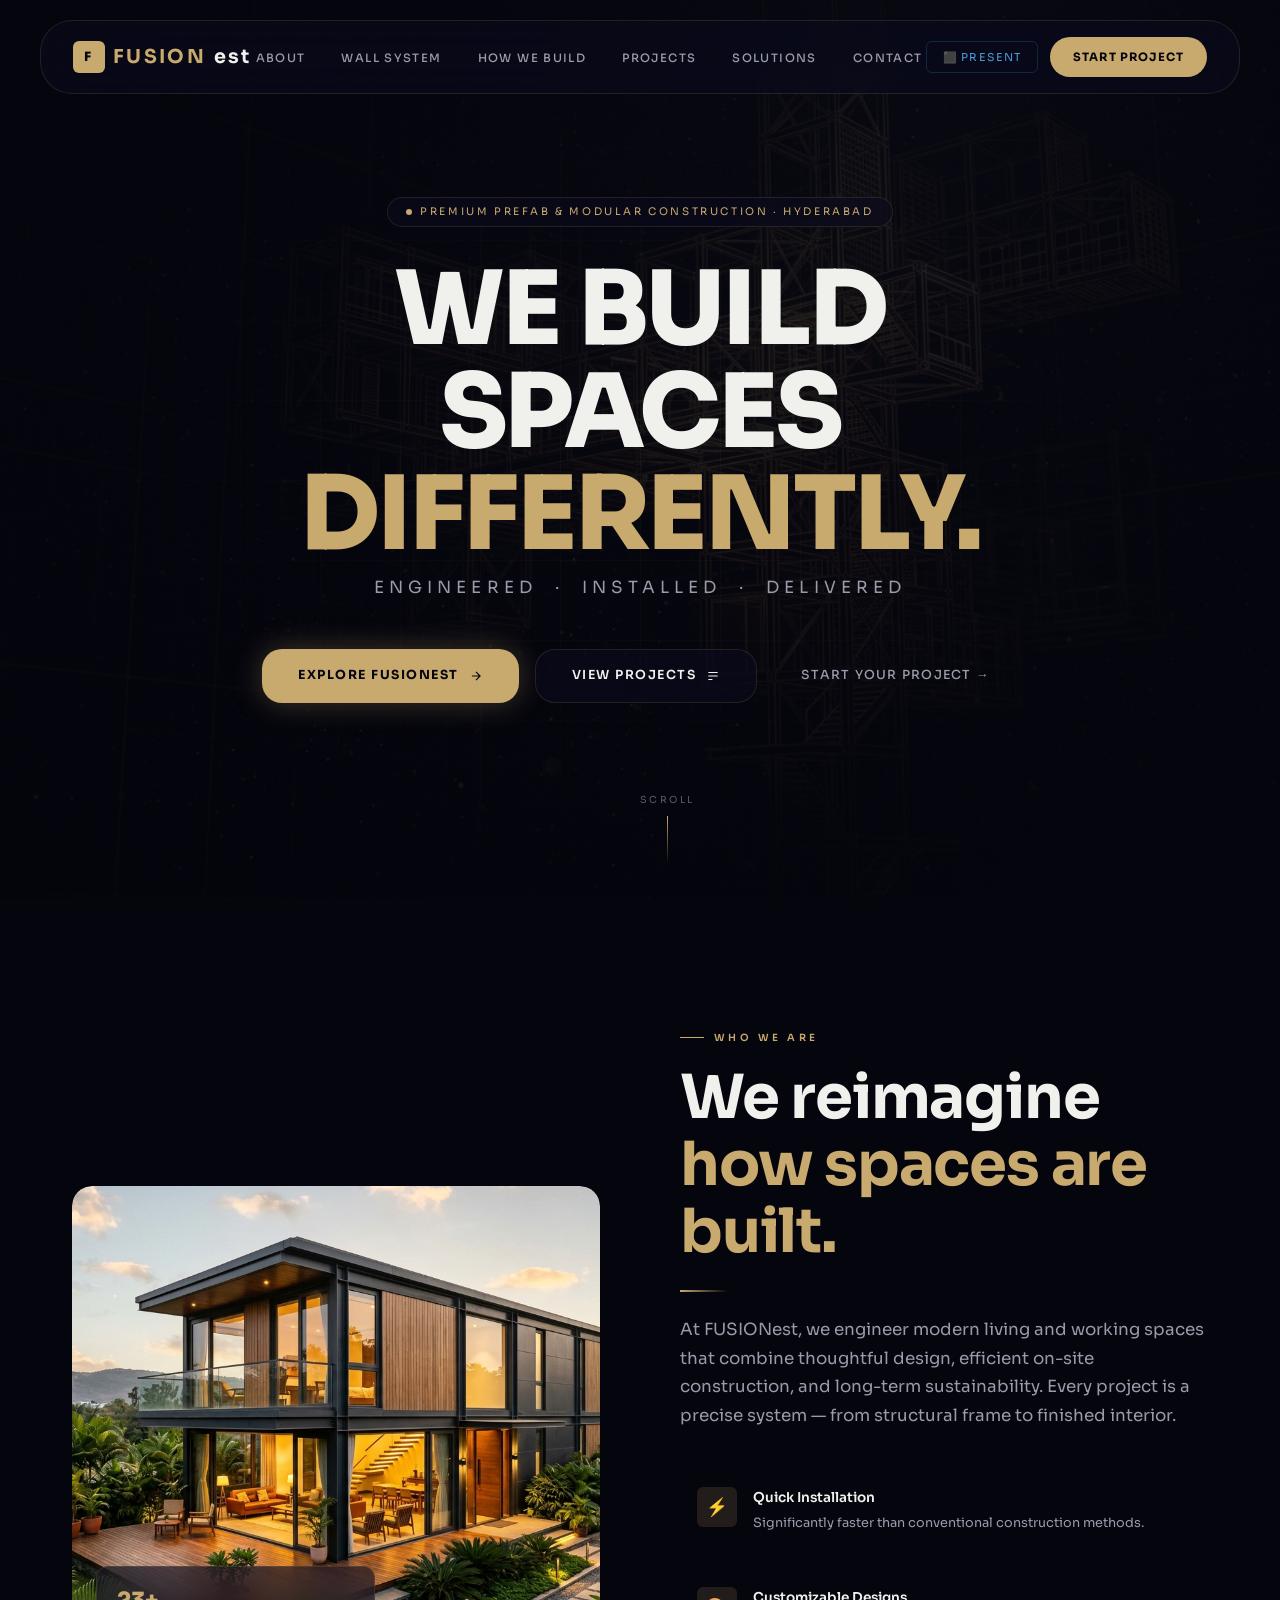
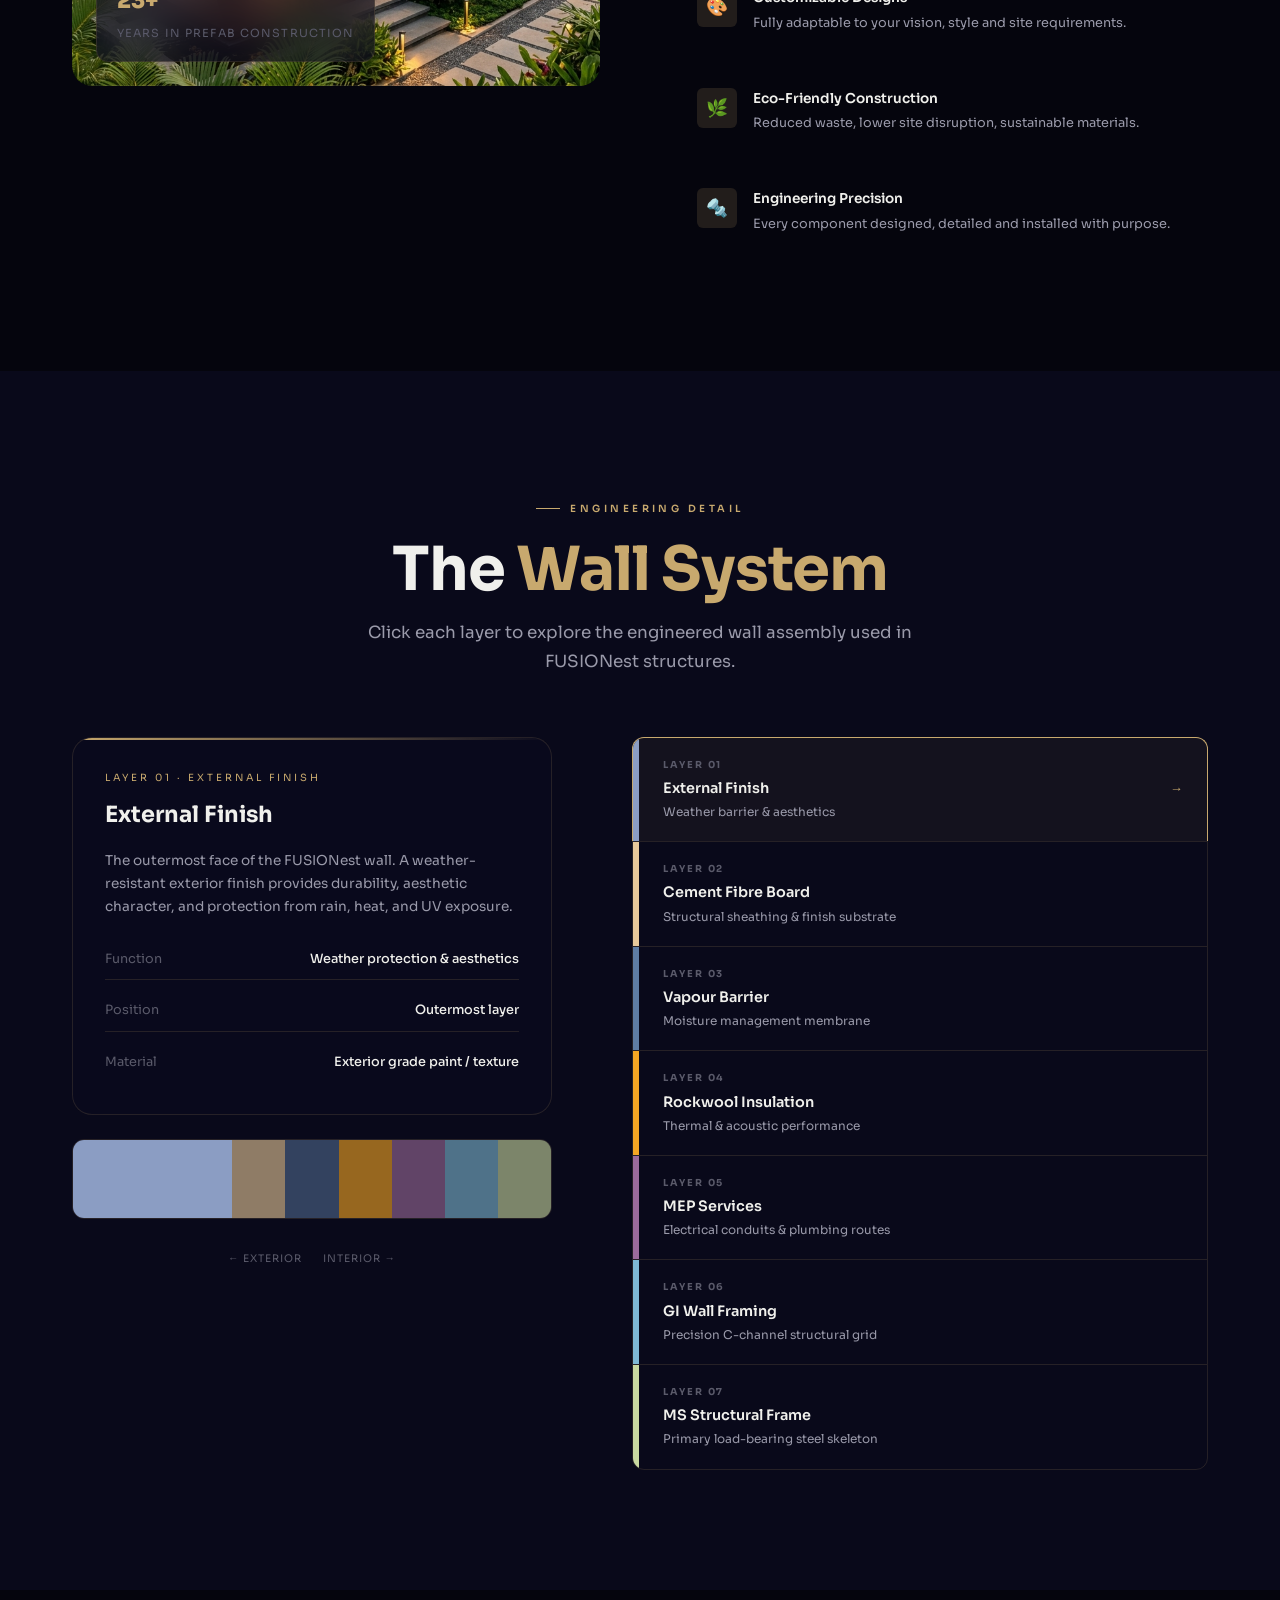
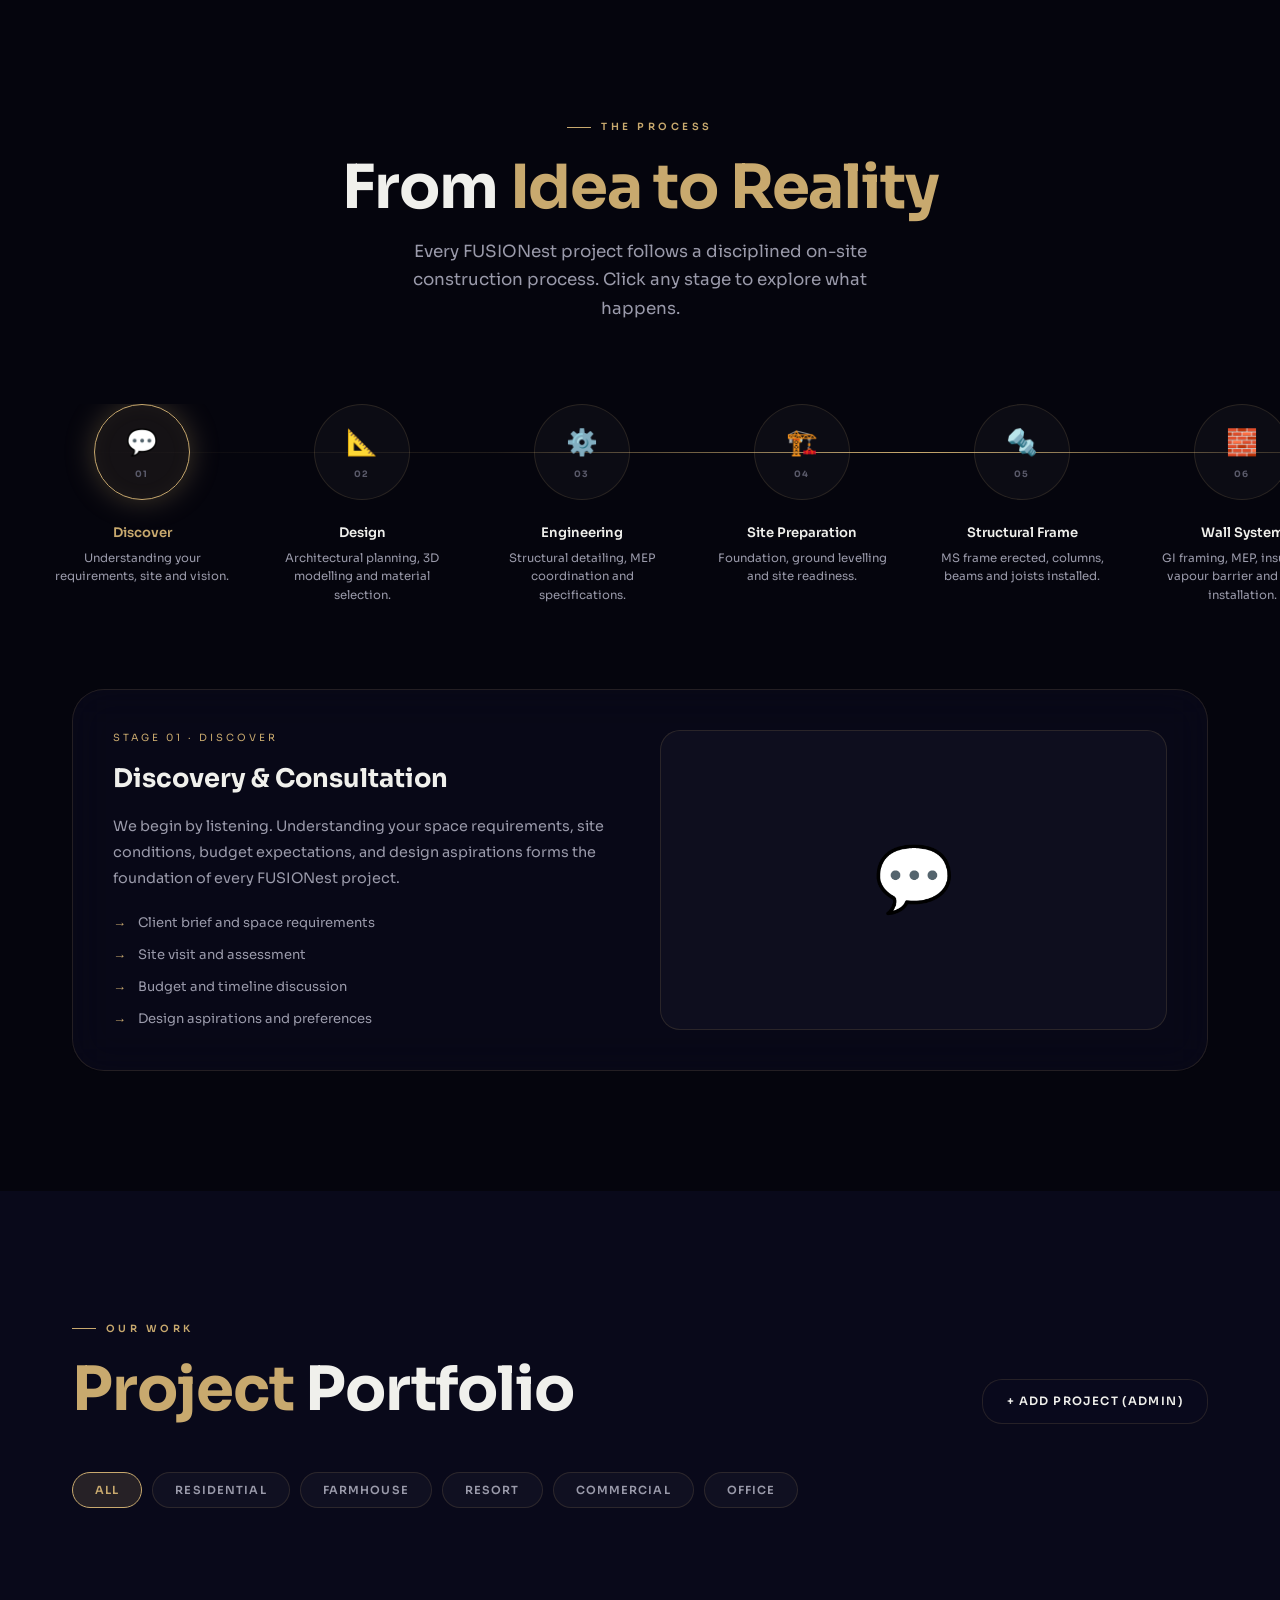
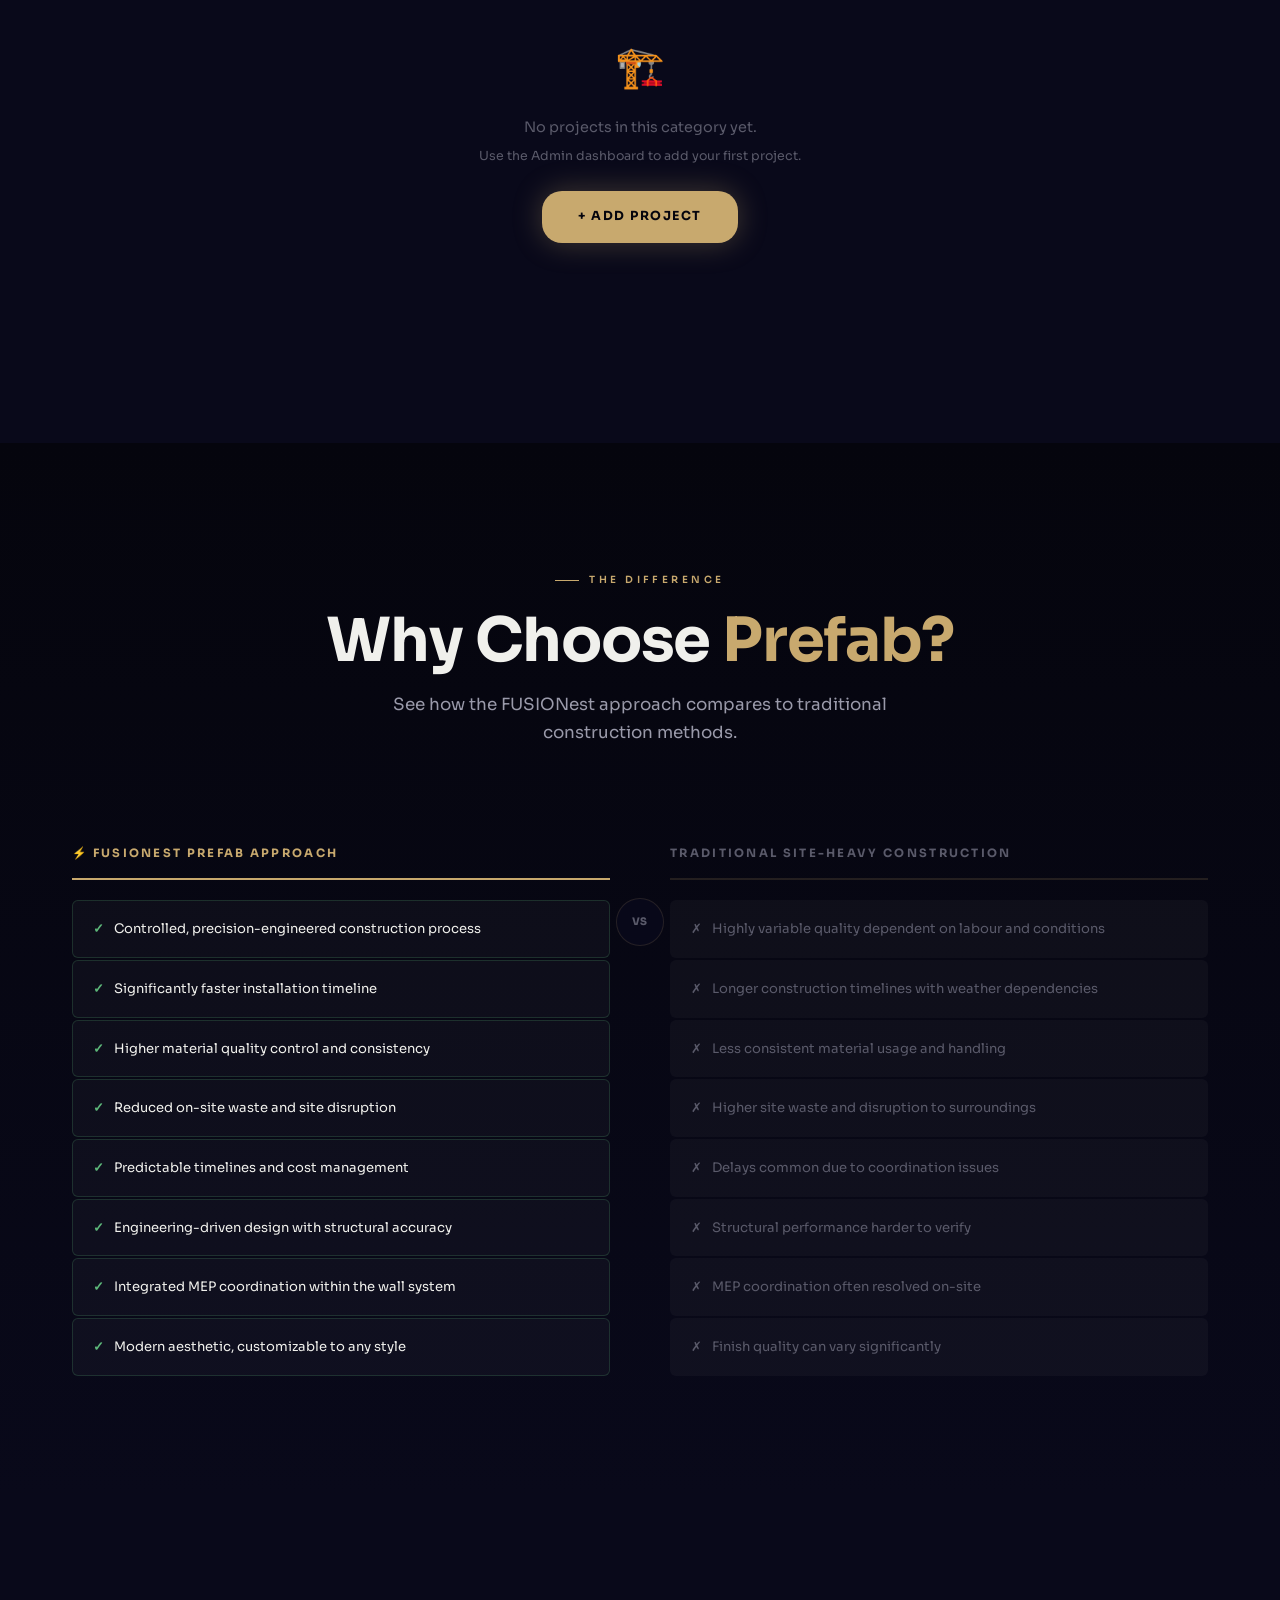
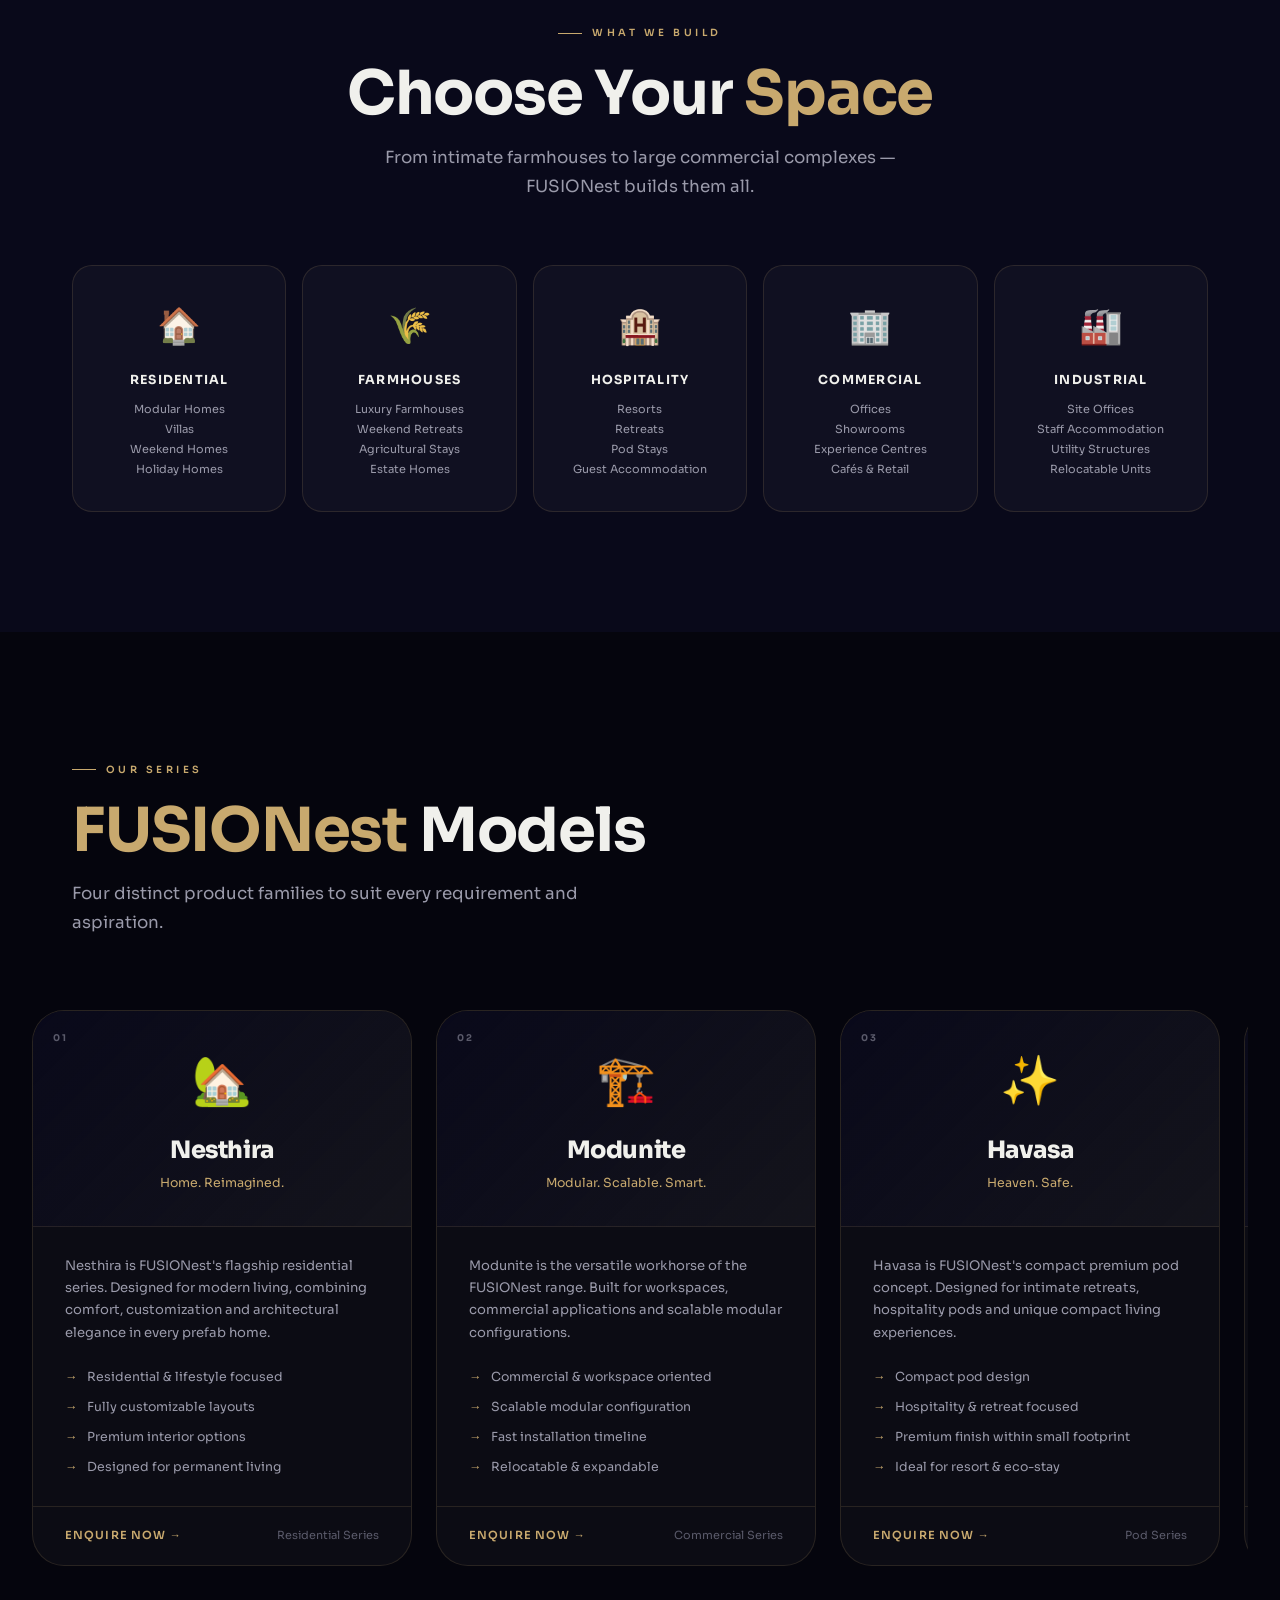
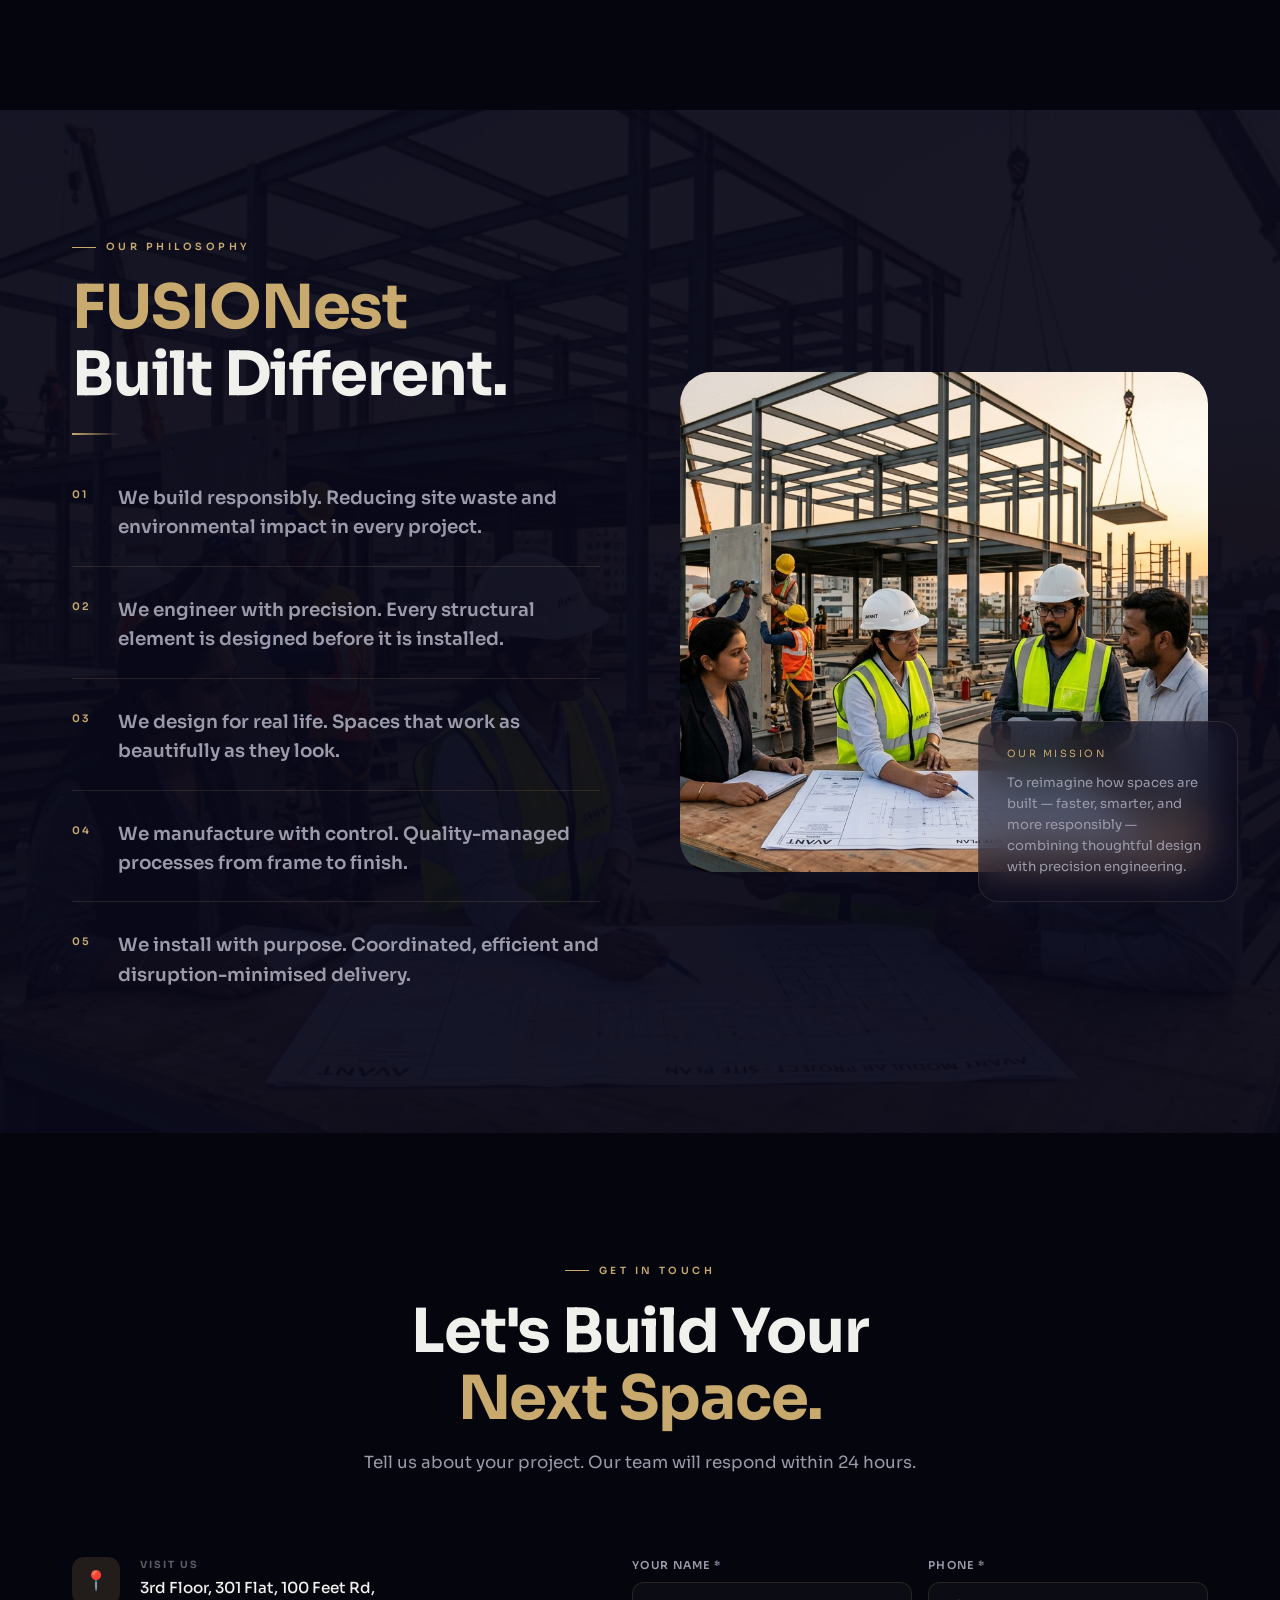
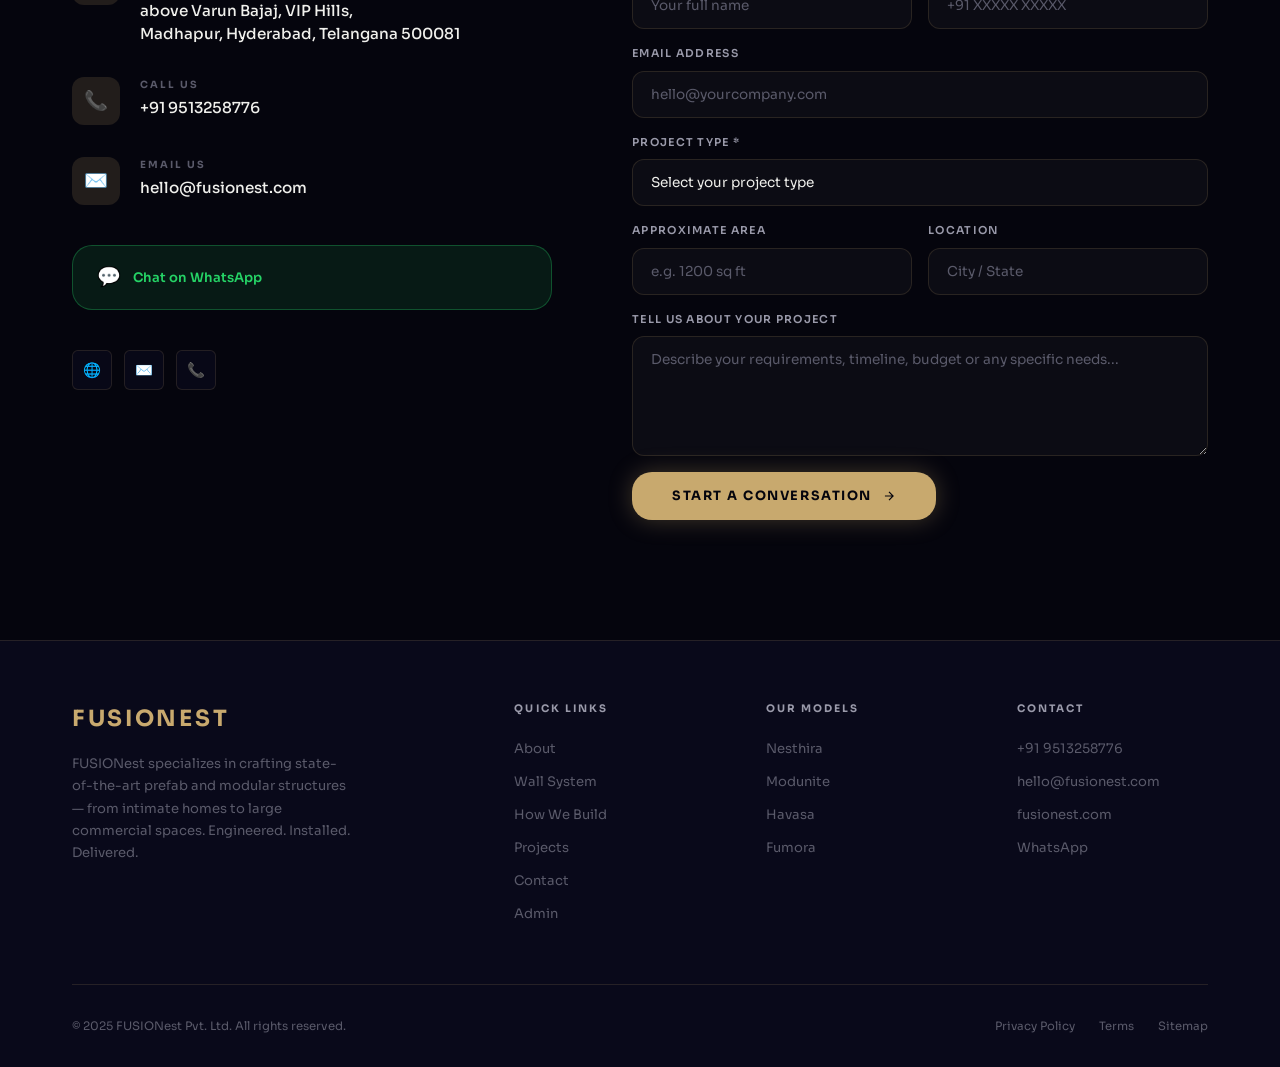
==== index.html @ 90ea9e1a "Initial commit: FUSIONest premium interactive website" ====
<!DOCTYPE html>
<html lang="en">
<head>
  <meta charset="UTF-8" />
  <meta name="viewport" content="width=device-width, initial-scale=1.0" />
  <title>FUSIONest — Prefab Construction | We Build Spaces Differently</title>
  <meta name="description" content="FUSIONest is Hyderabad's premium prefab and modular construction company. Engineered. Installed. Delivered. Homes, farmhouses, resorts, offices and commercial spaces." />
  <meta name="keywords" content="prefab homes Hyderabad, modular construction, prefabricated homes, FUSIONest, site construction, farmhouse, resort construction" />
  <meta property="og:title" content="FUSIONest — We Build Spaces Differently" />
  <meta property="og:description" content="Premium prefab & modular construction. Engineered precision. On-site installation. Delivered on time." />
  <meta property="og:type" content="website" />
  <meta property="og:url" content="https://fusionest.com" />
  <link rel="stylesheet" href="css/style.css" />
  <!-- Sora Font -->
  <link rel="preconnect" href="https://fonts.googleapis.com" />
  <link rel="preconnect" href="https://fonts.gstatic.com" crossorigin />
  <!-- Three.js CDN -->
  <script src="https://cdnjs.cloudflare.com/ajax/libs/three.js/r134/three.min.js" defer></script>
  <!-- GSAP CDN -->
  <script src="https://cdnjs.cloudflare.com/ajax/libs/gsap/3.12.2/gsap.min.js" defer></script>
  <script src="https://cdnjs.cloudflare.com/ajax/libs/gsap/3.12.2/ScrollTrigger.min.js" defer></script>
</head>
<body>

<!-- ═══════════════════════════════════════════════════════════
     LOADING SCREEN
═══════════════════════════════════════════════════════════ -->
<div id="loader" aria-label="Loading FUSIONest experience">
  <div class="loader-grid"></div>
  <div class="loader-logo">FUSIONEST</div>
  <div class="loader-sub">Engineered · Installed · Delivered</div>
  <div class="loader-bar-track">
    <div class="loader-bar" id="loader-bar"></div>
  </div>
  <div class="loader-pct" id="loader-pct">0%</div>
</div>

<!-- ═══════════════════════════════════════════════════════════
     NAVIGATION
═══════════════════════════════════════════════════════════ -->
<nav id="nav" role="navigation" aria-label="Main navigation">
  <a href="#hero" class="nav-logo" aria-label="FUSIONest Home">
    <div class="nav-logo-mark">F</div>
    FUSION<span>est</span>
  </a>
  <ul class="nav-links" role="list">
    <li><a href="#about-intro" aria-label="About">About</a></li>
    <li><a href="#wall-system" aria-label="Wall System">Wall System</a></li>
    <li><a href="#stages" aria-label="Stages">How We Build</a></li>
    <li><a href="#projects" aria-label="Projects">Projects</a></li>
    <li><a href="#solutions" aria-label="Solutions">Solutions</a></li>
    <li><a href="#contact" aria-label="Contact">Contact</a></li>
  </ul>
  <div style="display:flex;gap:12px;align-items:center;">
    <button class="nav-presentation-btn" id="enter-presentation" aria-label="Enter Client Presentation Mode">⬛ Present</button>
    <a href="#contact" class="nav-cta" aria-label="Start your project">Start Project</a>
  </div>
  <button class="nav-hamburger" id="hamburger" aria-label="Toggle mobile menu" aria-expanded="false">
    <span></span><span></span><span></span>
  </button>
</nav>

<!-- Mobile Nav -->
<div class="mobile-nav" id="mobile-nav" role="dialog" aria-modal="true" aria-label="Mobile navigation">
  <button class="mobile-nav-close" id="mobile-nav-close" aria-label="Close menu">✕</button>
  <a href="#about-intro" class="mobile-link">About</a>
  <a href="#wall-system" class="mobile-link">Wall System</a>
  <a href="#stages" class="mobile-link">How We Build</a>
  <a href="#projects" class="mobile-link">Projects</a>
  <a href="#solutions" class="mobile-link">Solutions</a>
  <a href="#contact" class="mobile-link">Contact</a>
  <a href="#contact" class="btn-primary" style="margin-top:16px;">Start Project</a>
</div>

<!-- ═══════════════════════════════════════════════════════════
     HERO SECTION
═══════════════════════════════════════════════════════════ -->
<section id="hero" aria-label="Hero">
  <div class="hero-bg-img" role="img" aria-label="Cinematic architectural background"></div>
  <div class="hero-overlay"></div>
  <div class="hero-grid"></div>
  <canvas id="hero-canvas" aria-hidden="true"></canvas>

  <div class="hero-content">
    <div class="hero-badge">
      <span class="hero-badge-dot"></span>
      Premium Prefab &amp; Modular Construction · Hyderabad
    </div>
    <h1 class="hero-title">
      WE BUILD SPACES<br>
      <span class="line2">DIFFERENTLY.</span>
    </h1>
    <p class="hero-sub">Engineered &nbsp;·&nbsp; Installed &nbsp;·&nbsp; Delivered</p>
    <div class="hero-ctas">
      <a href="#about-intro" class="btn-primary" id="hero-explore">
        Explore FUSIONest
        <svg width="14" height="14" fill="none" stroke="currentColor" stroke-width="2" viewBox="0 0 24 24" aria-hidden="true"><path d="M5 12h14M12 5l7 7-7 7"/></svg>
      </a>
      <a href="#projects" class="btn-secondary" id="hero-projects">
        View Projects
        <svg width="14" height="14" fill="none" stroke="currentColor" stroke-width="2" viewBox="0 0 24 24" aria-hidden="true"><path d="M4 6h16M4 12h16M4 18h7"/></svg>
      </a>
      <a href="#contact" class="btn-ghost" id="hero-start">
        Start Your Project →
      </a>
    </div>
  </div>

  <div class="hero-scroll" aria-hidden="true">
    <span>Scroll</span>
    <div class="scroll-line"></div>
  </div>
</section>



<!-- ═══════════════════════════════════════════════════════════
     ABOUT INTRO
═══════════════════════════════════════════════════════════ -->
<section id="about-intro" aria-labelledby="about-intro-title">
  <div class="container">
    <div class="about-intro-grid">
      <div class="about-intro-visual reveal-left">
        <img src="assets/images/building_exterior.jpg"
             alt="Modern FUSIONest prefab building exterior with structural steel frame"
             class="about-intro-img" loading="lazy" />
        <div class="about-intro-badge">
          <strong>23+</strong>
          <span>Years in Prefab Construction</span>
        </div>
      </div>
      <div class="reveal-right">
        <div class="section-label">Who We Are</div>
        <h2 class="section-title" id="about-intro-title">
          We reimagine<br/><em>how spaces are built.</em>
        </h2>
        <div class="divider"></div>
        <p class="section-sub">
          At FUSIONest, we engineer modern living and working spaces that combine
          thoughtful design, efficient on-site construction, and long-term sustainability.
          Every project is a precise system — from structural frame to finished interior.
        </p>
        <div class="about-values mt-40">
          <div class="value-item">
            <div class="value-icon" aria-hidden="true">⚡</div>
            <div class="value-text">
              <strong>Quick Installation</strong>
              <p>Significantly faster than conventional construction methods.</p>
            </div>
          </div>
          <div class="value-item">
            <div class="value-icon" aria-hidden="true">🎨</div>
            <div class="value-text">
              <strong>Customizable Designs</strong>
              <p>Fully adaptable to your vision, style and site requirements.</p>
            </div>
          </div>
          <div class="value-item">
            <div class="value-icon" aria-hidden="true">🌿</div>
            <div class="value-text">
              <strong>Eco-Friendly Construction</strong>
              <p>Reduced waste, lower site disruption, sustainable materials.</p>
            </div>
          </div>
          <div class="value-item">
            <div class="value-icon" aria-hidden="true">🔩</div>
            <div class="value-text">
              <strong>Engineering Precision</strong>
              <p>Every component designed, detailed and installed with purpose.</p>
            </div>
          </div>
        </div>
      </div>
    </div>
  </div>
</section>

<!-- ═══════════════════════════════════════════════════════════
     WALL SYSTEM — INTERACTIVE CUTAWAY
═══════════════════════════════════════════════════════════ -->
<section id="wall-system" aria-labelledby="wall-title">
  <div class="container">
    <div class="text-center reveal" style="margin-bottom:60px;">
      <div class="section-label">Engineering Detail</div>
      <h2 class="section-title" id="wall-title">The <em>Wall System</em></h2>
      <p class="section-sub" style="margin: 16px auto 0;">
        Click each layer to explore the engineered wall assembly used in FUSIONest structures.
      </p>
    </div>

    <div class="wall-system-grid">
      <!-- Info panel (sticky) -->
      <div class="wall-section-info reveal-left">
        <div class="wall-info-panel" id="wall-info-panel">
          <div class="wall-info-layer-num" id="wip-num">LAYER 01 · EXTERNAL FINISH</div>
          <div class="wall-info-name" id="wip-name">External Finish</div>
          <div class="wall-info-desc" id="wip-desc">
            The outermost face of the FUSIONest wall system. Weather-resistant exterior finish provides
            durability, aesthetic quality, and protection against the elements.
          </div>
          <div class="wall-info-specs" id="wip-specs">
            <div class="wall-spec-row">
              <span class="wall-spec-label">Function</span>
              <span class="wall-spec-value">Weather Protection</span>
            </div>
            <div class="wall-spec-row">
              <span class="wall-spec-label">Location</span>
              <span class="wall-spec-value">Outermost Layer</span>
            </div>
            <div class="wall-spec-row">
              <span class="wall-spec-label">Materials</span>
              <span class="wall-spec-value">Exterior Grade Paint / Texture</span>
            </div>
          </div>
        </div>

        <!-- Visual bar representation -->
        <div class="wall-visual-bar" id="wall-visual-bar" style="margin-top:24px;" aria-hidden="true">
          <div class="wall-visual-segment active" data-seg="1" style="background:#8B9DC3;" title="External Finish"></div>
          <div class="wall-visual-segment" data-seg="2" style="background:#E8C99A;" title="Cement Fibre Board"></div>
          <div class="wall-visual-segment" data-seg="3" style="background:rgba(150,200,255,0.5);" title="Vapour Barrier"></div>
          <div class="wall-visual-segment" data-seg="4" style="background:#F5A623;" title="Rockwool Insulation"></div>
          <div class="wall-visual-segment" data-seg="5" style="background:#9B6B9B;" title="MEP Services"></div>
          <div class="wall-visual-segment" data-seg="6" style="background:#7EB8D4;" title="GI Wall Framing"></div>
          <div class="wall-visual-segment" data-seg="7" style="background:#C8D8A0;" title="MS Structural Frame"></div>
        </div>
        <p style="font-size:0.65rem;color:var(--text-muted);margin-top:10px;text-align:center;letter-spacing:0.1em;">← EXTERIOR &nbsp;&nbsp;&nbsp;&nbsp;&nbsp; INTERIOR →</p>
      </div>

      <!-- Layers list -->
      <div class="reveal-right">
        <div class="wall-layers-wrapper" id="wall-layers" role="list" aria-label="Wall system layers">

          <div class="wall-layer active" data-layer="1" role="listitem" tabindex="0"
               aria-label="Layer 1: External Finish - click for details">
            <div class="wall-layer-swatch"></div>
            <div class="wall-layer-body">
              <div>
                <div class="wall-layer-number">Layer 01</div>
                <div class="wall-layer-name">External Finish</div>
                <div class="wall-layer-role">Weather barrier &amp; aesthetics</div>
              </div>
              <span class="wall-layer-arrow">→</span>
            </div>
          </div>

          <div class="wall-layer" data-layer="2" role="listitem" tabindex="0"
               aria-label="Layer 2: Cement Fibre Board">
            <div class="wall-layer-swatch"></div>
            <div class="wall-layer-body">
              <div>
                <div class="wall-layer-number">Layer 02</div>
                <div class="wall-layer-name">Cement Fibre Board</div>
                <div class="wall-layer-role">Structural sheathing &amp; finish substrate</div>
              </div>
              <span class="wall-layer-arrow">→</span>
            </div>
          </div>

          <div class="wall-layer" data-layer="3" role="listitem" tabindex="0"
               aria-label="Layer 3: Vapour Barrier">
            <div class="wall-layer-swatch"></div>
            <div class="wall-layer-body">
              <div>
                <div class="wall-layer-number">Layer 03</div>
                <div class="wall-layer-name">Vapour Barrier</div>
                <div class="wall-layer-role">Moisture management membrane</div>
              </div>
              <span class="wall-layer-arrow">→</span>
            </div>
          </div>

          <div class="wall-layer" data-layer="4" role="listitem" tabindex="0"
               aria-label="Layer 4: Rockwool Insulation">
            <div class="wall-layer-swatch"></div>
            <div class="wall-layer-body">
              <div>
                <div class="wall-layer-number">Layer 04</div>
                <div class="wall-layer-name">Rockwool Insulation</div>
                <div class="wall-layer-role">Thermal &amp; acoustic performance</div>
              </div>
              <span class="wall-layer-arrow">→</span>
            </div>
          </div>

          <div class="wall-layer" data-layer="5" role="listitem" tabindex="0"
               aria-label="Layer 5: MEP Services">
            <div class="wall-layer-swatch"></div>
            <div class="wall-layer-body">
              <div>
                <div class="wall-layer-number">Layer 05</div>
                <div class="wall-layer-name">MEP Services</div>
                <div class="wall-layer-role">Electrical conduits &amp; plumbing routes</div>
              </div>
              <span class="wall-layer-arrow">→</span>
            </div>
          </div>

          <div class="wall-layer" data-layer="6" role="listitem" tabindex="0"
               aria-label="Layer 6: GI Wall Framing">
            <div class="wall-layer-swatch"></div>
            <div class="wall-layer-body">
              <div>
                <div class="wall-layer-number">Layer 06</div>
                <div class="wall-layer-name">GI Wall Framing</div>
                <div class="wall-layer-role">Precision C-channel structural grid</div>
              </div>
              <span class="wall-layer-arrow">→</span>
            </div>
          </div>

          <div class="wall-layer" data-layer="7" role="listitem" tabindex="0"
               aria-label="Layer 7: MS Structural Frame">
            <div class="wall-layer-swatch"></div>
            <div class="wall-layer-body">
              <div>
                <div class="wall-layer-number">Layer 07</div>
                <div class="wall-layer-name">MS Structural Frame</div>
                <div class="wall-layer-role">Primary load-bearing steel skeleton</div>
              </div>
              <span class="wall-layer-arrow">→</span>
            </div>
          </div>

        </div>
      </div>
    </div>
  </div>
</section>

<!-- ═══════════════════════════════════════════════════════════
     CONSTRUCTION STAGES
═══════════════════════════════════════════════════════════ -->
<section id="stages" aria-labelledby="stages-title">
  <div class="container">
    <div class="stages-header reveal">
      <div class="section-label">The Process</div>
      <h2 class="section-title" id="stages-title">From <em>Idea to Reality</em></h2>
      <p class="section-sub" style="margin: 16px auto 0; max-width: 500px;">
        Every FUSIONest project follows a disciplined on-site construction process.
        Click any stage to explore what happens.
      </p>
    </div>
  </div>

  <div class="stages-track-wrap" id="stages-wrap">
    <div class="stages-track" id="stages-track" role="list">

      <div class="stage-card" data-stage="1" role="listitem" tabindex="0" aria-label="Stage 1: Discover">
        <div class="stage-node">
          <span class="stage-icon" aria-hidden="true">💬</span>
          <span class="stage-num">01</span>
        </div>
        <div class="stage-name">Discover</div>
        <div class="stage-desc">Understanding your requirements, site and vision.</div>
      </div>

      <div class="stage-card" data-stage="2" role="listitem" tabindex="0" aria-label="Stage 2: Design">
        <div class="stage-node">
          <span class="stage-icon" aria-hidden="true">📐</span>
          <span class="stage-num">02</span>
        </div>
        <div class="stage-name">Design</div>
        <div class="stage-desc">Architectural planning, 3D modelling and material selection.</div>
      </div>

      <div class="stage-card" data-stage="3" role="listitem" tabindex="0" aria-label="Stage 3: Engineering">
        <div class="stage-node">
          <span class="stage-icon" aria-hidden="true">⚙️</span>
          <span class="stage-num">03</span>
        </div>
        <div class="stage-name">Engineering</div>
        <div class="stage-desc">Structural detailing, MEP coordination and specifications.</div>
      </div>

      <div class="stage-card" data-stage="4" role="listitem" tabindex="0" aria-label="Stage 4: Site Preparation">
        <div class="stage-node">
          <span class="stage-icon" aria-hidden="true">🏗️</span>
          <span class="stage-num">04</span>
        </div>
        <div class="stage-name">Site Preparation</div>
        <div class="stage-desc">Foundation, ground levelling and site readiness.</div>
      </div>

      <div class="stage-card" data-stage="5" role="listitem" tabindex="0" aria-label="Stage 5: Structural Frame">
        <div class="stage-node">
          <span class="stage-icon" aria-hidden="true">🔩</span>
          <span class="stage-num">05</span>
        </div>
        <div class="stage-name">Structural Frame</div>
        <div class="stage-desc">MS frame erected, columns, beams and joists installed.</div>
      </div>

      <div class="stage-card" data-stage="6" role="listitem" tabindex="0" aria-label="Stage 6: Wall System">
        <div class="stage-node">
          <span class="stage-icon" aria-hidden="true">🧱</span>
          <span class="stage-num">06</span>
        </div>
        <div class="stage-name">Wall System</div>
        <div class="stage-desc">GI framing, MEP, insulation, vapour barrier and board installation.</div>
      </div>

      <div class="stage-card" data-stage="7" role="listitem" tabindex="0" aria-label="Stage 7: Finishing">
        <div class="stage-node">
          <span class="stage-icon" aria-hidden="true">🎨</span>
          <span class="stage-num">07</span>
        </div>
        <div class="stage-name">Finishing</div>
        <div class="stage-desc">Interior and exterior finishes, flooring, fixtures and painting.</div>
      </div>

      <div class="stage-card" data-stage="8" role="listitem" tabindex="0" aria-label="Stage 8: Handover">
        <div class="stage-node">
          <span class="stage-icon" aria-hidden="true">🏡</span>
          <span class="stage-num">08</span>
        </div>
        <div class="stage-name">Handover</div>
        <div class="stage-desc">Final inspection, quality check and project delivery.</div>
      </div>

    </div>
  </div>

  <!-- Stage detail panel (dynamic) -->
  <div class="container">
    <div class="stage-detail" id="stage-detail">
      <div class="stage-detail-info">
        <div class="stage-detail-label" id="sd-label">STAGE 01 · DISCOVER</div>
        <div class="stage-detail-title" id="sd-title">Discovery &amp; Consultation</div>
        <div class="stage-detail-desc" id="sd-desc">Loading...</div>
        <div class="stage-detail-points" id="sd-points"></div>
      </div>
      <div class="stage-detail-visual" id="sd-visual" aria-hidden="true">
        <span id="sd-icon">💬</span>
      </div>
    </div>
  </div>
</section>

<!-- ═══════════════════════════════════════════════════════════
     PROJECTS GALLERY
═══════════════════════════════════════════════════════════ -->
<section id="projects" aria-labelledby="projects-title">
  <div class="container">
    <div class="projects-header reveal">
      <div>
        <div class="section-label">Our Work</div>
        <h2 class="section-title" id="projects-title"><em>Project</em> Portfolio</h2>
      </div>
      <a href="admin.html" class="btn-secondary" style="font-size:0.72rem;padding:12px 24px;" aria-label="Admin dashboard to add projects">
        + Add Project (Admin)
      </a>
    </div>

    <div class="projects-filters stagger" id="filters" role="group" aria-label="Project category filters">
      <button class="filter-btn active" data-filter="all" aria-pressed="true">All</button>
      <button class="filter-btn" data-filter="Residential" aria-pressed="false">Residential</button>
      <button class="filter-btn" data-filter="Farmhouse" aria-pressed="false">Farmhouse</button>
      <button class="filter-btn" data-filter="Resort" aria-pressed="false">Resort</button>
      <button class="filter-btn" data-filter="Commercial" aria-pressed="false">Commercial</button>
      <button class="filter-btn" data-filter="Office" aria-pressed="false">Office</button>
      <button class="filter-btn" data-filter="Site Office" aria-pressed="false">Site Office</button>
    </div>

    <div class="projects-grid" id="projects-grid" role="list" aria-label="Project cards">
      <!-- Populated by JS from localStorage -->
      <div class="projects-empty" id="projects-empty" style="display:none;">
        <div style="font-size:2.5rem;margin-bottom:16px;">🏗️</div>
        <p>No projects in this category yet.</p>
        <p style="color:var(--text-muted);margin-top:8px;font-size:0.78rem;">Use the Admin dashboard to add your first project.</p>
        <a href="admin.html" class="btn-primary" style="margin-top:24px;display:inline-flex;">+ Add Project</a>
      </div>
    </div>
  </div>
</section>

<!-- Project Detail Modal -->
<div class="project-modal-overlay" id="project-modal" role="dialog" aria-modal="true" aria-labelledby="modal-title">
  <button class="project-modal-close" id="modal-close" aria-label="Close project detail">✕</button>
  <div class="project-modal">
    <div class="project-modal-hero">
      <img src="" alt="" id="modal-hero-img" />
      <div class="project-modal-hero-overlay"></div>
      <div class="project-modal-hero-content">
        <div class="section-label" id="modal-category"></div>
        <h2 style="font-size:2rem;font-weight:800;" id="modal-title"></h2>
        <p style="color:var(--text-secondary);margin-top:8px;" id="modal-location"></p>
      </div>
    </div>
    <div class="project-modal-body">
      <div class="project-modal-meta-grid" id="modal-meta"></div>
      <div class="section-label" style="margin-bottom:12px;">Project Story</div>
      <p id="modal-desc" style="font-size:0.9rem;color:var(--text-secondary);line-height:1.8;"></p>
      <div class="project-modal-gallery" id="modal-gallery" style="margin-top:32px;"></div>
    </div>
  </div>
</div>

<!-- ═══════════════════════════════════════════════════════════
     WHY PREFAB
═══════════════════════════════════════════════════════════ -->
<section id="why-prefab" aria-labelledby="why-title">
  <div class="container">
    <div class="why-prefab-header reveal">
      <div class="section-label">The Difference</div>
      <h2 class="section-title" id="why-title">Why Choose <em>Prefab?</em></h2>
      <p class="section-sub" style="margin: 16px auto 0;">
        See how the FUSIONest approach compares to traditional construction methods.
      </p>
    </div>

    <div class="comparison-grid">
      <!-- FUSIONest -->
      <div class="reveal-left">
        <div class="comparison-col-title fusionest">⚡ FUSIONest Prefab Approach</div>
        <div class="comparison-rows">
          <div class="comparison-row positive">Controlled, precision-engineered construction process</div>
          <div class="comparison-row positive">Significantly faster installation timeline</div>
          <div class="comparison-row positive">Higher material quality control and consistency</div>
          <div class="comparison-row positive">Reduced on-site waste and site disruption</div>
          <div class="comparison-row positive">Predictable timelines and cost management</div>
          <div class="comparison-row positive">Engineering-driven design with structural accuracy</div>
          <div class="comparison-row positive">Integrated MEP coordination within the wall system</div>
          <div class="comparison-row positive">Modern aesthetic, customizable to any style</div>
        </div>
      </div>

      <div class="comparison-vs"><div class="vs-badge">VS</div></div>

      <!-- Traditional -->
      <div class="reveal-right">
        <div class="comparison-col-title traditional">Traditional Site-Heavy Construction</div>
        <div class="comparison-rows">
          <div class="comparison-row negative">Highly variable quality dependent on labour and conditions</div>
          <div class="comparison-row negative">Longer construction timelines with weather dependencies</div>
          <div class="comparison-row negative">Less consistent material usage and handling</div>
          <div class="comparison-row negative">Higher site waste and disruption to surroundings</div>
          <div class="comparison-row negative">Delays common due to coordination issues</div>
          <div class="comparison-row negative">Structural performance harder to verify</div>
          <div class="comparison-row negative">MEP coordination often resolved on-site</div>
          <div class="comparison-row negative">Finish quality can vary significantly</div>
        </div>
      </div>
    </div>
  </div>
</section>

<!-- ═══════════════════════════════════════════════════════════
     SOLUTIONS
═══════════════════════════════════════════════════════════ -->
<section id="solutions" aria-labelledby="solutions-title">
  <div class="container">
    <div class="solutions-header reveal">
      <div class="section-label">What We Build</div>
      <h2 class="section-title" id="solutions-title">Choose Your <em>Space</em></h2>
      <p class="section-sub" style="margin: 16px auto 0;">
        From intimate farmhouses to large commercial complexes — FUSIONest builds them all.
      </p>
    </div>
    <div class="solutions-grid stagger" id="solutions-grid">
      <div class="solution-card" tabindex="0" aria-label="Residential solutions">
        <span class="solution-icon" aria-hidden="true">🏠</span>
        <div class="solution-name">Residential</div>
        <div class="solution-items">Modular Homes<br/>Villas<br/>Weekend Homes<br/>Holiday Homes</div>
      </div>
      <div class="solution-card" tabindex="0" aria-label="Farmhouse solutions">
        <span class="solution-icon" aria-hidden="true">🌾</span>
        <div class="solution-name">Farmhouses</div>
        <div class="solution-items">Luxury Farmhouses<br/>Weekend Retreats<br/>Agricultural Stays<br/>Estate Homes</div>
      </div>
      <div class="solution-card" tabindex="0" aria-label="Hospitality solutions">
        <span class="solution-icon" aria-hidden="true">🏨</span>
        <div class="solution-name">Hospitality</div>
        <div class="solution-items">Resorts<br/>Retreats<br/>Pod Stays<br/>Guest Accommodation</div>
      </div>
      <div class="solution-card" tabindex="0" aria-label="Commercial solutions">
        <span class="solution-icon" aria-hidden="true">🏢</span>
        <div class="solution-name">Commercial</div>
        <div class="solution-items">Offices<br/>Showrooms<br/>Experience Centres<br/>Cafés &amp; Retail</div>
      </div>
      <div class="solution-card" tabindex="0" aria-label="Industrial and site solutions">
        <span class="solution-icon" aria-hidden="true">🏭</span>
        <div class="solution-name">Industrial</div>
        <div class="solution-items">Site Offices<br/>Staff Accommodation<br/>Utility Structures<br/>Relocatable Units</div>
      </div>
    </div>
  </div>
</section>

<!-- ═══════════════════════════════════════════════════════════
     MODELS
═══════════════════════════════════════════════════════════ -->
<section id="models" aria-labelledby="models-title">
  <div class="container">
    <div class="models-header reveal">
      <div class="section-label">Our Series</div>
      <h2 class="section-title" id="models-title"><em>FUSIONest</em> Models</h2>
      <p class="section-sub">Four distinct product families to suit every requirement and aspiration.</p>
    </div>
  </div>
  <div class="container-wide">
    <div class="models-track-wrap">
      <div class="models-track" id="models-track">

        <div class="model-card" tabindex="0" aria-label="Nesthira model">
          <div class="model-card-header">
            <span class="model-num">01</span>
            <span class="model-icon" aria-hidden="true">🏡</span>
            <div class="model-name">Nesthira</div>
            <div class="model-tagline">Home. Reimagined.</div>
          </div>
          <div class="model-card-body">
            <div class="model-desc">
              Nesthira is FUSIONest's flagship residential series. Designed for modern living,
              combining comfort, customization and architectural elegance in every prefab home.
            </div>
            <div class="model-features">
              <div class="model-feature">Residential &amp; lifestyle focused</div>
              <div class="model-feature">Fully customizable layouts</div>
              <div class="model-feature">Premium interior options</div>
              <div class="model-feature">Designed for permanent living</div>
            </div>
          </div>
          <div class="model-card-footer">
            <a href="#contact" class="model-cta" aria-label="Enquire about Nesthira">Enquire Now →</a>
            <span style="font-size:0.7rem;color:var(--text-muted);">Residential Series</span>
          </div>
        </div>

        <div class="model-card" tabindex="0" aria-label="Modunite model">
          <div class="model-card-header">
            <span class="model-num">02</span>
            <span class="model-icon" aria-hidden="true">🏗️</span>
            <div class="model-name">Modunite</div>
            <div class="model-tagline">Modular. Scalable. Smart.</div>
          </div>
          <div class="model-card-body">
            <div class="model-desc">
              Modunite is the versatile workhorse of the FUSIONest range. Built for
              workspaces, commercial applications and scalable modular configurations.
            </div>
            <div class="model-features">
              <div class="model-feature">Commercial &amp; workspace oriented</div>
              <div class="model-feature">Scalable modular configuration</div>
              <div class="model-feature">Fast installation timeline</div>
              <div class="model-feature">Relocatable &amp; expandable</div>
            </div>
          </div>
          <div class="model-card-footer">
            <a href="#contact" class="model-cta" aria-label="Enquire about Modunite">Enquire Now →</a>
            <span style="font-size:0.7rem;color:var(--text-muted);">Commercial Series</span>
          </div>
        </div>

        <div class="model-card" tabindex="0" aria-label="Havasa model">
          <div class="model-card-header">
            <span class="model-num">03</span>
            <span class="model-icon" aria-hidden="true">✨</span>
            <div class="model-name">Havasa</div>
            <div class="model-tagline">Heaven. Safe.</div>
          </div>
          <div class="model-card-body">
            <div class="model-desc">
              Havasa is FUSIONest's compact premium pod concept. Designed for intimate
              retreats, hospitality pods and unique compact living experiences.
            </div>
            <div class="model-features">
              <div class="model-feature">Compact pod design</div>
              <div class="model-feature">Hospitality &amp; retreat focused</div>
              <div class="model-feature">Premium finish within small footprint</div>
              <div class="model-feature">Ideal for resort &amp; eco-stay</div>
            </div>
          </div>
          <div class="model-card-footer">
            <a href="#contact" class="model-cta" aria-label="Enquire about Havasa">Enquire Now →</a>
            <span style="font-size:0.7rem;color:var(--text-muted);">Pod Series</span>
          </div>
        </div>

        <div class="model-card" tabindex="0" aria-label="Fumora model">
          <div class="model-card-header">
            <span class="model-num">04</span>
            <span class="model-icon" aria-hidden="true">🌟</span>
            <div class="model-name">Fumora</div>
            <div class="model-tagline">Fusion. Form. Future.</div>
          </div>
          <div class="model-card-body">
            <div class="model-desc">
              Fumora represents the premium architectural apex of the FUSIONest range.
              Where modular construction meets luxury design, for discerning clients.
            </div>
            <div class="model-features">
              <div class="model-feature">Luxury &amp; premium positioning</div>
              <div class="model-feature">High-end architectural detailing</div>
              <div class="model-feature">Premium interior specification</div>
              <div class="model-feature">Smart-home ready infrastructure</div>
            </div>
          </div>
          <div class="model-card-footer">
            <a href="#contact" class="model-cta" aria-label="Enquire about Fumora">Enquire Now →</a>
            <span style="font-size:0.7rem;color:var(--text-muted);">Premium Series</span>
          </div>
        </div>

      </div>
    </div>
  </div>
</section>

<!-- ═══════════════════════════════════════════════════════════
     ABOUT FUSIONEST
═══════════════════════════════════════════════════════════ -->
<section id="about" aria-labelledby="about-title">
  <div class="about-bg" role="img" aria-label="FUSIONest team at work"></div>
  <div class="container" style="position:relative;z-index:2;">
    <div class="about-grid">
      <div class="reveal-left">
        <div class="section-label">Our Philosophy</div>
        <h2 class="section-title" id="about-title"><em>FUSIONest</em><br/>Built Different.</h2>
        <div class="divider"></div>
        <div class="about-statements">
          <div class="about-statement"><em>01</em> We build responsibly. Reducing site waste and environmental impact in every project.</div>
          <div class="about-statement"><em>02</em> We engineer with precision. Every structural element is designed before it is installed.</div>
          <div class="about-statement"><em>03</em> We design for real life. Spaces that work as beautifully as they look.</div>
          <div class="about-statement"><em>04</em> We manufacture with control. Quality-managed processes from frame to finish.</div>
          <div class="about-statement"><em>05</em> We install with purpose. Coordinated, efficient and disruption-minimised delivery.</div>
        </div>
      </div>
      <div class="about-visual reveal-right">
        <div class="about-img-container">
          <img src="assets/images/about_bg.jpg"
               alt="FUSIONest engineering team and construction site"
               loading="lazy" />
        </div>
        <div class="about-mission-card">
          <div class="about-mission-title">Our Mission</div>
          <div class="about-mission-text">
            To reimagine how spaces are built — faster, smarter, and more responsibly —
            combining thoughtful design with precision engineering.
          </div>
        </div>
      </div>
    </div>
  </div>
</section>

<!-- ═══════════════════════════════════════════════════════════
     CONTACT
═══════════════════════════════════════════════════════════ -->
<section id="contact" aria-labelledby="contact-title">
  <div class="container">
    <div class="contact-header reveal">
      <div class="section-label">Get In Touch</div>
      <h2 class="section-title" id="contact-title">Let's Build Your<br/><em>Next Space.</em></h2>
      <p class="section-sub" style="margin: 16px auto 0;">
        Tell us about your project. Our team will respond within 24 hours.
      </p>
    </div>

    <div class="contact-grid">
      <!-- Info -->
      <div class="contact-info reveal-left">
        <div class="contact-info-item">
          <div class="contact-info-icon" aria-hidden="true">📍</div>
          <div>
            <div class="contact-info-label">Visit Us</div>
            <div class="contact-info-value">
              3rd Floor, 301 Flat, 100 Feet Rd,<br/>
              above Varun Bajaj, VIP Hills,<br/>
              Madhapur, Hyderabad, Telangana 500081
            </div>
          </div>
        </div>
        <div class="contact-info-item">
          <div class="contact-info-icon" aria-hidden="true">📞</div>
          <div>
            <div class="contact-info-label">Call Us</div>
            <div class="contact-info-value">
              <a href="tel:+919513258776">+91 9513258776</a>
            </div>
          </div>
        </div>
        <div class="contact-info-item">
          <div class="contact-info-icon" aria-hidden="true">✉️</div>
          <div>
            <div class="contact-info-label">Email Us</div>
            <div class="contact-info-value">
              <a href="mailto:hello@fusionest.com">hello@fusionest.com</a>
            </div>
          </div>
        </div>
        <a href="https://wa.me/919513258776?text=Hi%20FUSIONest%2C%20I%20am%20interested%20in%20a%20project."
           class="contact-whatsapp" target="_blank" rel="noopener noreferrer"
           aria-label="Chat with FUSIONest on WhatsApp">
          <span style="font-size:1.2rem;" aria-hidden="true">💬</span>
          Chat on WhatsApp
        </a>
        <div class="contact-socials">
          <a href="https://fusionest.com" class="social-btn" target="_blank" aria-label="FUSIONest Website">🌐</a>
          <a href="mailto:hello@fusionest.com" class="social-btn" aria-label="Email FUSIONest">✉️</a>
          <a href="tel:+919513258776" class="social-btn" aria-label="Call FUSIONest">📞</a>
        </div>
      </div>

      <!-- Form -->
      <div class="reveal-right">
        <form class="contact-form" id="contact-form" novalidate>
          <div class="form-row">
            <div class="form-group">
              <label class="form-label" for="cf-name">Your Name *</label>
              <input class="form-input" id="cf-name" name="name" type="text" placeholder="Your full name" required aria-required="true" />
            </div>
            <div class="form-group">
              <label class="form-label" for="cf-phone">Phone *</label>
              <input class="form-input" id="cf-phone" name="phone" type="tel" placeholder="+91 XXXXX XXXXX" required aria-required="true" />
            </div>
          </div>
          <div class="form-group">
            <label class="form-label" for="cf-email">Email Address</label>
            <input class="form-input" id="cf-email" name="email" type="email" placeholder="hello@yourcompany.com" />
          </div>
          <div class="form-group">
            <label class="form-label" for="cf-type">Project Type *</label>
            <select class="form-select" id="cf-type" name="type" required aria-required="true">
              <option value="" disabled selected>Select your project type</option>
              <option>Home / Residence</option>
              <option>Farmhouse</option>
              <option>Resort / Hospitality</option>
              <option>Office</option>
              <option>Commercial Space</option>
              <option>Site Office</option>
              <option>Pod / Compact Unit</option>
              <option>Custom Project</option>
            </select>
          </div>
          <div class="form-row">
            <div class="form-group">
              <label class="form-label" for="cf-area">Approximate Area</label>
              <input class="form-input" id="cf-area" name="area" type="text" placeholder="e.g. 1200 sq ft" />
            </div>
            <div class="form-group">
              <label class="form-label" for="cf-location">Location</label>
              <input class="form-input" id="cf-location" name="location" type="text" placeholder="City / State" />
            </div>
          </div>
          <div class="form-group">
            <label class="form-label" for="cf-message">Tell Us About Your Project</label>
            <textarea class="form-textarea" id="cf-message" name="message" placeholder="Describe your requirements, timeline, budget or any specific needs..."></textarea>
          </div>
          <div class="form-success" id="form-success" role="alert">
            ✓ Thank you! Your inquiry has been received. We'll be in touch within 24 hours.
          </div>
          <button type="submit" class="form-submit" id="form-submit" aria-label="Submit project inquiry">
            Start a Conversation
            <svg width="14" height="14" fill="none" stroke="currentColor" stroke-width="2" viewBox="0 0 24 24" aria-hidden="true"><path d="M5 12h14M12 5l7 7-7 7"/></svg>
          </button>
        </form>
      </div>
    </div>
  </div>
</section>

<!-- ═══════════════════════════════════════════════════════════
     FOOTER
═══════════════════════════════════════════════════════════ -->
<footer>
  <div class="container">
    <div class="footer-grid">
      <div class="footer-brand">
        <div class="footer-logo">FUSIONEST</div>
        <p class="footer-tagline">
          FUSIONest specializes in crafting state-of-the-art prefab and modular structures —
          from intimate homes to large commercial spaces. Engineered. Installed. Delivered.
        </p>
      </div>
      <div>
        <div class="footer-col-title">Quick Links</div>
        <div class="footer-links">
          <a href="#about-intro">About</a>
          <a href="#wall-system">Wall System</a>
          <a href="#stages">How We Build</a>
          <a href="#projects">Projects</a>
          <a href="#contact">Contact</a>
          <a href="admin.html">Admin</a>
        </div>
      </div>
      <div>
        <div class="footer-col-title">Our Models</div>
        <div class="footer-links">
          <a href="#models">Nesthira</a>
          <a href="#models">Modunite</a>
          <a href="#models">Havasa</a>
          <a href="#models">Fumora</a>
        </div>
      </div>
      <div>
        <div class="footer-col-title">Contact</div>
        <div class="footer-links">
          <a href="tel:+919513258776">+91 9513258776</a>
          <a href="mailto:hello@fusionest.com">hello@fusionest.com</a>
          <a href="https://fusionest.com" target="_blank">fusionest.com</a>
          <a href="https://wa.me/919513258776" target="_blank">WhatsApp</a>
        </div>
      </div>
    </div>
    <div class="footer-bottom">
      <div class="footer-copy">© 2025 FUSIONest Pvt. Ltd. All rights reserved.</div>
      <div class="footer-bottom-links">
        <a href="#">Privacy Policy</a>
        <a href="#">Terms</a>
        <a href="#">Sitemap</a>
      </div>
    </div>
  </div>
</footer>

<!-- ═══════════════════════════════════════════════════════════
     CLIENT PRESENTATION MODE
═══════════════════════════════════════════════════════════ -->
<div id="presentation-mode" role="dialog" aria-modal="true" aria-label="Client presentation mode">

  <!-- Slide 01 -->
  <div class="pres-slide active" data-slide="1">
    <div class="pres-grid-bg"></div>
    <div class="pres-slide-label">Welcome</div>
    <div class="pres-slide-title">FUSION<em>est</em></div>
    <div class="pres-slide-content">Premium Prefab &amp; Modular Construction<br/>
      <span style="font-size:0.9rem;letter-spacing:0.2em;text-transform:uppercase;color:var(--gold);">Engineered · Installed · Delivered</span>
    </div>
  </div>

  <!-- Slide 02 -->
  <div class="pres-slide" data-slide="2">
    <div class="pres-grid-bg"></div>
    <div class="pres-slide-label">What We Build</div>
    <div class="pres-slide-title">Spaces Built<br/><em>Differently.</em></div>
    <div class="pres-slide-content">Homes. Farmhouses. Resorts. Offices. Commercial Spaces.<br/>From concept to handover — FUSIONest engineers it all.</div>
  </div>

  <!-- Slide 03 -->
  <div class="pres-slide" data-slide="3">
    <div class="pres-grid-bg"></div>
    <div class="pres-slide-label">Why Prefab</div>
    <div class="pres-slide-title">Built <em>Smarter.</em></div>
    <div class="pres-slide-grid">
      <div class="pres-slide-card"><h3>⚡ Faster</h3><p>Significantly reduced construction timelines versus conventional builds.</p></div>
      <div class="pres-slide-card"><h3>🎯 Precise</h3><p>Engineering-driven process ensures structural accuracy and quality.</p></div>
      <div class="pres-slide-card"><h3>🌿 Responsible</h3><p>Reduced site waste, lower disruption, sustainable construction practices.</p></div>
    </div>
  </div>

  <!-- Slide 04 -->
  <div class="pres-slide" data-slide="4">
    <div class="pres-grid-bg"></div>
    <div class="pres-slide-label">How We Build</div>
    <div class="pres-slide-title">The <em>Process</em></div>
    <div class="pres-slide-content">
      Discover → Design → Engineering → Site Preparation → Structural Frame → Wall System → Finishing → Handover<br/>
      <span style="font-size:0.85rem;color:var(--text-muted);">Every stage engineered and coordinated for your project.</span>
    </div>
  </div>

  <!-- Slide 05 -->
  <div class="pres-slide" data-slide="5">
    <div class="pres-grid-bg"></div>
    <div class="pres-slide-label">The Structure</div>
    <div class="pres-slide-title"><em>MS</em> Structural Frame</div>
    <div class="pres-slide-content">
      The primary load-bearing steel skeleton of every FUSIONest structure.<br/>
      Columns. Beams. Joists. Connections. All engineered before installation.
    </div>
  </div>

  <!-- Slide 06 -->
  <div class="pres-slide" data-slide="6">
    <div class="pres-grid-bg"></div>
    <div class="pres-slide-label">Wall Engineering</div>
    <div class="pres-slide-title">The <em>Wall System</em></div>
    <div class="pres-slide-grid">
      <div class="pres-slide-card"><h3>🏗️ GI Framing</h3><p>Precision C-channel system supporting all wall panels and services.</p></div>
      <div class="pres-slide-card"><h3>🔥 Insulation</h3><p>Rockwool thermal and acoustic insulation for true indoor comfort.</p></div>
      <div class="pres-slide-card"><h3>🪵 Cement Fibre Board</h3><p>Durable, stable panel system for high-quality finished surfaces.</p></div>
    </div>
  </div>

  <!-- Slide 07 -->
  <div class="pres-slide" data-slide="7">
    <div class="pres-grid-bg"></div>
    <div class="pres-slide-label">Our Work</div>
    <div class="pres-slide-title">560+ <em>Projects</em></div>
    <div class="pres-slide-content">
      Completed across Hyderabad and beyond.<br/>
      Homes, Farmhouses, Resorts, Offices &amp; Commercial Spaces.
    </div>
  </div>

  <!-- Slide 08 -->
  <div class="pres-slide" data-slide="8">
    <div class="pres-grid-bg"></div>
    <div class="pres-slide-label">Quality</div>
    <div class="pres-slide-title">Quality at Every <em>Stage</em></div>
    <div class="pres-slide-content">
      98% client satisfaction rate. Every project, every time.<br/>
      Engineering checks at structure, frame, MEP, insulation, board and finish stages.
    </div>
  </div>

  <!-- Slide 09 -->
  <div class="pres-slide" data-slide="9">
    <div class="pres-grid-bg"></div>
    <div class="pres-slide-label">About</div>
    <div class="pres-slide-title">23+ Years of<br/><em>Expertise</em></div>
    <div class="pres-slide-content">
      FUSIONest has been reimagining how spaces are built — faster, smarter, and more responsibly.<br/>
      Design. Engineering. Installation. Finishing. Handover.
    </div>
  </div>

  <!-- Slide 10 -->
  <div class="pres-slide" data-slide="10">
    <div class="pres-grid-bg"></div>
    <div class="pres-slide-label">Your Project</div>
    <div class="pres-slide-title">Let's Build <em>Yours.</em></div>
    <div class="pres-slide-content">
      📞 +91 9513258776 &nbsp;|&nbsp; ✉️ hello@fusionest.com<br/>
      Madhapur, Hyderabad, Telangana<br/>
      <span style="font-size:0.85rem;color:var(--text-muted);">fusionest.com</span>
    </div>
  </div>

  <!-- Controls -->
  <div class="pres-controls">
    <div class="pres-nav-btns">
      <button class="pres-btn" id="pres-back" aria-label="Previous slide">← Back</button>
      <button class="pres-btn primary" id="pres-next" aria-label="Next slide">Next →</button>
    </div>
    <div class="pres-progress" id="pres-dots" role="tablist" aria-label="Slide progress"></div>
    <div style="display:flex;align-items:center;gap:16px;">
      <div class="pres-counter" id="pres-counter">1 / 10</div>
      <button class="pres-close" id="pres-close" aria-label="Exit presentation mode">✕ Exit</button>
    </div>
  </div>
</div>

<!-- Scripts -->
<script src="js/main.js" defer></script>
<script src="js/wall.js" defer></script>
</body>
</html>
---- css/style.css ----
/* ============================================================
   FUSIONest — Premium Design System
   Font: Sora | Dark Architectural Theme
   ============================================================ */

@import url('https://fonts.googleapis.com/css2?family=Sora:wght@100;200;300;400;500;600;700;800&display=swap');

/* ── CSS VARIABLES ─────────────────────────────────────────── */
:root {
  /* Colors */
  --bg-deep:      #05050D;
  --bg-surface:   #09091A;
  --bg-card:      rgba(255,255,255,0.03);
  --bg-card-hover:rgba(255,255,255,0.06);
  --glass:        rgba(10,10,30,0.6);
  --glass-border: rgba(200,169,110,0.15);
  --glass-hover:  rgba(200,169,110,0.25);

  /* Accent */
  --gold:         #C8A96E;
  --gold-light:   #E2C98E;
  --gold-dim:     rgba(200,169,110,0.15);
  --gold-glow:    rgba(200,169,110,0.3);
  --steel:        #4A9EDB;
  --steel-dim:    rgba(74,158,219,0.2);
  --green:        #5DB87A;

  /* Text */
  --text-primary: #F0F0EC;
  --text-secondary:#9A9AAA;
  --text-muted:   #5A5A6A;
  --text-gold:    #C8A96E;

  /* Typography */
  --font:         'Sora', sans-serif;

  /* Spacing */
  --section-pad:  120px;
  --section-pad-sm:70px;

  /* Radius */
  --r-sm:  6px;
  --r-md:  12px;
  --r-lg:  20px;
  --r-xl:  32px;

  /* Transitions */
  --ease:  cubic-bezier(0.4,0,0.2,1);
  --ease-spring: cubic-bezier(0.34,1.56,0.64,1);
}

/* ── RESET ─────────────────────────────────────────────────── */
*, *::before, *::after { box-sizing: border-box; margin: 0; padding: 0; }
html { scroll-behavior: smooth; font-size: 16px; }
body {
  font-family: var(--font);
  background: var(--bg-deep);
  color: var(--text-primary);
  line-height: 1.6;
  overflow-x: hidden;
  -webkit-font-smoothing: antialiased;
}
a { text-decoration: none; color: inherit; }
img { display: block; max-width: 100%; }
button { font-family: var(--font); cursor: pointer; border: none; background: none; }
ul { list-style: none; }

/* ── SCROLLBAR ─────────────────────────────────────────────── */
::-webkit-scrollbar { width: 4px; }
::-webkit-scrollbar-track { background: var(--bg-deep); }
::-webkit-scrollbar-thumb { background: var(--gold-dim); border-radius: 2px; }
::-webkit-scrollbar-thumb:hover { background: var(--gold); }

/* ── LOADING SCREEN ────────────────────────────────────────── */
#loader {
  position: fixed; inset: 0; z-index: 9999;
  background: var(--bg-deep);
  display: flex; flex-direction: column;
  align-items: center; justify-content: center;
  transition: opacity 0.6s var(--ease), visibility 0.6s;
}
#loader.hidden { opacity: 0; visibility: hidden; pointer-events: none; }

.loader-logo {
  font-size: 2rem; font-weight: 700; letter-spacing: 0.25em;
  color: var(--gold); margin-bottom: 12px;
  animation: fadePulse 2s ease-in-out infinite;
}
.loader-sub {
  font-size: 0.65rem; letter-spacing: 0.35em; text-transform: uppercase;
  color: var(--text-muted); margin-bottom: 40px;
}
.loader-bar-track {
  width: 200px; height: 1px; background: var(--glass-border); border-radius: 1px; overflow: hidden;
}
.loader-bar {
  height: 100%; background: linear-gradient(90deg, var(--gold), var(--gold-light));
  width: 0%; border-radius: 1px; transition: width 0.1s linear;
}
.loader-pct {
  margin-top: 12px; font-size: 0.65rem; letter-spacing: 0.15em;
  color: var(--text-muted);
}
.loader-grid {
  position: absolute; inset: 0; pointer-events: none;
  background-image:
    linear-gradient(rgba(200,169,110,0.04) 1px, transparent 1px),
    linear-gradient(90deg, rgba(200,169,110,0.04) 1px, transparent 1px);
  background-size: 60px 60px;
}

/* ── NAVIGATION ────────────────────────────────────────────── */
#nav {
  position: fixed; top: 20px; left: 50%; transform: translateX(-50%);
  z-index: 1000; width: calc(100% - 48px); max-width: 1200px;
  background: var(--glass);
  backdrop-filter: blur(20px);
  -webkit-backdrop-filter: blur(20px);
  border: 1px solid var(--glass-border);
  border-radius: var(--r-xl);
  padding: 16px 32px;
  display: flex; align-items: center; justify-content: space-between;
  transition: all 0.4s var(--ease);
}
#nav.scrolled {
  background: rgba(5,5,13,0.85);
  border-color: rgba(200,169,110,0.1);
  box-shadow: 0 8px 40px rgba(0,0,0,0.4);
}
.nav-logo {
  font-size: 1.2rem; font-weight: 700; letter-spacing: 0.12em;
  color: var(--gold); display: flex; align-items: center; gap: 8px;
}
.nav-logo span { color: var(--text-primary); }
.nav-logo-mark {
  width: 32px; height: 32px; background: var(--gold);
  border-radius: 6px; display: flex; align-items: center; justify-content: center;
  font-size: 0.8rem; font-weight: 800; color: var(--bg-deep);
}
.nav-links {
  display: flex; gap: 36px; align-items: center;
}
.nav-links a {
  font-size: 0.72rem; font-weight: 500; letter-spacing: 0.12em;
  text-transform: uppercase; color: var(--text-secondary);
  transition: color 0.3s var(--ease); position: relative;
}
.nav-links a::after {
  content: ''; position: absolute; bottom: -4px; left: 0;
  width: 0; height: 1px; background: var(--gold);
  transition: width 0.3s var(--ease);
}
.nav-links a:hover { color: var(--gold); }
.nav-links a:hover::after { width: 100%; }
.nav-links a.active { color: var(--gold); }
.nav-links a.active::after { width: 100%; }

.nav-cta {
  background: var(--gold); color: var(--bg-deep);
  padding: 10px 22px; border-radius: var(--r-lg);
  font-size: 0.72rem; font-weight: 700; letter-spacing: 0.1em;
  text-transform: uppercase; transition: all 0.3s var(--ease);
  border: 1px solid transparent;
}
.nav-cta:hover {
  background: transparent; color: var(--gold);
  border-color: var(--gold);
}
.nav-presentation-btn {
  font-size: 0.68rem; letter-spacing: 0.1em; text-transform: uppercase;
  color: var(--steel); border: 1px solid var(--steel-dim);
  padding: 8px 16px; border-radius: var(--r-sm);
  transition: all 0.3s var(--ease);
}
.nav-presentation-btn:hover {
  background: var(--steel-dim); color: #7DC4F5;
}
.nav-hamburger {
  display: none; flex-direction: column; gap: 5px; cursor: pointer;
}
.nav-hamburger span {
  display: block; height: 1px; background: var(--text-primary); border-radius: 1px;
  transition: all 0.3s var(--ease);
}
.nav-hamburger span:nth-child(1) { width: 24px; }
.nav-hamburger span:nth-child(2) { width: 18px; }
.nav-hamburger span:nth-child(3) { width: 22px; }

/* Mobile Nav */
.mobile-nav {
  display: none; position: fixed; inset: 0; z-index: 999;
  background: rgba(5,5,13,0.97);
  backdrop-filter: blur(30px);
  flex-direction: column; align-items: center; justify-content: center;
  gap: 32px;
}
.mobile-nav.open { display: flex; }
.mobile-nav a {
  font-size: 1.4rem; font-weight: 600; letter-spacing: 0.1em;
  text-transform: uppercase; color: var(--text-secondary);
  transition: color 0.3s;
}
.mobile-nav a:hover { color: var(--gold); }
.mobile-nav-close {
  position: absolute; top: 28px; right: 28px;
  font-size: 1.5rem; color: var(--text-muted); cursor: pointer;
}

/* ── SECTION BASICS ────────────────────────────────────────── */
section { position: relative; overflow: hidden; }
.container { max-width: 1200px; margin: 0 auto; padding: 0 32px; }
.container-wide { max-width: 1400px; margin: 0 auto; padding: 0 32px; }

.section-label {
  display: inline-flex; align-items: center; gap: 10px;
  font-size: 0.62rem; font-weight: 600; letter-spacing: 0.35em;
  text-transform: uppercase; color: var(--gold); margin-bottom: 20px;
}
.section-label::before {
  content: ''; display: block; width: 24px; height: 1px; background: var(--gold);
}
.section-title {
  font-size: clamp(2rem, 5vw, 3.8rem);
  font-weight: 700; line-height: 1.1; letter-spacing: -0.02em;
  color: var(--text-primary);
}
.section-title em { color: var(--gold); font-style: normal; }
.section-sub {
  font-size: 1.05rem; color: var(--text-secondary); line-height: 1.7;
  max-width: 560px; margin-top: 16px;
}
.divider {
  width: 48px; height: 2px;
  background: linear-gradient(90deg, var(--gold), transparent);
  margin: 24px 0;
}

/* ── HERO ──────────────────────────────────────────────────── */
#hero {
  position: relative; height: 100vh; min-height: 700px;
  display: flex; align-items: center; justify-content: center;
  overflow: hidden;
}
#hero-canvas {
  position: absolute; inset: 0; z-index: 0;
}
.hero-bg-img {
  position: absolute; inset: 0; z-index: 0;
  background: url('../assets/images/hero_bg.jpg') center/cover no-repeat;
  opacity: 0.25;
}
.hero-overlay {
  position: absolute; inset: 0; z-index: 1;
  background: linear-gradient(135deg,
    rgba(5,5,13,0.9) 0%,
    rgba(5,5,13,0.5) 50%,
    rgba(5,5,13,0.85) 100%);
}
.hero-grid {
  position: absolute; inset: 0; z-index: 1; pointer-events: none;
  background-image:
    linear-gradient(rgba(200,169,110,0.06) 1px, transparent 1px),
    linear-gradient(90deg, rgba(200,169,110,0.06) 1px, transparent 1px);
  background-size: 80px 80px;
  mask-image: radial-gradient(ellipse at center, rgba(0,0,0,0.8) 0%, transparent 70%);
}
.hero-content {
  position: relative; z-index: 2; text-align: center;
  padding: 0 32px; max-width: 900px;
}
.hero-badge {
  display: inline-flex; align-items: center; gap: 8px;
  padding: 6px 18px; border-radius: 100px;
  background: var(--glass); border: 1px solid var(--glass-border);
  font-size: 0.65rem; letter-spacing: 0.25em; text-transform: uppercase;
  color: var(--gold); margin-bottom: 32px;
  backdrop-filter: blur(10px);
  animation: fadeInDown 0.8s 0.5s both;
}
.hero-badge-dot {
  width: 6px; height: 6px; border-radius: 50%; background: var(--gold);
  animation: pulseDot 2s ease-in-out infinite;
}
.hero-title {
  font-size: clamp(2.8rem, 8vw, 6.5rem);
  font-weight: 800; line-height: 1.0; letter-spacing: -0.03em;
  color: var(--text-primary); margin-bottom: 8px;
  animation: fadeInUp 0.8s 0.7s both;
}
.hero-title .line2 { color: var(--gold); display: block; }
.hero-sub {
  font-size: clamp(0.85rem, 2vw, 1.05rem);
  letter-spacing: 0.3em; text-transform: uppercase;
  color: var(--text-secondary); margin-bottom: 48px;
  animation: fadeInUp 0.8s 0.9s both;
}
.hero-ctas {
  display: flex; gap: 16px; justify-content: center; flex-wrap: wrap;
  animation: fadeInUp 0.8s 1.1s both;
}
.btn-primary {
  background: var(--gold); color: var(--bg-deep);
  padding: 16px 36px; border-radius: var(--r-lg);
  font-size: 0.78rem; font-weight: 700; letter-spacing: 0.12em;
  text-transform: uppercase; transition: all 0.3s var(--ease);
  display: inline-flex; align-items: center; gap: 10px;
  box-shadow: 0 0 30px var(--gold-glow);
}
.btn-primary:hover {
  transform: translateY(-2px);
  box-shadow: 0 8px 40px var(--gold-glow);
}
.btn-secondary {
  background: var(--glass); color: var(--text-primary);
  padding: 16px 36px; border-radius: var(--r-lg);
  font-size: 0.78rem; font-weight: 600; letter-spacing: 0.12em;
  text-transform: uppercase; transition: all 0.3s var(--ease);
  border: 1px solid var(--glass-border);
  display: inline-flex; align-items: center; gap: 10px;
  backdrop-filter: blur(10px);
}
.btn-secondary:hover {
  border-color: var(--gold); color: var(--gold);
  transform: translateY(-2px);
}
.btn-ghost {
  color: var(--text-secondary); padding: 16px 28px;
  font-size: 0.78rem; font-weight: 500; letter-spacing: 0.1em;
  text-transform: uppercase; transition: color 0.3s;
  display: inline-flex; align-items: center; gap: 8px;
}
.btn-ghost:hover { color: var(--gold); }

.hero-scroll {
  position: absolute; bottom: 36px; left: 50%; transform: translateX(-50%);
  z-index: 2; display: flex; flex-direction: column; align-items: center; gap: 8px;
  animation: fadeInUp 0.8s 1.5s both;
}
.hero-scroll span {
  font-size: 0.6rem; letter-spacing: 0.25em; text-transform: uppercase;
  color: var(--text-muted);
}
.scroll-line {
  width: 1px; height: 48px; background: linear-gradient(var(--gold), transparent);
  animation: scrollLine 2s ease-in-out infinite;
}

/* ── STATS SECTION ─────────────────────────────────────────── */
#stats {
  padding: 80px 0;
  background: linear-gradient(180deg, var(--bg-deep) 0%, var(--bg-surface) 50%, var(--bg-deep) 100%);
  border-top: 1px solid var(--glass-border);
  border-bottom: 1px solid var(--glass-border);
}
.stats-grid {
  display: grid; grid-template-columns: repeat(4, 1fr);
  gap: 0; divide: var(--glass-border);
}
.stat-item {
  padding: 40px; text-align: center; position: relative;
  border-right: 1px solid var(--glass-border);
}
.stat-item:last-child { border-right: none; }
.stat-number {
  font-size: clamp(2.5rem, 5vw, 3.5rem);
  font-weight: 800; color: var(--gold); letter-spacing: -0.03em;
  line-height: 1; margin-bottom: 8px;
}
.stat-suffix { color: var(--gold); font-weight: 700; }
.stat-label {
  font-size: 0.72rem; letter-spacing: 0.15em; text-transform: uppercase;
  color: var(--text-muted); line-height: 1.4;
}
.stat-desc {
  font-size: 0.8rem; color: var(--text-secondary); margin-top: 8px;
  line-height: 1.5;
}

/* ── ABOUT INTRO ───────────────────────────────────────────── */
#about-intro {
  padding: var(--section-pad) 0;
}
.about-intro-grid {
  display: grid; grid-template-columns: 1fr 1fr; gap: 80px; align-items: center;
}
.about-intro-visual {
  position: relative; border-radius: var(--r-lg); overflow: hidden;
}
.about-intro-img {
  width: 100%; height: 500px; object-fit: cover; border-radius: var(--r-lg);
  display: block;
}
.about-intro-badge {
  position: absolute; bottom: 24px; left: 24px;
  background: var(--glass); backdrop-filter: blur(20px);
  border: 1px solid var(--glass-border); border-radius: var(--r-md);
  padding: 16px 20px;
}
.about-intro-badge strong { color: var(--gold); font-size: 1.4rem; font-weight: 800; display: block; }
.about-intro-badge span { font-size: 0.7rem; color: var(--text-muted); letter-spacing: 0.1em; text-transform: uppercase; }

.about-values { display: flex; flex-direction: column; gap: 20px; margin-top: 40px; }
.value-item {
  display: flex; gap: 16px; align-items: flex-start;
  padding: 16px; border-radius: var(--r-md);
  border: 1px solid transparent; transition: border-color 0.3s;
}
.value-item:hover { border-color: var(--glass-border); background: var(--bg-card); }
.value-icon {
  width: 40px; height: 40px; border-radius: var(--r-sm);
  background: var(--gold-dim); display: flex; align-items: center; justify-content: center;
  font-size: 1.1rem; flex-shrink: 0; color: var(--gold);
}
.value-text strong { display: block; font-size: 0.85rem; font-weight: 600; margin-bottom: 4px; }
.value-text p { font-size: 0.8rem; color: var(--text-secondary); }

/* ── WALL SYSTEM ───────────────────────────────────────────── */
#wall-system {
  padding: var(--section-pad) 0;
  background: var(--bg-surface);
  position: relative;
}
.wall-system-grid {
  display: grid; grid-template-columns: 1fr 1.2fr; gap: 80px; align-items: start;
}
.wall-section-info { position: sticky; top: 120px; }

.wall-layers-wrapper {
  display: flex; flex-direction: column; gap: 0;
  position: relative;
}
.wall-layer {
  display: flex; align-items: stretch; cursor: pointer;
  border: 1px solid var(--glass-border); border-bottom: none;
  border-radius: 0; overflow: hidden;
  transition: all 0.3s var(--ease);
  position: relative;
}
.wall-layer:first-child { border-radius: var(--r-md) var(--r-md) 0 0; }
.wall-layer:last-child { border-bottom: 1px solid var(--glass-border); border-radius: 0 0 var(--r-md) var(--r-md); }
.wall-layer:hover, .wall-layer.active {
  border-color: var(--gold);
  background: var(--bg-card-hover);
  z-index: 2;
}
.wall-layer.active { background: rgba(200,169,110,0.06); }

.wall-layer-swatch {
  width: 6px; flex-shrink: 0;
}
.wall-layer-body {
  padding: 20px 24px; flex: 1;
  display: flex; align-items: center; justify-content: space-between;
}
.wall-layer-number {
  font-size: 0.6rem; font-weight: 700; letter-spacing: 0.2em;
  color: var(--text-muted); text-transform: uppercase; margin-bottom: 4px;
}
.wall-layer-name {
  font-size: 0.9rem; font-weight: 600; color: var(--text-primary);
}
.wall-layer-role {
  font-size: 0.75rem; color: var(--text-secondary); margin-top: 2px;
}
.wall-layer-arrow {
  font-size: 0.8rem; color: var(--gold); opacity: 0;
  transform: translateX(-8px); transition: all 0.3s;
}
.wall-layer:hover .wall-layer-arrow,
.wall-layer.active .wall-layer-arrow { opacity: 1; transform: translateX(0); }

/* Layer colors */
.wall-layer[data-layer="1"] .wall-layer-swatch { background: #8B9DC3; }
.wall-layer[data-layer="2"] .wall-layer-swatch { background: #E8C99A; }
.wall-layer[data-layer="3"] .wall-layer-swatch { background: rgba(150,200,255,0.6); }
.wall-layer[data-layer="4"] .wall-layer-swatch { background: #F5A623; }
.wall-layer[data-layer="5"] .wall-layer-swatch { background: #9B6B9B; }
.wall-layer[data-layer="6"] .wall-layer-swatch { background: #7EB8D4; }
.wall-layer[data-layer="7"] .wall-layer-swatch { background: #C8D8A0; }

.wall-info-panel {
  background: var(--glass); border: 1px solid var(--glass-border);
  border-radius: var(--r-lg); padding: 32px;
  backdrop-filter: blur(20px); min-height: 280px;
  position: relative; overflow: hidden;
  transition: all 0.4s var(--ease);
}
.wall-info-panel::before {
  content: ''; position: absolute; top: 0; left: 0; right: 0; height: 2px;
  background: linear-gradient(90deg, var(--gold), transparent);
}
.wall-info-layer-num {
  font-size: 0.62rem; letter-spacing: 0.3em; text-transform: uppercase;
  color: var(--gold); margin-bottom: 12px;
}
.wall-info-name {
  font-size: 1.4rem; font-weight: 700; margin-bottom: 16px;
  color: var(--text-primary);
}
.wall-info-desc {
  font-size: 0.85rem; color: var(--text-secondary); line-height: 1.7;
  margin-bottom: 20px;
}
.wall-info-specs { display: flex; flex-direction: column; gap: 10px; }
.wall-spec-row {
  display: flex; justify-content: space-between; align-items: center;
  padding: 10px 0; border-bottom: 1px solid var(--glass-border); font-size: 0.8rem;
}
.wall-spec-row:last-child { border-bottom: none; }
.wall-spec-label { color: var(--text-muted); }
.wall-spec-value { color: var(--text-primary); font-weight: 500; }

.wall-visual-bar {
  display: flex; height: 80px; border-radius: var(--r-md); overflow: hidden;
  margin-bottom: 32px; border: 1px solid var(--glass-border);
}
.wall-visual-segment {
  flex: 1; transition: flex 0.4s var(--ease), opacity 0.4s;
  display: flex; align-items: center; justify-content: center;
  font-size: 0.55rem; font-weight: 600; letter-spacing: 0.1em;
  text-transform: uppercase; writing-mode: vertical-rl;
  color: rgba(255,255,255,0.6); opacity: 0.6; cursor: pointer;
}
.wall-visual-segment.active { flex: 3; opacity: 1; }

/* ── CONSTRUCTION STAGES ───────────────────────────────────── */
#stages {
  padding: var(--section-pad) 0;
  position: relative; overflow: hidden;
}
.stages-header { text-align: center; margin-bottom: 80px; }
.stages-track-wrap {
  overflow-x: auto; padding-bottom: 24px; cursor: grab;
  -ms-overflow-style: none; scrollbar-width: none;
}
.stages-track-wrap::-webkit-scrollbar { display: none; }
.stages-track-wrap.grabbing { cursor: grabbing; }
.stages-track {
  display: flex; gap: 0; min-width: max-content; padding: 0 32px;
  position: relative;
}
.stages-track::before {
  content: ''; position: absolute; top: 48px; left: 80px;
  right: 80px; height: 1px;
  background: linear-gradient(90deg, transparent, var(--gold-dim), var(--gold), var(--gold-dim), transparent);
}

.stage-card {
  width: 220px; flex-shrink: 0; padding: 0 16px; text-align: center;
  position: relative; cursor: pointer;
}
.stage-node {
  width: 96px; height: 96px; margin: 0 auto 24px;
  border-radius: 50%; border: 1px solid var(--glass-border);
  background: var(--bg-card); display: flex; flex-direction: column;
  align-items: center; justify-content: center; position: relative;
  transition: all 0.3s var(--ease); z-index: 2;
}
.stage-card:hover .stage-node, .stage-card.active .stage-node {
  border-color: var(--gold); background: rgba(200,169,110,0.08);
  box-shadow: 0 0 30px var(--gold-glow), inset 0 0 20px rgba(200,169,110,0.05);
}
.stage-icon { font-size: 1.6rem; margin-bottom: 4px; }
.stage-num {
  font-size: 0.55rem; font-weight: 700; letter-spacing: 0.2em;
  color: var(--text-muted); text-transform: uppercase;
}
.stage-name {
  font-size: 0.82rem; font-weight: 600; color: var(--text-primary);
  margin-bottom: 8px; line-height: 1.3;
}
.stage-desc { font-size: 0.73rem; color: var(--text-secondary); line-height: 1.6; }
.stage-card.active .stage-name { color: var(--gold); }

/* Stage detail panel */
.stage-detail {
  margin-top: 60px; padding: 40px;
  background: var(--glass); border: 1px solid var(--glass-border);
  border-radius: var(--r-xl); backdrop-filter: blur(20px);
  display: none; animation: fadeInUp 0.4s var(--ease);
}
.stage-detail.visible { display: grid; grid-template-columns: 1fr 1fr; gap: 40px; }
.stage-detail-label {
  font-size: 0.62rem; letter-spacing: 0.3em; text-transform: uppercase;
  color: var(--gold); margin-bottom: 12px;
}
.stage-detail-title { font-size: 1.6rem; font-weight: 700; margin-bottom: 16px; }
.stage-detail-desc { font-size: 0.9rem; color: var(--text-secondary); line-height: 1.8; }
.stage-detail-points { margin-top: 20px; display: flex; flex-direction: column; gap: 10px; }
.stage-point {
  display: flex; gap: 12px; align-items: flex-start;
  font-size: 0.82rem; color: var(--text-secondary);
}
.stage-point::before {
  content: '→'; color: var(--gold); flex-shrink: 0; margin-top: 1px;
}
.stage-detail-visual {
  border-radius: var(--r-lg); overflow: hidden;
  background: var(--bg-card); min-height: 280px;
  display: flex; align-items: center; justify-content: center;
  border: 1px solid var(--glass-border); font-size: 4rem;
}

/* ── PROJECTS GALLERY ──────────────────────────────────────── */
#projects {
  padding: var(--section-pad) 0;
  background: var(--bg-surface);
}
.projects-header { display: flex; align-items: flex-end; justify-content: space-between; margin-bottom: 48px; flex-wrap: gap; }
.projects-filters {
  display: flex; gap: 10px; flex-wrap: wrap; margin-bottom: 48px;
}
.filter-btn {
  padding: 10px 22px; border-radius: 100px;
  border: 1px solid var(--glass-border); background: var(--bg-card);
  font-size: 0.7rem; font-weight: 600; letter-spacing: 0.1em;
  text-transform: uppercase; color: var(--text-secondary);
  transition: all 0.3s var(--ease); cursor: pointer;
}
.filter-btn:hover, .filter-btn.active {
  border-color: var(--gold); color: var(--gold); background: var(--gold-dim);
}
.projects-grid {
  display: grid; grid-template-columns: repeat(3, 1fr);
  gap: 24px;
}
.project-card {
  background: var(--bg-card); border: 1px solid var(--glass-border);
  border-radius: var(--r-lg); overflow: hidden; cursor: pointer;
  transition: all 0.4s var(--ease);
  display: flex; flex-direction: column;
}
.project-card:hover {
  border-color: var(--gold); transform: translateY(-6px);
  box-shadow: 0 20px 60px rgba(0,0,0,0.4);
}
.project-card-img {
  height: 220px; overflow: hidden; position: relative;
  background: var(--bg-surface);
}
.project-card-img img {
  width: 100%; height: 100%; object-fit: cover;
  transition: transform 0.6s var(--ease);
}
.project-card:hover .project-card-img img { transform: scale(1.08); }
.project-card-img-placeholder {
  width: 100%; height: 100%; display: flex; align-items: center;
  justify-content: center; font-size: 3rem;
  background: linear-gradient(135deg, var(--bg-surface), var(--bg-card));
  color: var(--text-muted);
}
.project-card-category {
  position: absolute; top: 16px; left: 16px;
  padding: 4px 12px; background: var(--glass); backdrop-filter: blur(10px);
  border: 1px solid var(--glass-border); border-radius: 100px;
  font-size: 0.6rem; font-weight: 600; letter-spacing: 0.1em;
  text-transform: uppercase; color: var(--gold);
}
.project-card-featured {
  position: absolute; top: 16px; right: 16px;
  width: 28px; height: 28px; background: var(--gold);
  border-radius: 50%; display: flex; align-items: center; justify-content: center;
  font-size: 0.7rem; color: var(--bg-deep);
}
.project-card-body { padding: 24px; flex: 1; }
.project-card-code {
  font-size: 0.6rem; font-weight: 700; letter-spacing: 0.2em;
  text-transform: uppercase; color: var(--text-muted); margin-bottom: 8px;
}
.project-card-name {
  font-size: 1.05rem; font-weight: 700; color: var(--text-primary);
  margin-bottom: 8px; line-height: 1.3;
}
.project-card-location {
  font-size: 0.78rem; color: var(--text-secondary);
  display: flex; gap: 6px; align-items: center; margin-bottom: 16px;
}
.project-card-meta {
  display: flex; gap: 16px; flex-wrap: wrap;
}
.project-meta-item {
  display: flex; flex-direction: column; gap: 2px;
}
.project-meta-label {
  font-size: 0.58rem; letter-spacing: 0.1em; text-transform: uppercase; color: var(--text-muted);
}
.project-meta-value { font-size: 0.8rem; font-weight: 600; color: var(--text-primary); }
.project-card-footer {
  padding: 16px 24px; border-top: 1px solid var(--glass-border);
  display: flex; align-items: center; justify-content: space-between;
}
.project-status {
  display: inline-flex; align-items: center; gap: 6px;
  font-size: 0.68rem; font-weight: 600;
}
.status-dot { width: 6px; height: 6px; border-radius: 50%; }
.status-completed { color: var(--green); }
.status-completed .status-dot { background: var(--green); }
.status-ongoing { color: var(--steel); }
.status-ongoing .status-dot { background: var(--steel); animation: pulseDot 2s infinite; }
.project-card-enter {
  font-size: 0.65rem; font-weight: 600; letter-spacing: 0.1em;
  text-transform: uppercase; color: var(--gold);
  display: flex; align-items: center; gap: 6px;
  transition: gap 0.3s;
}
.project-card:hover .project-card-enter { gap: 10px; }

.projects-empty {
  grid-column: 1 / -1; text-align: center; padding: 80px 0;
  color: var(--text-muted); font-size: 0.9rem;
}

/* Project Modal */
.project-modal-overlay {
  position: fixed; inset: 0; z-index: 5000;
  background: rgba(5,5,13,0.95); backdrop-filter: blur(20px);
  display: none; overflow-y: auto; padding: 80px 32px 40px;
}
.project-modal-overlay.open { display: block; }
.project-modal {
  max-width: 1000px; margin: 0 auto;
  background: var(--bg-surface); border: 1px solid var(--glass-border);
  border-radius: var(--r-xl); overflow: hidden;
  animation: slideInModal 0.4s var(--ease);
}
.project-modal-hero {
  height: 420px; position: relative; overflow: hidden;
  background: var(--bg-card);
}
.project-modal-hero img {
  width: 100%; height: 100%; object-fit: cover;
}
.project-modal-hero-overlay {
  position: absolute; inset: 0;
  background: linear-gradient(180deg, transparent 40%, rgba(9,9,26,0.95) 100%);
}
.project-modal-hero-content {
  position: absolute; bottom: 40px; left: 40px; right: 40px;
}
.project-modal-close {
  position: fixed; top: 28px; right: 28px; z-index: 5001;
  width: 44px; height: 44px; border-radius: 50%;
  background: var(--glass); border: 1px solid var(--glass-border);
  backdrop-filter: blur(10px); cursor: pointer; font-size: 1.1rem;
  color: var(--text-primary); display: flex; align-items: center; justify-content: center;
  transition: all 0.3s;
}
.project-modal-close:hover { border-color: var(--gold); color: var(--gold); }
.project-modal-body { padding: 40px; }
.project-modal-meta-grid {
  display: grid; grid-template-columns: repeat(4, 1fr);
  gap: 24px; padding: 24px 0; border-bottom: 1px solid var(--glass-border);
  margin-bottom: 40px;
}
.project-modal-meta-item { }
.project-modal-meta-label {
  font-size: 0.6rem; font-weight: 700; letter-spacing: 0.2em;
  text-transform: uppercase; color: var(--text-muted); margin-bottom: 6px;
}
.project-modal-meta-value { font-size: 0.9rem; font-weight: 600; color: var(--text-primary); }
.project-modal-gallery {
  display: grid; grid-template-columns: repeat(3, 1fr); gap: 12px; margin-top: 32px;
}
.project-modal-gallery-img {
  border-radius: var(--r-sm); overflow: hidden; cursor: pointer;
  border: 1px solid var(--glass-border); aspect-ratio: 4/3;
  background: var(--bg-card); display: flex; align-items: center;
  justify-content: center; color: var(--text-muted); font-size: 1.5rem;
  transition: border-color 0.3s;
}
.project-modal-gallery-img:hover { border-color: var(--gold); }
.project-modal-gallery-img img { width: 100%; height: 100%; object-fit: cover; }

/* ── WHY PREFAB ────────────────────────────────────────────── */
#why-prefab {
  padding: var(--section-pad) 0;
  background: linear-gradient(180deg, var(--bg-deep), var(--bg-surface));
}
.why-prefab-header { text-align: center; margin-bottom: 80px; }
.comparison-grid {
  display: grid; grid-template-columns: 1fr 60px 1fr; gap: 0; align-items: start;
}
.comparison-col { }
.comparison-col-title {
  font-size: 0.72rem; font-weight: 700; letter-spacing: 0.2em;
  text-transform: uppercase; padding: 16px 0; margin-bottom: 20px;
  border-bottom: 2px solid var(--glass-border);
}
.comparison-col-title.fusionest { border-color: var(--gold); color: var(--gold); }
.comparison-col-title.traditional { color: var(--text-muted); }
.comparison-vs {
  display: flex; align-items: flex-start; justify-content: center;
  padding-top: 70px;
}
.vs-badge {
  width: 48px; height: 48px; border-radius: 50%;
  background: var(--glass); border: 1px solid var(--glass-border);
  display: flex; align-items: center; justify-content: center;
  font-size: 0.65rem; font-weight: 800; letter-spacing: 0.05em; color: var(--text-muted);
}
.comparison-rows { display: flex; flex-direction: column; gap: 2px; }
.comparison-row {
  padding: 18px 20px; border-radius: var(--r-sm);
  background: var(--bg-card); border: 1px solid transparent;
  font-size: 0.82rem; line-height: 1.5;
  transition: all 0.3s;
}
.comparison-row.positive {
  border-color: rgba(93,184,122,0.2); color: var(--text-primary);
  display: flex; gap: 10px; align-items: flex-start;
}
.comparison-row.positive::before { content: '✓'; color: var(--green); font-weight: 700; flex-shrink: 0; }
.comparison-row.negative {
  color: var(--text-muted);
  display: flex; gap: 10px; align-items: flex-start;
}
.comparison-row.negative::before { content: '✗'; color: var(--text-muted); flex-shrink: 0; }

/* ── SOLUTIONS ─────────────────────────────────────────────── */
#solutions {
  padding: var(--section-pad) 0;
  background: var(--bg-surface);
}
.solutions-header { text-align: center; margin-bottom: 64px; }
.solutions-grid {
  display: grid; grid-template-columns: repeat(5, 1fr); gap: 16px;
}
.solution-card {
  background: var(--bg-card); border: 1px solid var(--glass-border);
  border-radius: var(--r-lg); padding: 32px 24px; text-align: center;
  cursor: pointer; transition: all 0.4s var(--ease); position: relative;
  overflow: hidden;
}
.solution-card::before {
  content: ''; position: absolute; inset: 0;
  background: linear-gradient(135deg, var(--gold-dim), transparent);
  opacity: 0; transition: opacity 0.4s;
}
.solution-card:hover { border-color: var(--gold); transform: translateY(-8px); }
.solution-card:hover::before { opacity: 1; }
.solution-icon {
  font-size: 2.2rem; margin-bottom: 16px; display: block;
  filter: grayscale(0.3);
}
.solution-name {
  font-size: 0.78rem; font-weight: 700; letter-spacing: 0.1em;
  text-transform: uppercase; color: var(--text-primary); margin-bottom: 8px;
}
.solution-items { font-size: 0.7rem; color: var(--text-secondary); line-height: 1.8; }

/* ── MODELS ────────────────────────────────────────────────── */
#models {
  padding: var(--section-pad) 0;
  background: var(--bg-deep);
}
.models-header { margin-bottom: 64px; }
.models-track-wrap {
  overflow-x: auto; -ms-overflow-style: none; scrollbar-width: none;
}
.models-track-wrap::-webkit-scrollbar { display: none; }
.models-track {
  display: flex; gap: 24px; padding: 8px 0 24px;
}
.model-card {
  width: 380px; flex-shrink: 0;
  background: var(--bg-card); border: 1px solid var(--glass-border);
  border-radius: var(--r-xl); overflow: hidden; cursor: pointer;
  transition: all 0.4s var(--ease);
}
.model-card:hover { border-color: var(--gold); transform: translateY(-6px); box-shadow: 0 24px 60px rgba(0,0,0,0.4); }
.model-card-header {
  padding: 32px; position: relative;
  background: linear-gradient(135deg, var(--bg-surface), var(--bg-card));
  border-bottom: 1px solid var(--glass-border);
  text-align: center;
}
.model-icon { font-size: 3rem; margin-bottom: 12px; display: block; }
.model-num {
  position: absolute; top: 20px; left: 20px;
  font-size: 0.58rem; font-weight: 700; letter-spacing: 0.25em;
  text-transform: uppercase; color: var(--text-muted);
}
.model-name {
  font-size: 1.5rem; font-weight: 800; letter-spacing: -0.02em;
  color: var(--text-primary); margin-bottom: 4px;
}
.model-tagline { font-size: 0.78rem; color: var(--gold); }
.model-card-body { padding: 28px 32px; }
.model-desc { font-size: 0.82rem; color: var(--text-secondary); line-height: 1.7; margin-bottom: 24px; }
.model-features { display: flex; flex-direction: column; gap: 10px; }
.model-feature {
  display: flex; gap: 10px; align-items: center;
  font-size: 0.78rem; color: var(--text-secondary);
}
.model-feature::before { content: '→'; color: var(--gold); }
.model-card-footer {
  padding: 20px 32px; border-top: 1px solid var(--glass-border);
  display: flex; align-items: center; justify-content: space-between;
}
.model-cta {
  font-size: 0.7rem; font-weight: 600; letter-spacing: 0.1em;
  text-transform: uppercase; color: var(--gold); display: flex; align-items: center; gap: 6px;
}

/* ── ABOUT ─────────────────────────────────────────────────── */
#about {
  padding: var(--section-pad) 0;
  background: var(--bg-surface); position: relative; overflow: hidden;
}
.about-bg {
  position: absolute; inset: 0;
  background: url('../assets/images/about_bg.jpg') center/cover no-repeat;
  opacity: 0.06;
}
.about-grid {
  display: grid; grid-template-columns: 1fr 1fr; gap: 80px; align-items: center;
  position: relative; z-index: 2;
}
.about-statements { display: flex; flex-direction: column; gap: 4px; }
.about-statement {
  padding: 24px 0; border-bottom: 1px solid var(--glass-border);
  font-size: 1.15rem; font-weight: 600; color: var(--text-secondary);
  transition: color 0.3s; cursor: default; display: flex; gap: 16px; align-items: flex-start;
}
.about-statement:last-child { border-bottom: none; }
.about-statement:hover { color: var(--text-primary); }
.about-statement em { color: var(--gold); font-style: normal; font-size: 0.65rem; letter-spacing: 0.2em; text-transform: uppercase; padding-top: 4px; min-width: 30px; }
.about-visual { position: relative; }
.about-img-container {
  border-radius: var(--r-xl); overflow: hidden; position: relative;
}
.about-img-container img { width: 100%; height: 500px; object-fit: cover; }
.about-mission-card {
  position: absolute; bottom: -30px; right: -30px;
  background: var(--glass); backdrop-filter: blur(20px);
  border: 1px solid var(--glass-border); border-radius: var(--r-lg);
  padding: 24px 28px; max-width: 260px;
}
.about-mission-title { font-size: 0.62rem; letter-spacing: 0.25em; text-transform: uppercase; color: var(--gold); margin-bottom: 10px; }
.about-mission-text { font-size: 0.82rem; color: var(--text-secondary); line-height: 1.6; }

/* ── CONTACT ───────────────────────────────────────────────── */
#contact {
  padding: var(--section-pad) 0; background: var(--bg-deep); position: relative;
}
.contact-header { text-align: center; margin-bottom: 80px; }
.contact-grid { display: grid; grid-template-columns: 1fr 1.2fr; gap: 80px; }
.contact-info { display: flex; flex-direction: column; gap: 32px; }
.contact-info-item { display: flex; gap: 20px; align-items: flex-start; }
.contact-info-icon {
  width: 48px; height: 48px; border-radius: var(--r-md);
  background: var(--gold-dim); display: flex; align-items: center; justify-content: center;
  font-size: 1.2rem; flex-shrink: 0;
}
.contact-info-label {
  font-size: 0.62rem; font-weight: 700; letter-spacing: 0.2em;
  text-transform: uppercase; color: var(--text-muted); margin-bottom: 4px;
}
.contact-info-value { font-size: 0.95rem; color: var(--text-primary); font-weight: 500; line-height: 1.5; }
.contact-info-value a:hover { color: var(--gold); }

.contact-socials { display: flex; gap: 12px; margin-top: 8px; }
.social-btn {
  width: 40px; height: 40px; border-radius: var(--r-sm);
  background: var(--glass); border: 1px solid var(--glass-border);
  display: flex; align-items: center; justify-content: center;
  font-size: 0.9rem; color: var(--text-secondary);
  transition: all 0.3s; text-decoration: none;
}
.social-btn:hover { border-color: var(--gold); color: var(--gold); }

.contact-form { display: flex; flex-direction: column; gap: 16px; }
.form-row { display: grid; grid-template-columns: 1fr 1fr; gap: 16px; }
.form-group { display: flex; flex-direction: column; gap: 8px; }
.form-label {
  font-size: 0.68rem; font-weight: 600; letter-spacing: 0.12em;
  text-transform: uppercase; color: var(--text-secondary);
}
.form-input, .form-select, .form-textarea {
  background: var(--bg-card); border: 1px solid var(--glass-border);
  border-radius: var(--r-md); padding: 14px 18px;
  color: var(--text-primary); font-family: var(--font); font-size: 0.85rem;
  transition: border-color 0.3s, box-shadow 0.3s; width: 100%;
  -webkit-appearance: none;
}
.form-input:focus, .form-select:focus, .form-textarea:focus {
  outline: none; border-color: var(--gold); box-shadow: 0 0 0 3px var(--gold-dim);
}
.form-input::placeholder, .form-textarea::placeholder { color: var(--text-muted); }
.form-select { cursor: pointer; }
.form-select option { background: var(--bg-surface); }
.form-textarea { min-height: 120px; resize: vertical; }
.form-submit {
  background: var(--gold); color: var(--bg-deep); padding: 16px 40px;
  border-radius: var(--r-lg); font-family: var(--font);
  font-size: 0.8rem; font-weight: 700; letter-spacing: 0.12em;
  text-transform: uppercase; cursor: pointer; border: none;
  transition: all 0.3s var(--ease); display: inline-flex;
  align-items: center; gap: 10px; align-self: flex-start;
  box-shadow: 0 0 24px var(--gold-glow);
}
.form-submit:hover { transform: translateY(-2px); box-shadow: 0 8px 32px var(--gold-glow); }
.form-success {
  padding: 16px; background: rgba(93,184,122,0.1); border: 1px solid rgba(93,184,122,0.3);
  border-radius: var(--r-md); color: var(--green); font-size: 0.85rem; display: none;
}
.form-success.show { display: block; }

.contact-whatsapp {
  display: inline-flex; align-items: center; gap: 12px;
  background: rgba(37,211,102,0.1); border: 1px solid rgba(37,211,102,0.3);
  padding: 16px 24px; border-radius: var(--r-lg);
  color: #25D366; font-size: 0.82rem; font-weight: 600;
  transition: all 0.3s; text-decoration: none; margin-top: 8px;
}
.contact-whatsapp:hover { background: rgba(37,211,102,0.2); }

/* ── FOOTER ────────────────────────────────────────────────── */
footer {
  background: var(--bg-surface); border-top: 1px solid var(--glass-border);
  padding: 60px 0 32px;
}
.footer-grid { display: grid; grid-template-columns: 2fr 1fr 1fr 1fr; gap: 60px; margin-bottom: 60px; }
.footer-brand { }
.footer-logo { font-size: 1.4rem; font-weight: 700; letter-spacing: 0.12em; color: var(--gold); margin-bottom: 16px; }
.footer-tagline { font-size: 0.82rem; color: var(--text-muted); line-height: 1.7; max-width: 280px; }
.footer-col-title { font-size: 0.65rem; font-weight: 700; letter-spacing: 0.2em; text-transform: uppercase; color: var(--text-secondary); margin-bottom: 20px; }
.footer-links { display: flex; flex-direction: column; gap: 12px; }
.footer-links a { font-size: 0.82rem; color: var(--text-muted); transition: color 0.3s; }
.footer-links a:hover { color: var(--gold); }
.footer-bottom { border-top: 1px solid var(--glass-border); padding-top: 32px; display: flex; align-items: center; justify-content: space-between; }
.footer-copy { font-size: 0.73rem; color: var(--text-muted); }
.footer-bottom-links { display: flex; gap: 24px; }
.footer-bottom-links a { font-size: 0.72rem; color: var(--text-muted); transition: color 0.3s; }
.footer-bottom-links a:hover { color: var(--gold); }

/* ── CLIENT PRESENTATION MODE ─────────────────────────────── */
#presentation-mode {
  display: none; position: fixed; inset: 0; z-index: 8000;
  background: var(--bg-deep);
  flex-direction: column;
}
#presentation-mode.active { display: flex; }
.pres-slide {
  display: none; flex: 1; align-items: center; justify-content: center;
  text-align: center; padding: 80px 80px 140px; position: relative;
}
.pres-slide.active { display: flex; flex-direction: column; animation: fadeIn 0.5s var(--ease); }
.pres-slide-label {
  font-size: 0.62rem; letter-spacing: 0.35em; text-transform: uppercase;
  color: var(--gold); margin-bottom: 24px;
}
.pres-slide-title {
  font-size: clamp(3rem, 8vw, 6rem); font-weight: 800;
  letter-spacing: -0.03em; color: var(--text-primary); margin-bottom: 24px;
  line-height: 1.0;
}
.pres-slide-title em { color: var(--gold); font-style: normal; }
.pres-slide-content {
  font-size: 1.1rem; color: var(--text-secondary);
  max-width: 700px; line-height: 1.8; margin: 0 auto;
}
.pres-slide-grid {
  display: grid; grid-template-columns: repeat(3, 1fr); gap: 24px;
  max-width: 900px; width: 100%; margin-top: 40px;
}
.pres-slide-card {
  background: var(--glass); border: 1px solid var(--glass-border);
  border-radius: var(--r-lg); padding: 28px; text-align: left;
}
.pres-slide-card h3 { font-size: 0.9rem; font-weight: 700; margin-bottom: 10px; color: var(--gold); }
.pres-slide-card p { font-size: 0.78rem; color: var(--text-secondary); line-height: 1.6; }

.pres-controls {
  position: fixed; bottom: 0; left: 0; right: 0; z-index: 8001;
  background: var(--glass); border-top: 1px solid var(--glass-border);
  backdrop-filter: blur(20px); padding: 20px 40px;
  display: flex; align-items: center; justify-content: space-between;
}
.pres-nav-btns { display: flex; gap: 12px; }
.pres-btn {
  padding: 12px 28px; border-radius: var(--r-md);
  font-size: 0.72rem; font-weight: 600; letter-spacing: 0.1em;
  text-transform: uppercase; cursor: pointer; transition: all 0.3s;
  border: 1px solid var(--glass-border); background: var(--bg-card);
  color: var(--text-secondary);
}
.pres-btn:hover { border-color: var(--gold); color: var(--gold); }
.pres-btn.primary { background: var(--gold); color: var(--bg-deep); border-color: var(--gold); }
.pres-btn.primary:hover { opacity: 0.9; }
.pres-close { font-size: 0.7rem; color: var(--text-muted); cursor: pointer; letter-spacing: 0.1em; text-transform: uppercase; transition: color 0.3s; }
.pres-close:hover { color: var(--gold); }
.pres-progress {
  display: flex; gap: 6px; align-items: center;
}
.pres-dot {
  width: 6px; height: 6px; border-radius: 50%;
  background: var(--glass-border); transition: background 0.3s, width 0.3s;
  cursor: pointer;
}
.pres-dot.active { background: var(--gold); width: 20px; border-radius: 3px; }
.pres-counter { font-size: 0.65rem; color: var(--text-muted); letter-spacing: 0.1em; }
.pres-grid-bg {
  position: absolute; inset: 0; pointer-events: none;
  background-image:
    linear-gradient(rgba(200,169,110,0.03) 1px, transparent 1px),
    linear-gradient(90deg, rgba(200,169,110,0.03) 1px, transparent 1px);
  background-size: 80px 80px;
}

/* ── ANIMATIONS ────────────────────────────────────────────── */
@keyframes fadeIn { from { opacity:0; } to { opacity:1; } }
@keyframes cardReveal { from { opacity:0; transform:translateY(24px); } to { opacity:1; transform:translateY(0); } }
.reveal-card { animation: cardReveal 0.5s var(--ease) both; }
@keyframes fadeInUp { from { opacity:0; transform:translateY(30px); } to { opacity:1; transform:translateY(0); } }
@keyframes fadeInDown { from { opacity:0; transform:translateY(-20px); } to { opacity:1; transform:translateY(0); } }
@keyframes fadePulse { 0%,100%{opacity:1;} 50%{opacity:0.5;} }
@keyframes pulseDot { 0%,100%{opacity:1;transform:scale(1);} 50%{opacity:0.4;transform:scale(1.5);} }
@keyframes scrollLine { 0%{transform:scaleY(0);transform-origin:top;} 50%{transform:scaleY(1);transform-origin:top;} 51%{transform:scaleY(1);transform-origin:bottom;} 100%{transform:scaleY(0);transform-origin:bottom;} }
@keyframes slideInModal { from{opacity:0;transform:translateY(30px);} to{opacity:1;transform:translateY(0);} }
@keyframes shimmer { 0%{background-position:-1000px 0;} 100%{background-position:1000px 0;} }
@keyframes float { 0%,100%{transform:translateY(0);} 50%{transform:translateY(-12px);} }
@keyframes rotateGlow { 0%{transform:rotate(0deg);} 100%{transform:rotate(360deg);} }

/* Reveal animations (triggered by JS) */
.reveal { opacity: 0; transform: translateY(40px); transition: opacity 0.7s var(--ease), transform 0.7s var(--ease); }
.reveal.visible { opacity: 1; transform: translateY(0); }
.reveal-left { opacity: 0; transform: translateX(-40px); transition: opacity 0.7s var(--ease), transform 0.7s var(--ease); }
.reveal-left.visible { opacity: 1; transform: translateX(0); }
.reveal-right { opacity: 0; transform: translateX(40px); transition: opacity 0.7s var(--ease), transform 0.7s var(--ease); }
.reveal-right.visible { opacity: 1; transform: translateX(0); }

/* Stagger children */
.stagger > * { opacity: 0; transform: translateY(30px); transition: opacity 0.6s var(--ease), transform 0.6s var(--ease); }
.stagger.visible > *:nth-child(1) { opacity:1;transform:translateY(0);transition-delay:0s; }
.stagger.visible > *:nth-child(2) { opacity:1;transform:translateY(0);transition-delay:0.1s; }
.stagger.visible > *:nth-child(3) { opacity:1;transform:translateY(0);transition-delay:0.2s; }
.stagger.visible > *:nth-child(4) { opacity:1;transform:translateY(0);transition-delay:0.3s; }
.stagger.visible > *:nth-child(5) { opacity:1;transform:translateY(0);transition-delay:0.4s; }
.stagger.visible > *:nth-child(6) { opacity:1;transform:translateY(0);transition-delay:0.5s; }

/* ── RESPONSIVE ────────────────────────────────────────────── */
@media (max-width: 1024px) {
  :root { --section-pad: 80px; }
  .stats-grid { grid-template-columns: repeat(2, 1fr); }
  .stat-item:nth-child(2) { border-right: none; }
  .stat-item { border-bottom: 1px solid var(--glass-border); }
  .stat-item:nth-child(3), .stat-item:nth-child(4) { border-bottom: none; }
  .about-intro-grid { grid-template-columns: 1fr; gap: 40px; }
  .wall-system-grid { grid-template-columns: 1fr; }
  .wall-section-info { position: static; }
  .about-grid { grid-template-columns: 1fr; gap: 40px; }
  .contact-grid { grid-template-columns: 1fr; gap: 40px; }
  .footer-grid { grid-template-columns: 1fr 1fr; gap: 40px; }
  .solutions-grid { grid-template-columns: repeat(3, 1fr); }
  .comparison-grid { grid-template-columns: 1fr; gap: 24px; }
  .comparison-vs { display: none; }
  .projects-grid { grid-template-columns: repeat(2, 1fr); }
  .project-modal-meta-grid { grid-template-columns: repeat(2, 1fr); }
}

@media (max-width: 768px) {
  :root { --section-pad: 60px; }
  .nav-links, .nav-cta, .nav-presentation-btn { display: none; }
  .nav-hamburger { display: flex; }
  #nav { padding: 14px 24px; }
  .hero-title { font-size: 2.8rem; }
  .stats-grid { grid-template-columns: 1fr 1fr; }
  .solutions-grid { grid-template-columns: repeat(2, 1fr); }
  .projects-grid { grid-template-columns: 1fr; }
  .form-row { grid-template-columns: 1fr; }
  .footer-grid { grid-template-columns: 1fr; gap: 32px; }
  .about-mission-card { position: static; max-width: 100%; margin-top: 20px; }
  .pres-slide { padding: 40px 24px 120px; }
  .pres-slide-title { font-size: 2.5rem; }
  .pres-slide-grid { grid-template-columns: 1fr; }
  .pres-controls { padding: 16px 20px; }
  .stage-detail.visible { grid-template-columns: 1fr; }
  .models-track { gap: 16px; }
  .model-card { width: 320px; }
}

@media (max-width: 480px) {
  .hero-ctas { flex-direction: column; align-items: center; }
  .solutions-grid { grid-template-columns: repeat(2, 1fr); }
  .container { padding: 0 20px; }
  .container-wide { padding: 0 20px; }
  .stat-item { padding: 28px; }
}

/* ── UTILITY ───────────────────────────────────────────────── */
.text-gold { color: var(--gold); }
.text-muted { color: var(--text-muted); }
.text-secondary { color: var(--text-secondary); }
.text-center { text-align: center; }
.mt-8 { margin-top: 8px; }
.mt-16 { margin-top: 16px; }
.mt-24 { margin-top: 24px; }
.mt-40 { margin-top: 40px; }
.mt-64 { margin-top: 64px; }
.mb-8 { margin-bottom: 8px; }
.mb-16 { margin-bottom: 16px; }
.flex { display: flex; }
.flex-center { display: flex; align-items: center; justify-content: center; }
.gap-16 { gap: 16px; }
.hidden { display: none !important; }
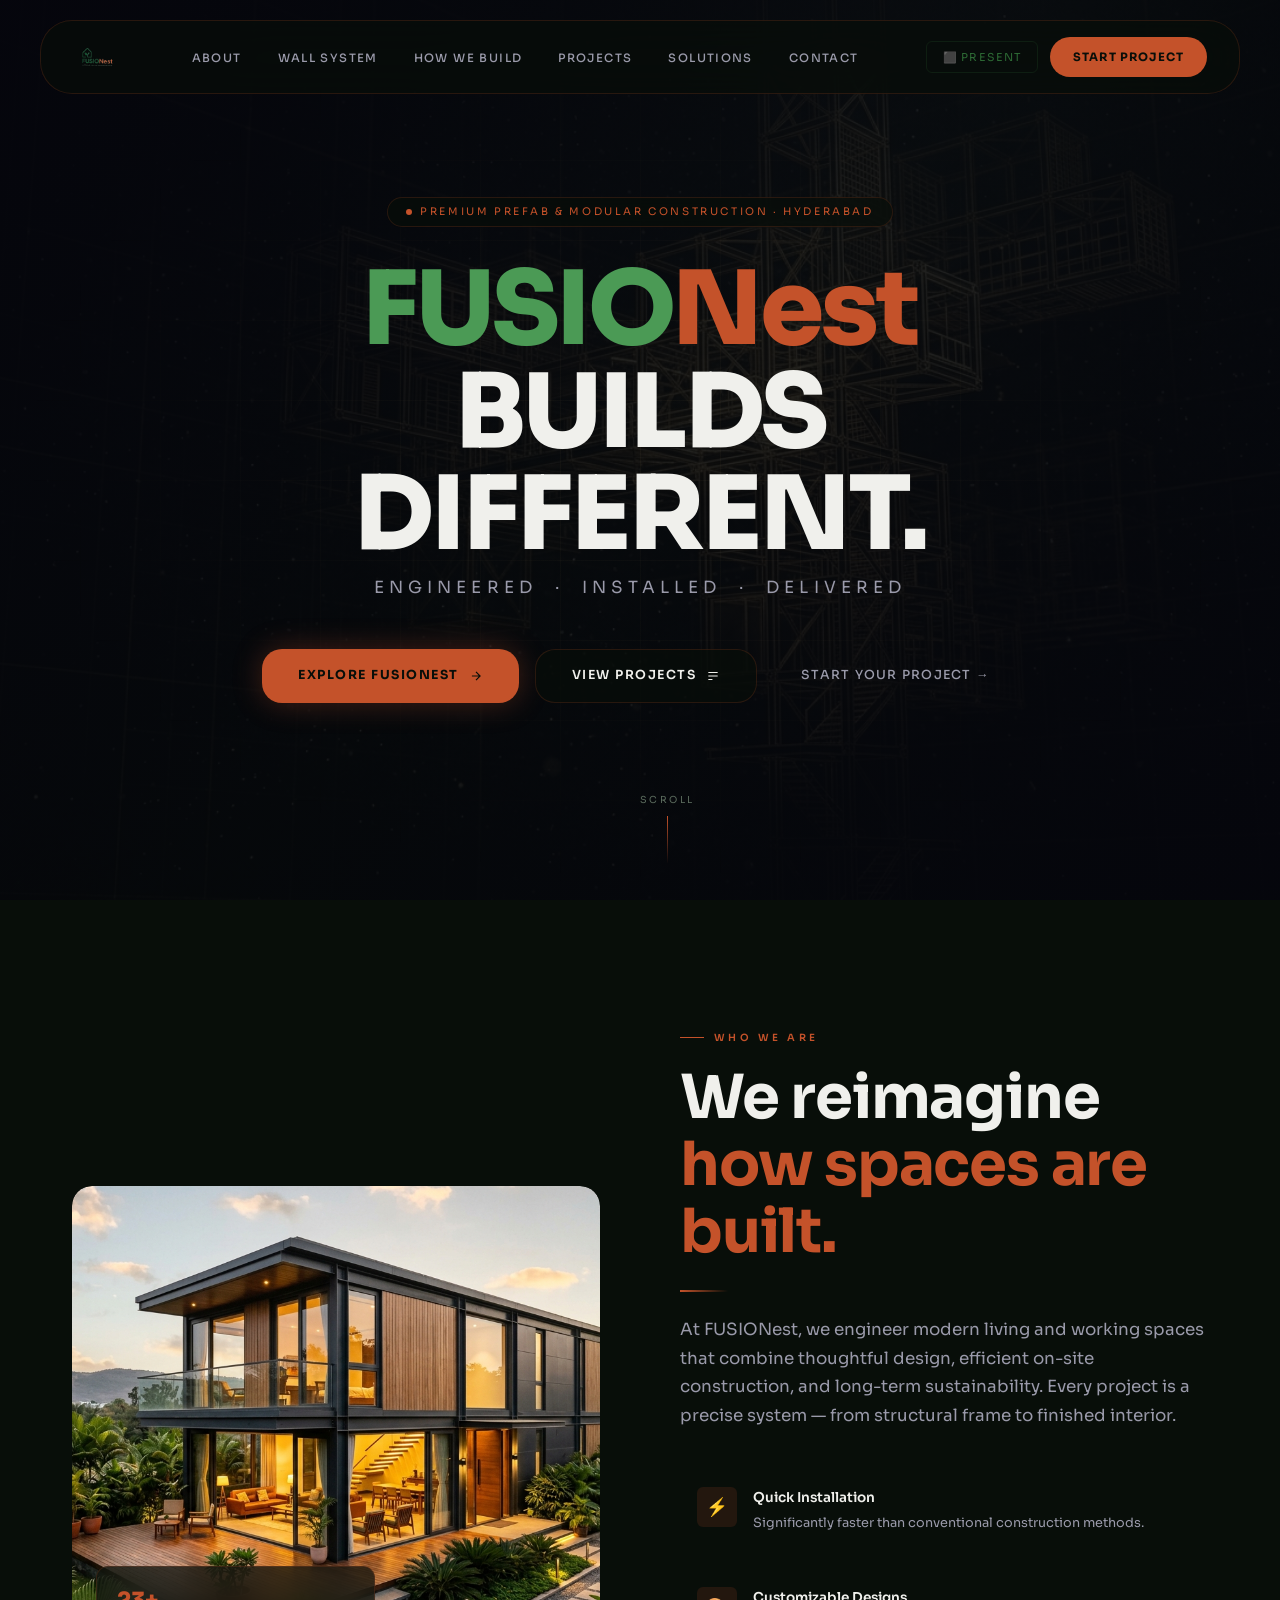
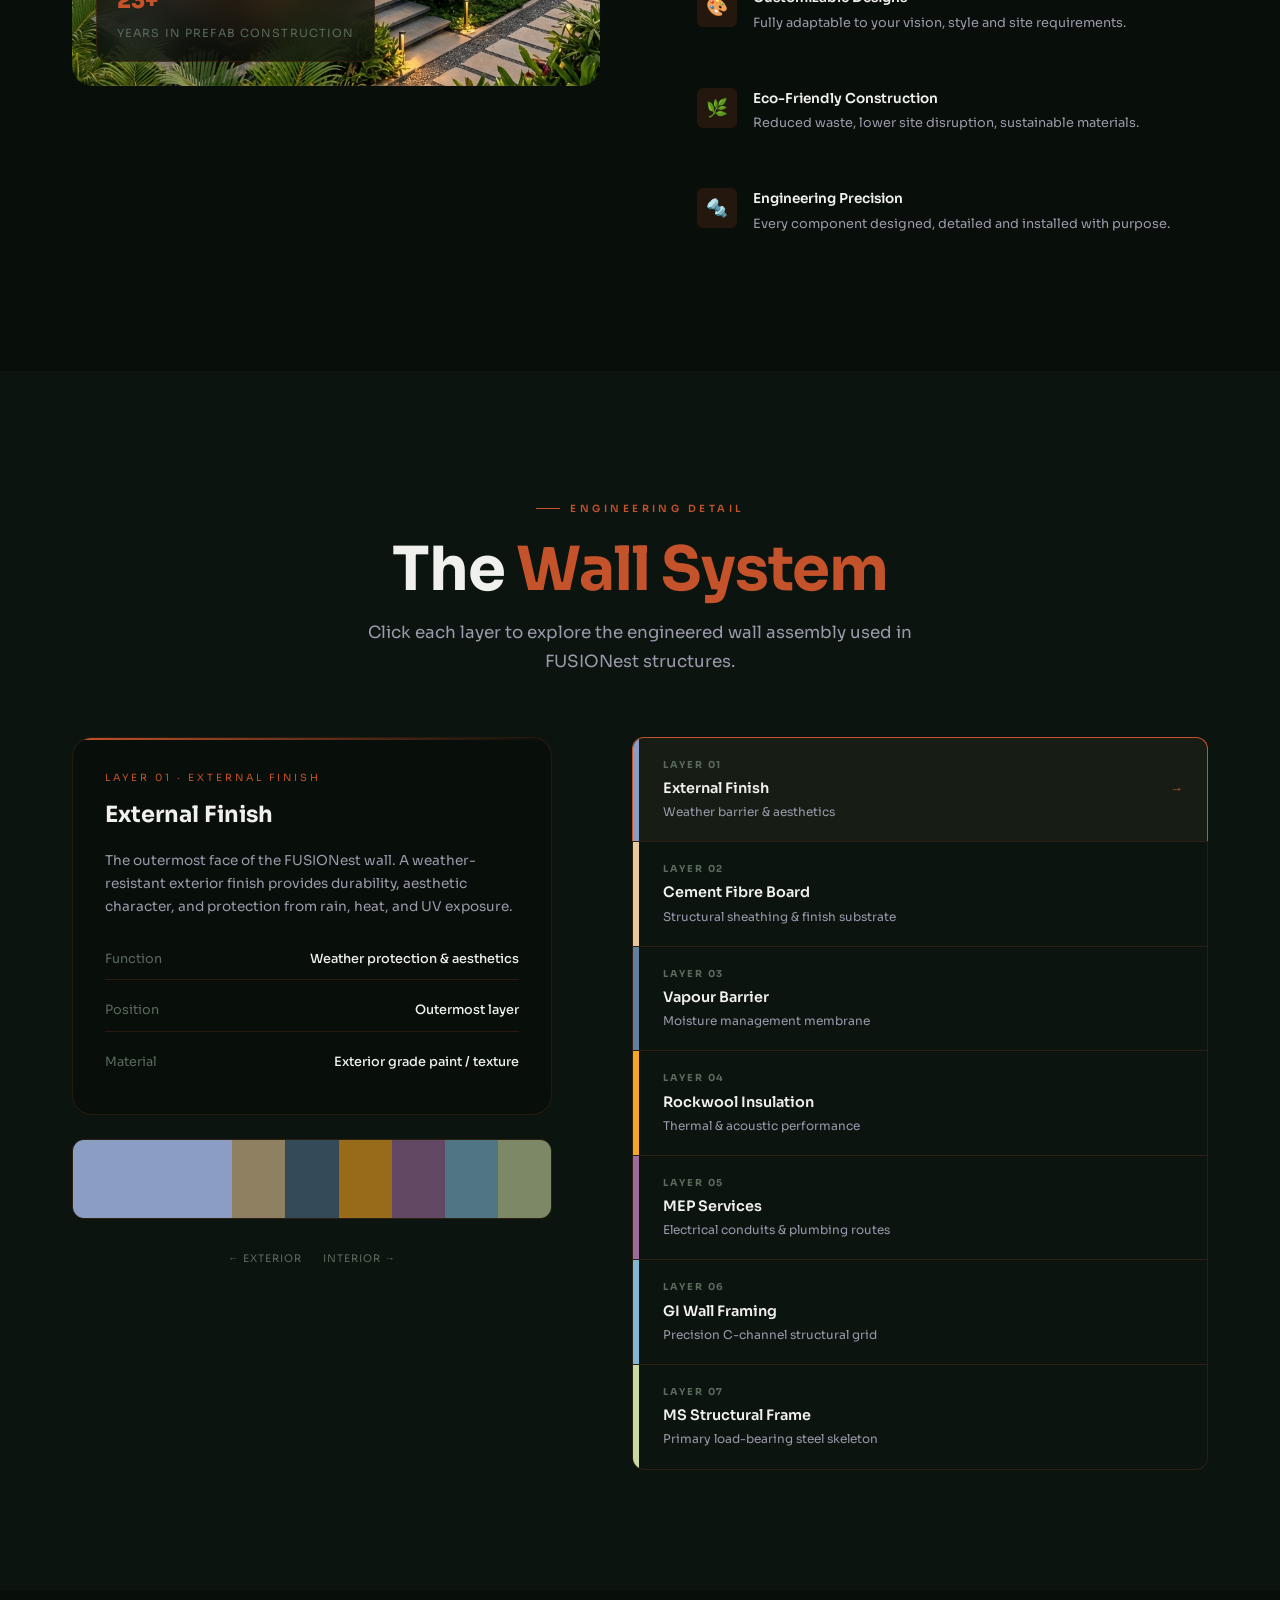
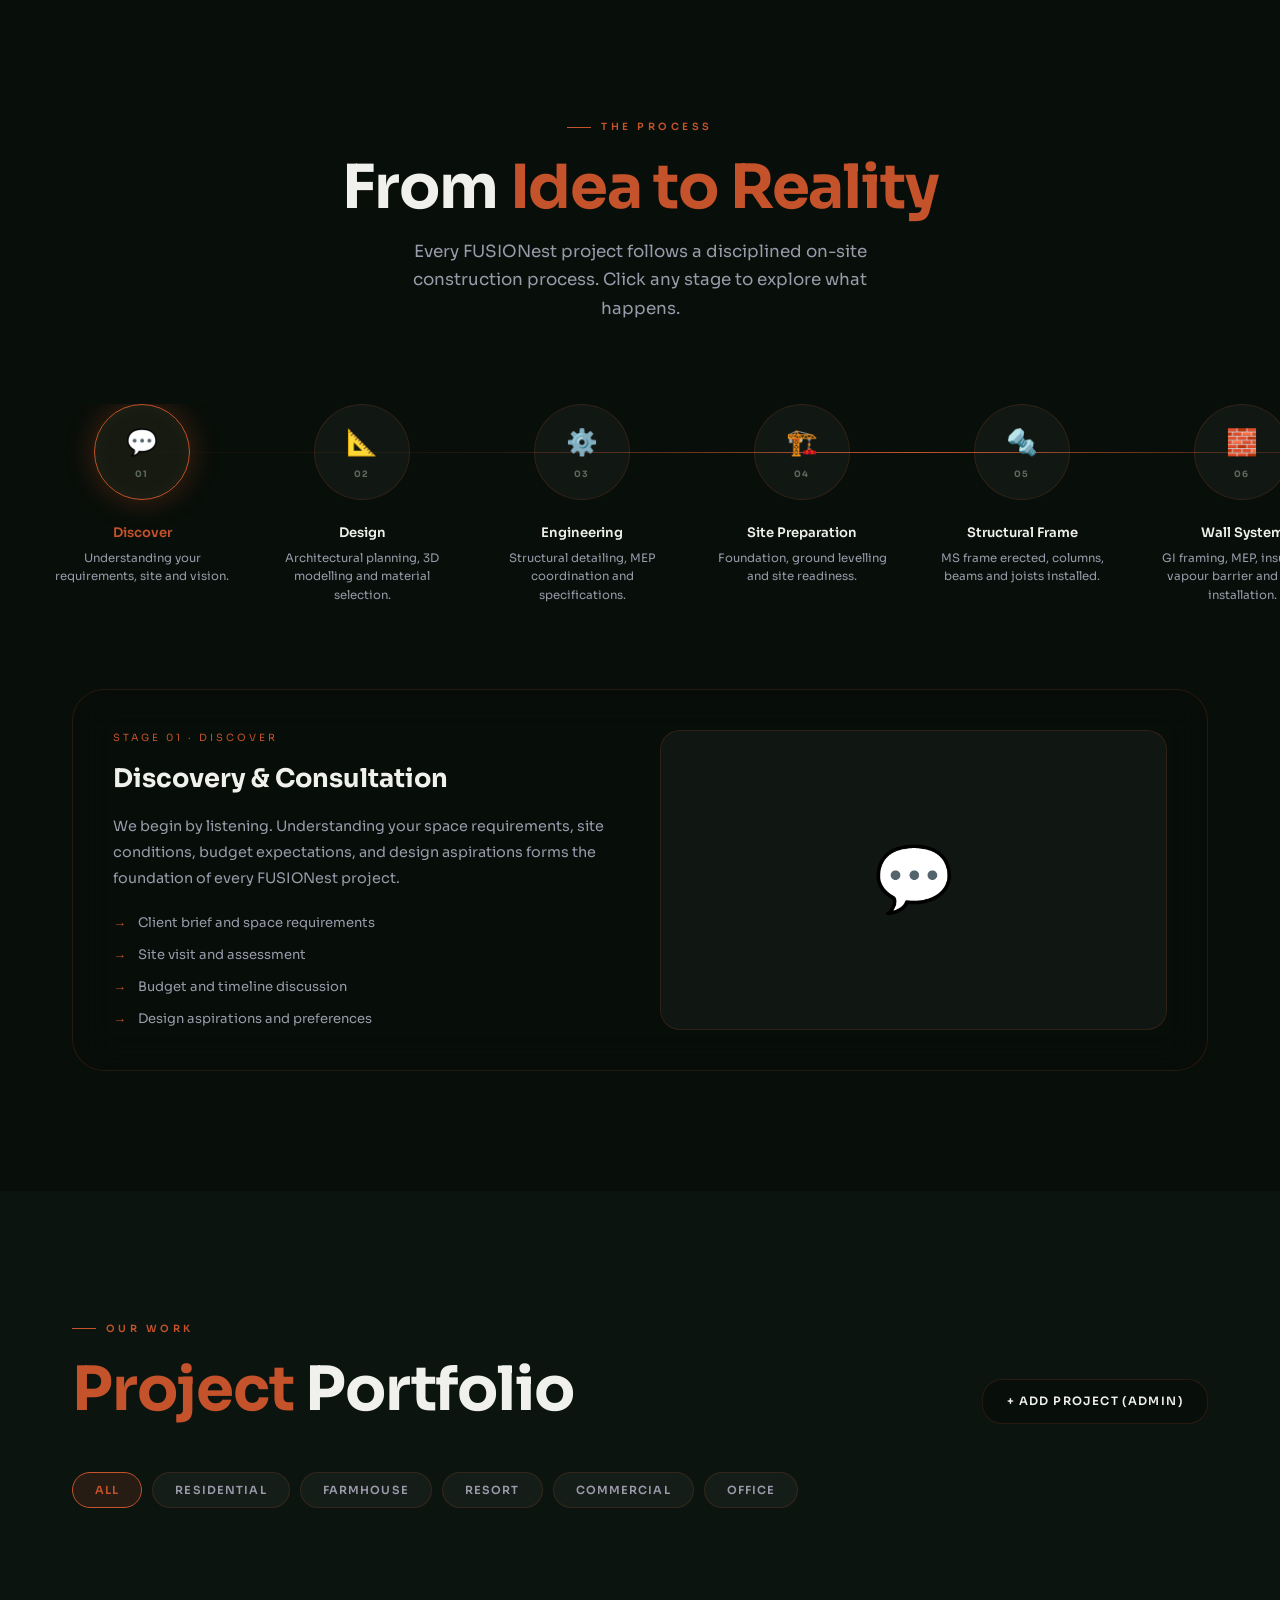
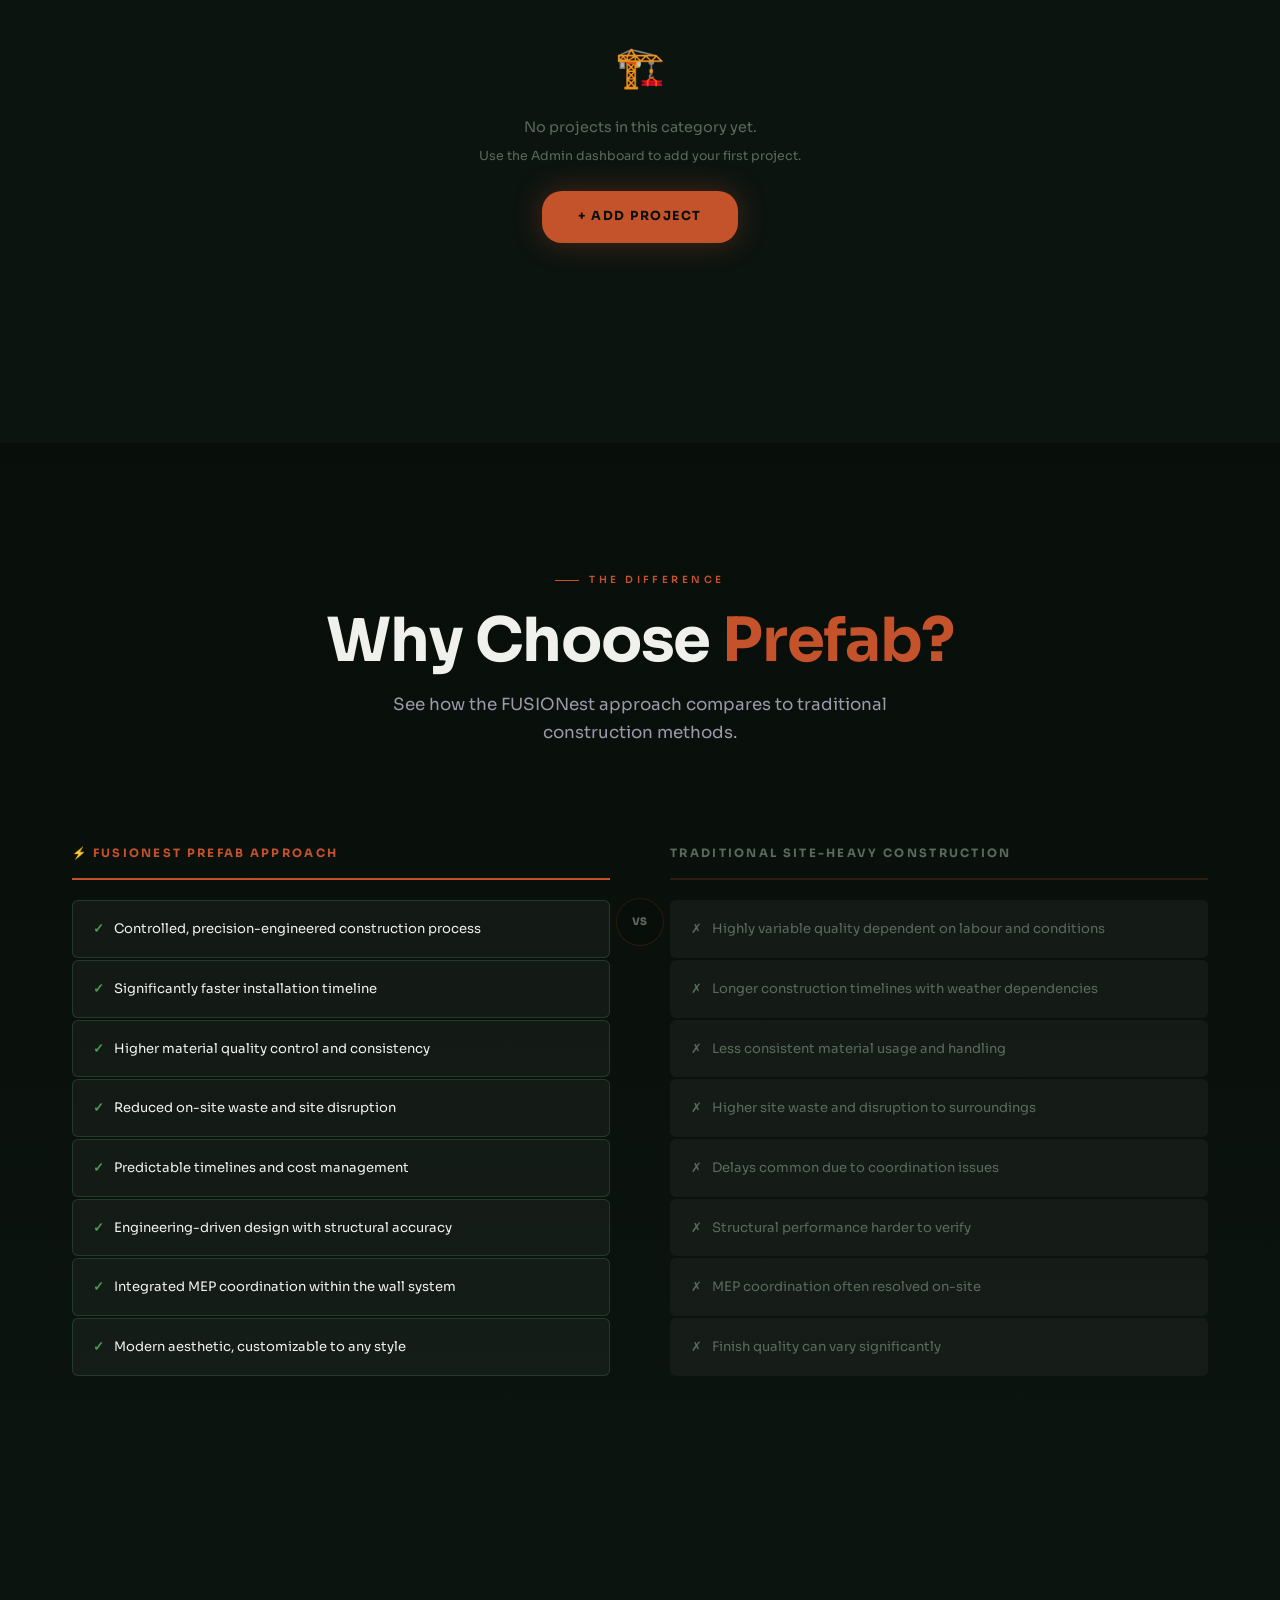
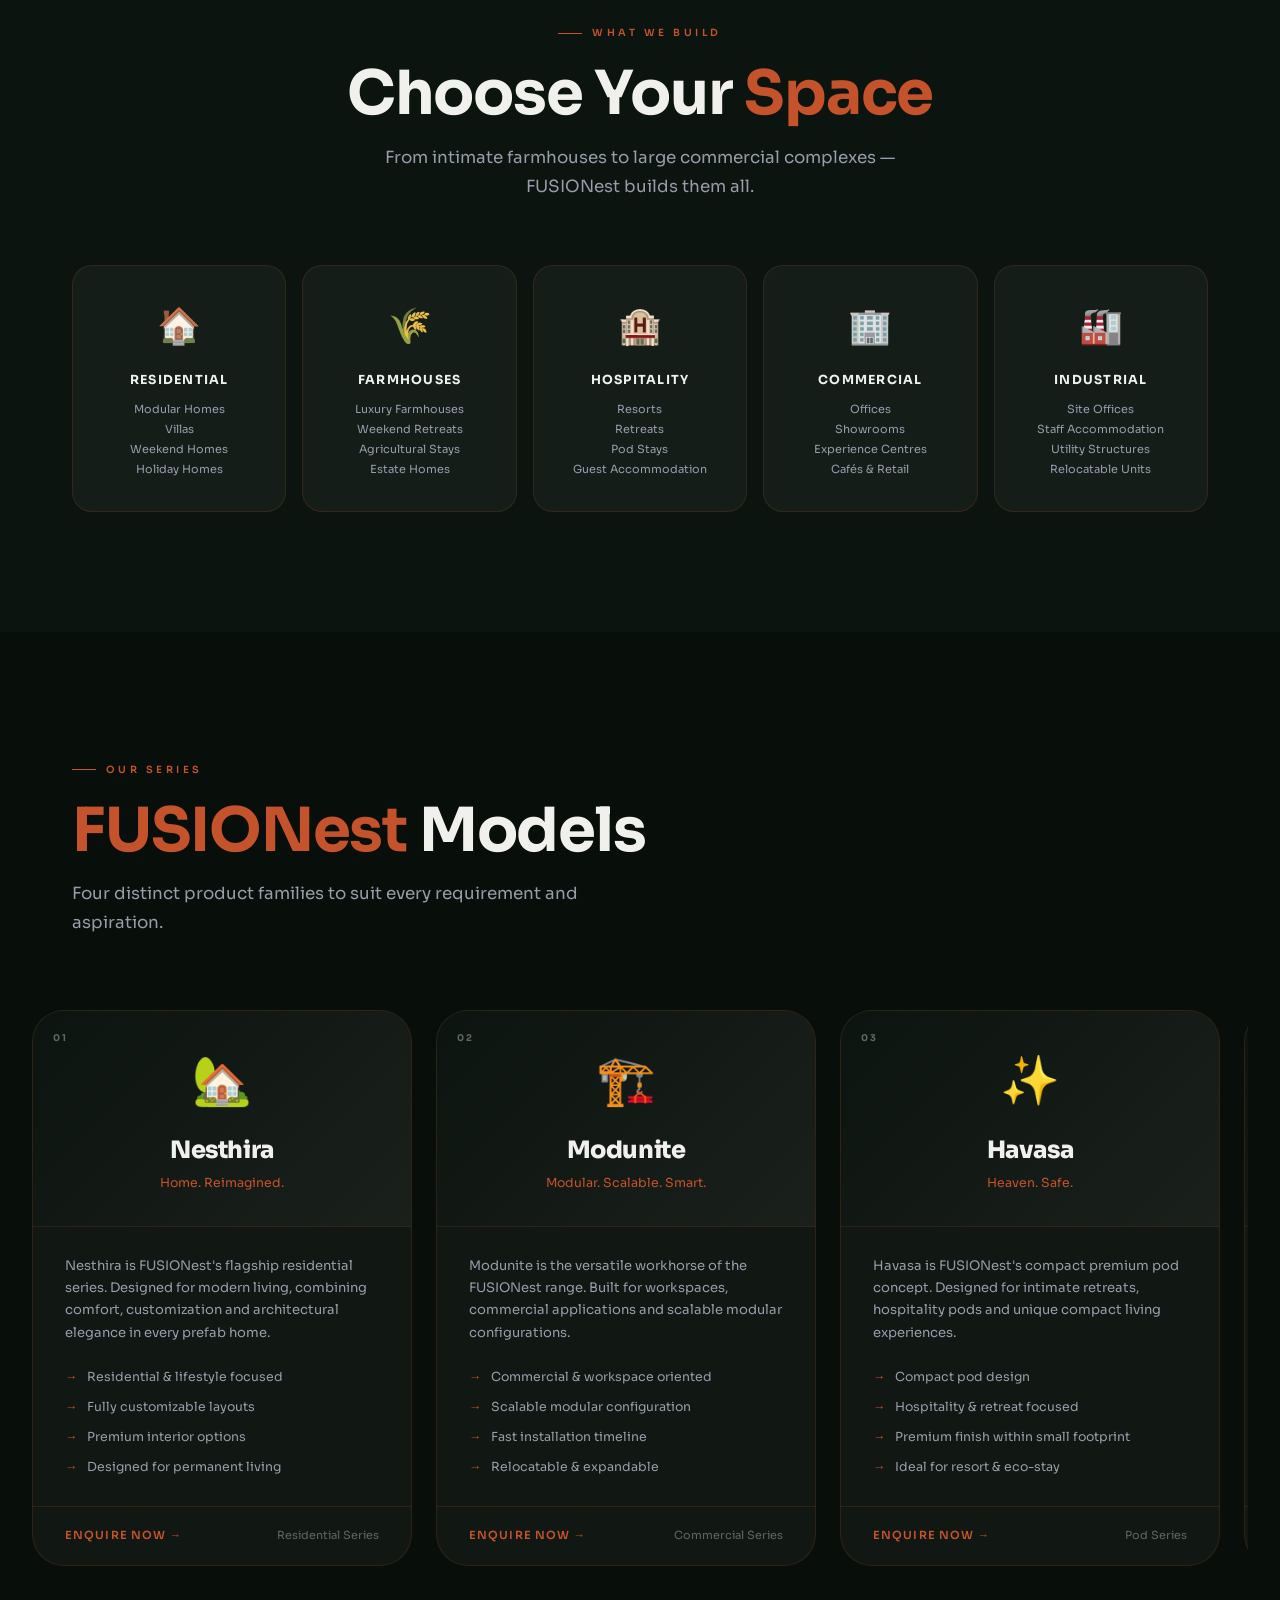
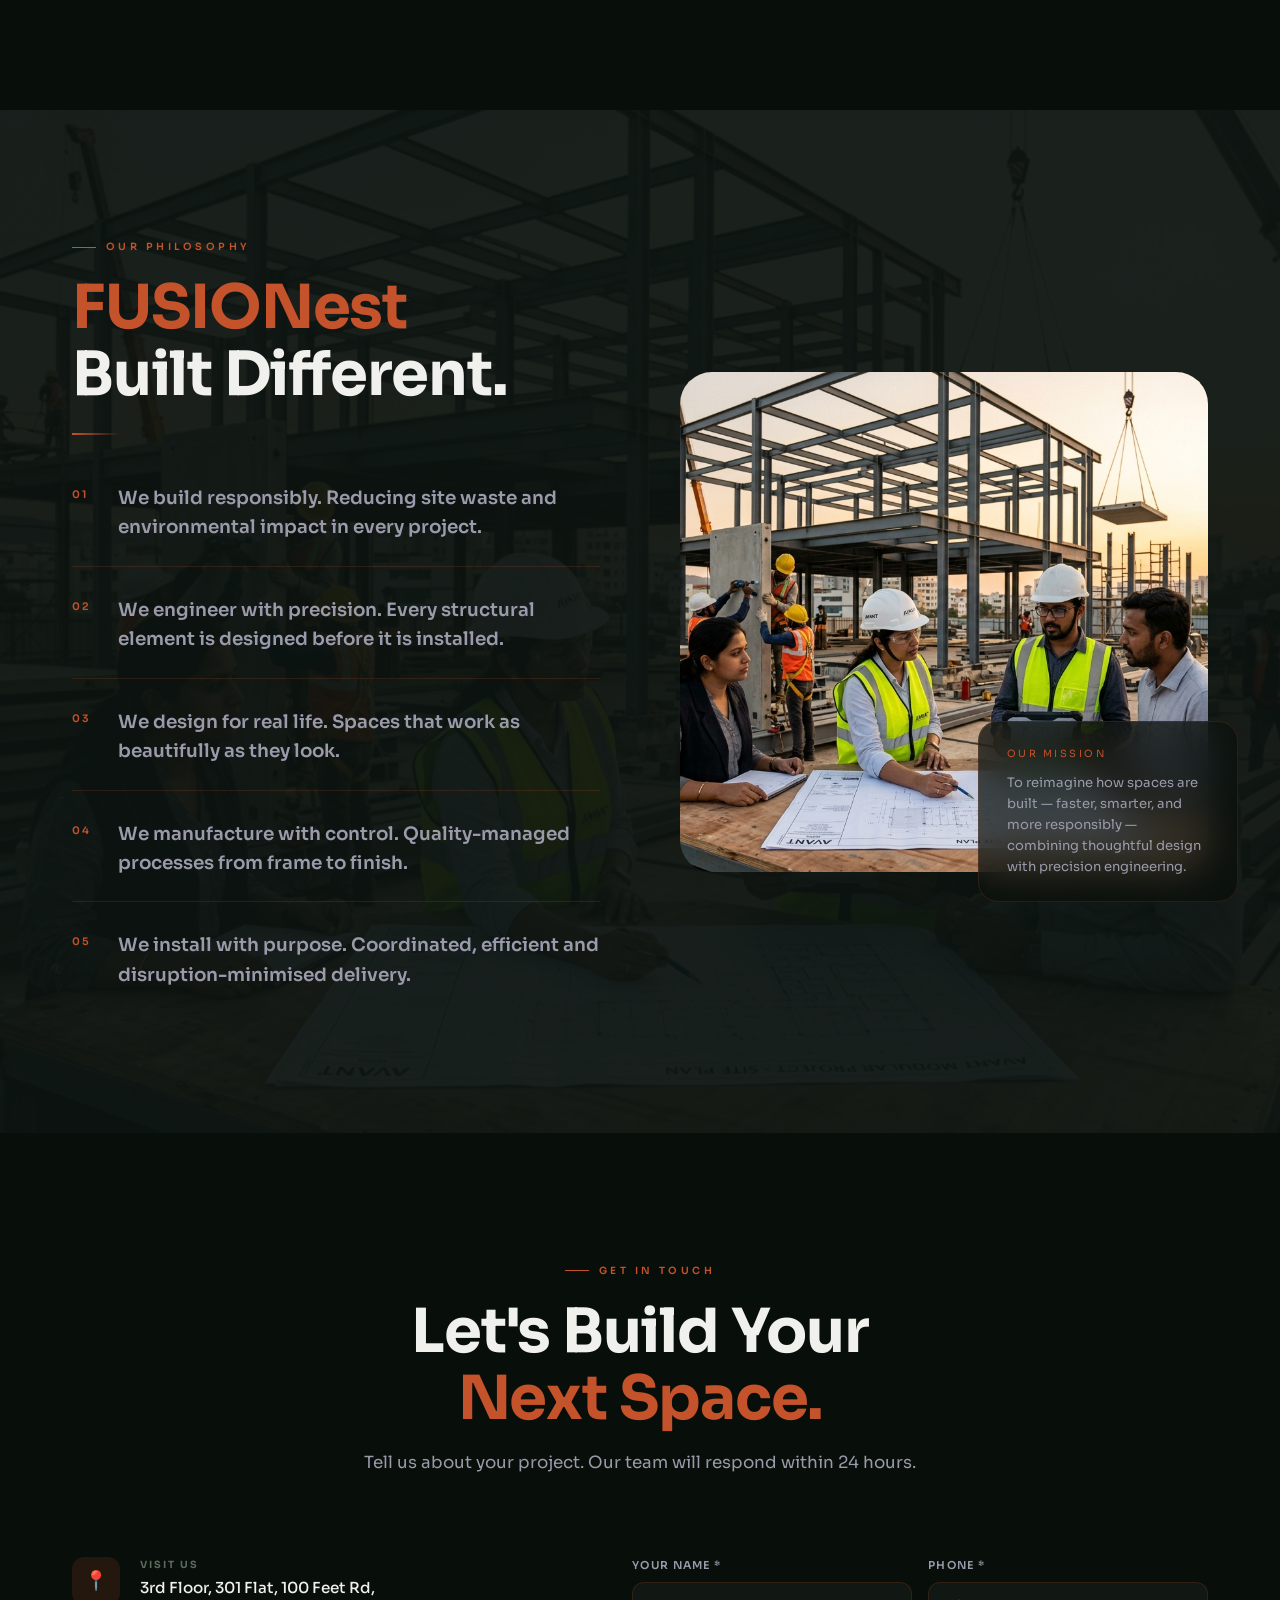
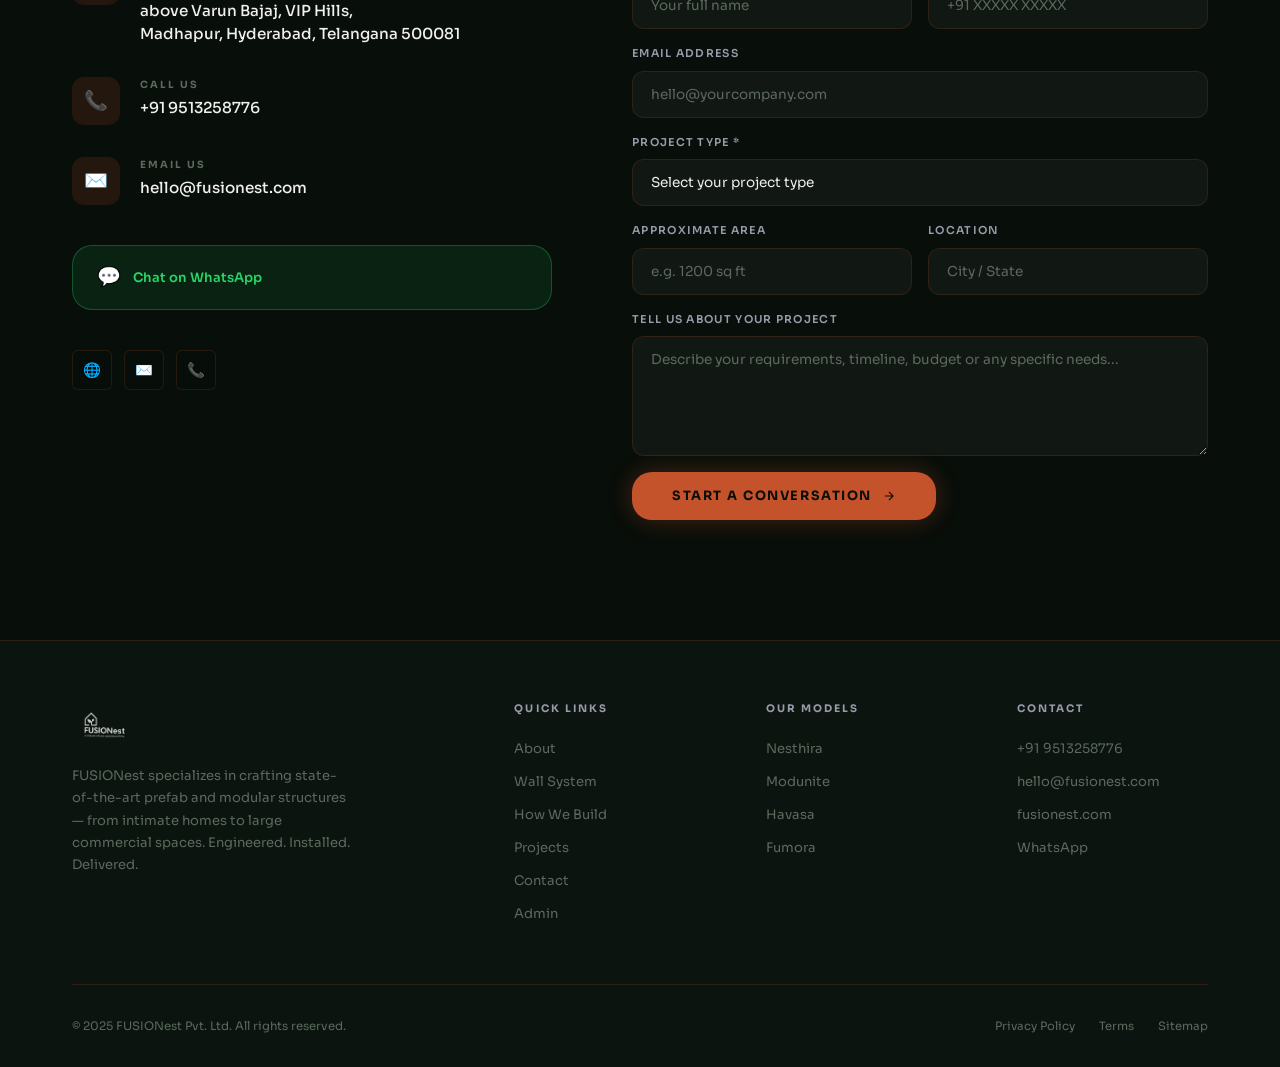
==== commit e4b4c9ab: "Update: brand colors (green+terracotta), real logo, auto-refresh projects fix" ====
--- a/index.html
+++ b/index.html
@@ -40,8 +40,7 @@
 ═══════════════════════════════════════════════════════════ -->
 <nav id="nav" role="navigation" aria-label="Main navigation">
   <a href="#hero" class="nav-logo" aria-label="FUSIONest Home">
-    <div class="nav-logo-mark">F</div>
-    FUSION<span>est</span>
+    <img src="assets/images/logo.png" alt="FUSIONest Logo" class="nav-logo-img" />
   </a>
   <ul class="nav-links" role="list">
     <li><a href="#about-intro" aria-label="About">About</a></li>
@@ -87,8 +86,7 @@
       Premium Prefab &amp; Modular Construction · Hyderabad
     </div>
     <h1 class="hero-title">
-      WE BUILD SPACES<br>
-      <span class="line2">DIFFERENTLY.</span>
+      <span class="fusio">FUSIO</span><span class="nest">Nest</span> <span class="line2">BUILDS DIFFERENT.</span>
     </h1>
     <p class="hero-sub">Engineered &nbsp;·&nbsp; Installed &nbsp;·&nbsp; Delivered</p>
     <div class="hero-ctas">
@@ -867,7 +865,9 @@
   <div class="container">
     <div class="footer-grid">
       <div class="footer-brand">
-        <div class="footer-logo">FUSIONEST</div>
+        <div class="footer-logo">
+        <img src="assets/images/logo.png" alt="FUSIONest" style="height:48px;width:auto;filter:brightness(0) invert(1);opacity:0.85;" />
+      </div>
         <p class="footer-tagline">
           FUSIONest specializes in crafting state-of-the-art prefab and modular structures —
           from intimate homes to large commercial spaces. Engineered. Installed. Delivered.
--- a/css/style.css
+++ b/css/style.css
@@ -7,29 +7,32 @@
 
 /* ── CSS VARIABLES ─────────────────────────────────────────── */
 :root {
-  /* Colors */
-  --bg-deep:      #05050D;
-  --bg-surface:   #09091A;
-  --bg-card:      rgba(255,255,255,0.03);
-  --bg-card-hover:rgba(255,255,255,0.06);
-  --glass:        rgba(10,10,30,0.6);
-  --glass-border: rgba(200,169,110,0.15);
-  --glass-hover:  rgba(200,169,110,0.25);
-
-  /* Accent */
-  --gold:         #C8A96E;
-  --gold-light:   #E2C98E;
-  --gold-dim:     rgba(200,169,110,0.15);
-  --gold-glow:    rgba(200,169,110,0.3);
-  --steel:        #4A9EDB;
-  --steel-dim:    rgba(74,158,219,0.2);
-  --green:        #5DB87A;
+  /* Colors — FUSIONest Brand */
+  --bg-deep:      #080E09;
+  --bg-surface:   #0C1410;
+  --bg-card:      rgba(255,255,255,0.04);
+  --bg-card-hover:rgba(255,255,255,0.07);
+  --glass:        rgba(8,14,9,0.7);
+  --glass-border: rgba(196,82,42,0.18);
+  --glass-hover:  rgba(196,82,42,0.28);
+
+  /* Brand Accent — Terracotta ("Nest") */
+  --gold:         #C4522A;
+  --gold-light:   #D9693F;
+  --gold-dim:     rgba(196,82,42,0.14);
+  --gold-glow:    rgba(196,82,42,0.32);
+
+  /* Brand Green — Forest ("FUSIO") */
+  --steel:        #2D6A35;
+  --steel-dim:    rgba(45,106,53,0.2);
+  --steel-light:  #4B9A55;
+  --green:        #4B9A55;
 
   /* Text */
   --text-primary: #F0F0EC;
   --text-secondary:#9A9AAA;
-  --text-muted:   #5A5A6A;
-  --text-gold:    #C8A96E;
+  --text-muted:   #5A6A5C;
+  --text-gold:    #C4522A;
 
   /* Typography */
   --font:         'Sora', sans-serif;
@@ -128,14 +131,12 @@
   box-shadow: 0 8px 40px rgba(0,0,0,0.4);
 }
 .nav-logo {
-  font-size: 1.2rem; font-weight: 700; letter-spacing: 0.12em;
-  color: var(--gold); display: flex; align-items: center; gap: 8px;
-}
-.nav-logo span { color: var(--text-primary); }
-.nav-logo-mark {
-  width: 32px; height: 32px; background: var(--gold);
-  border-radius: 6px; display: flex; align-items: center; justify-content: center;
-  font-size: 0.8rem; font-weight: 800; color: var(--bg-deep);
+  font-size: 1.2rem; font-weight: 700; letter-spacing: 0.06em;
+  color: var(--steel); display: flex; align-items: center; gap: 10px;
+}
+.nav-logo span { color: var(--gold); }
+.nav-logo-img {
+  height: 36px; width: auto; display: block; object-fit: contain;
 }
 .nav-links {
   display: flex; gap: 36px; align-items: center;
@@ -287,7 +288,9 @@
   color: var(--text-primary); margin-bottom: 8px;
   animation: fadeInUp 0.8s 0.7s both;
 }
-.hero-title .line2 { color: var(--gold); display: block; }
+.hero-title .fusio { color: var(--steel-light); }
+.hero-title .nest  { color: var(--gold); }
+.hero-title .line2 { display: block; }
 .hero-sub {
   font-size: clamp(0.85rem, 2vw, 1.05rem);
   letter-spacing: 0.3em; text-transform: uppercase;
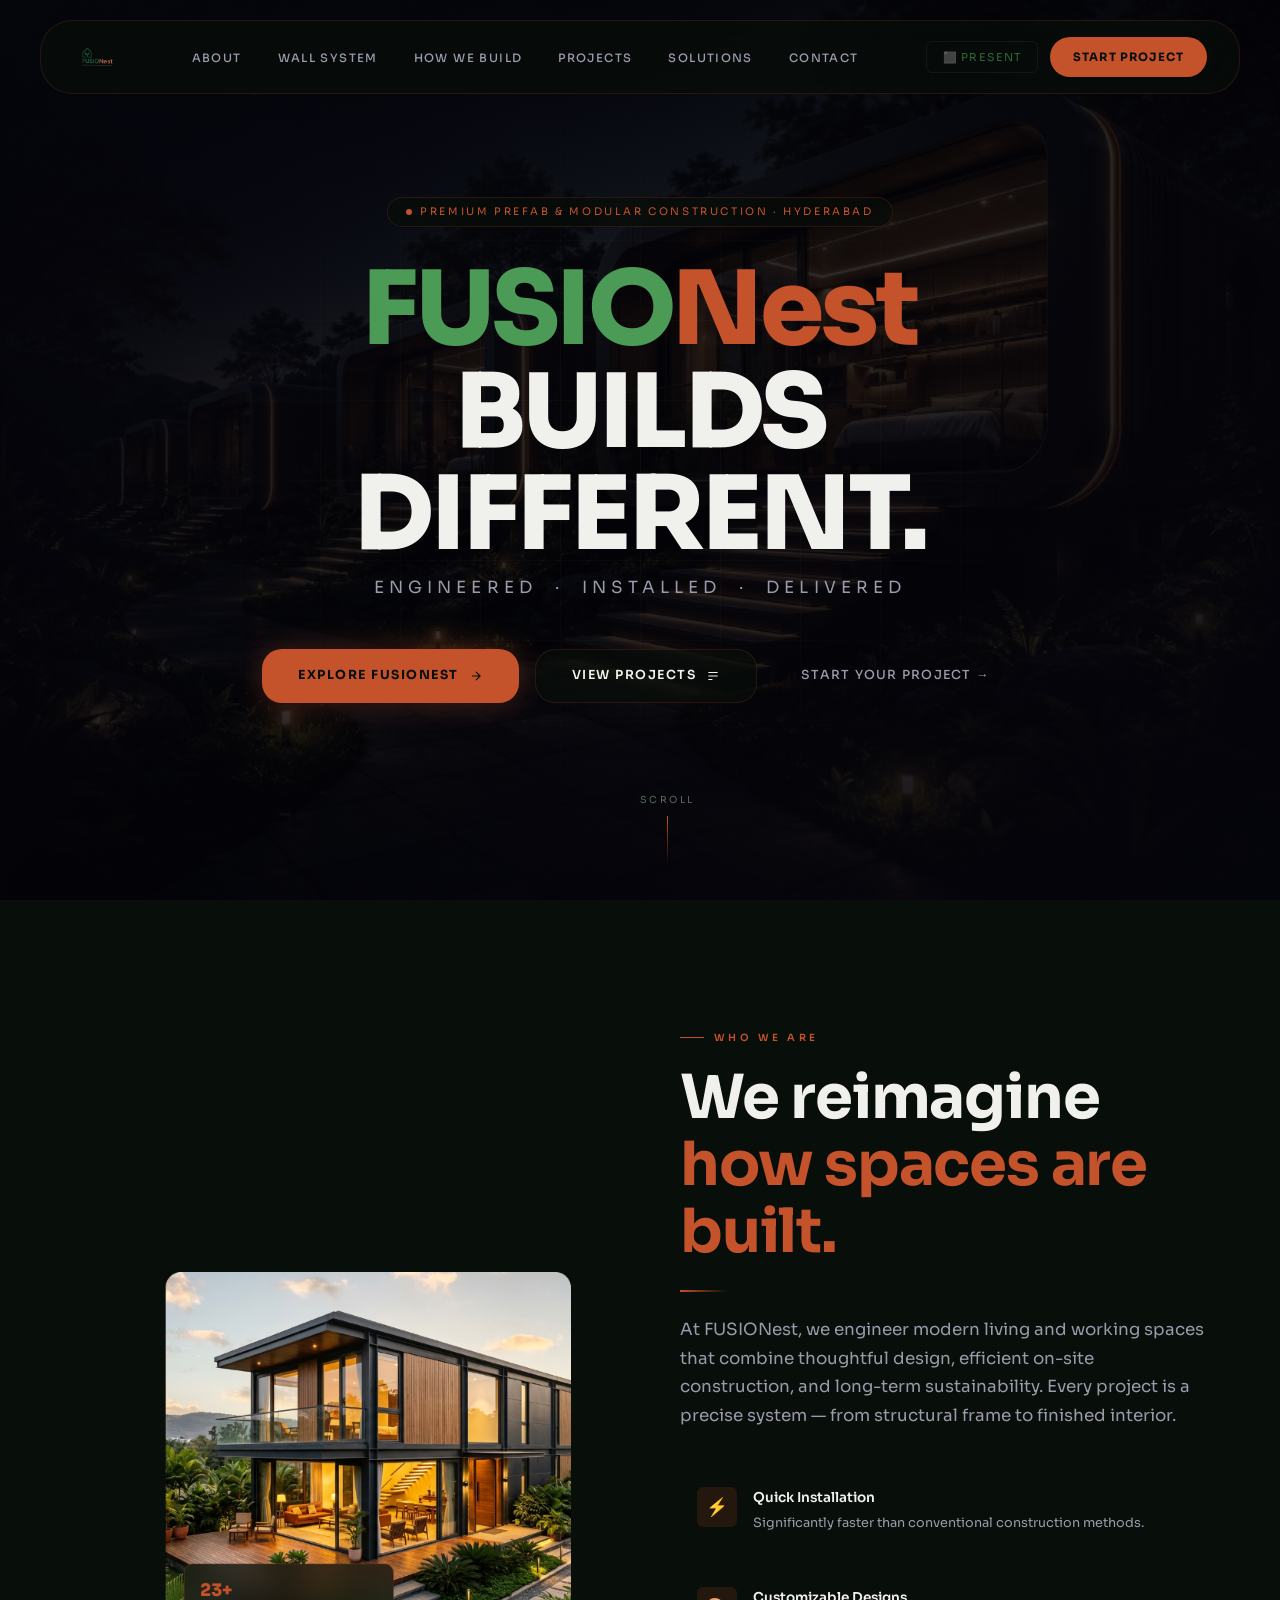
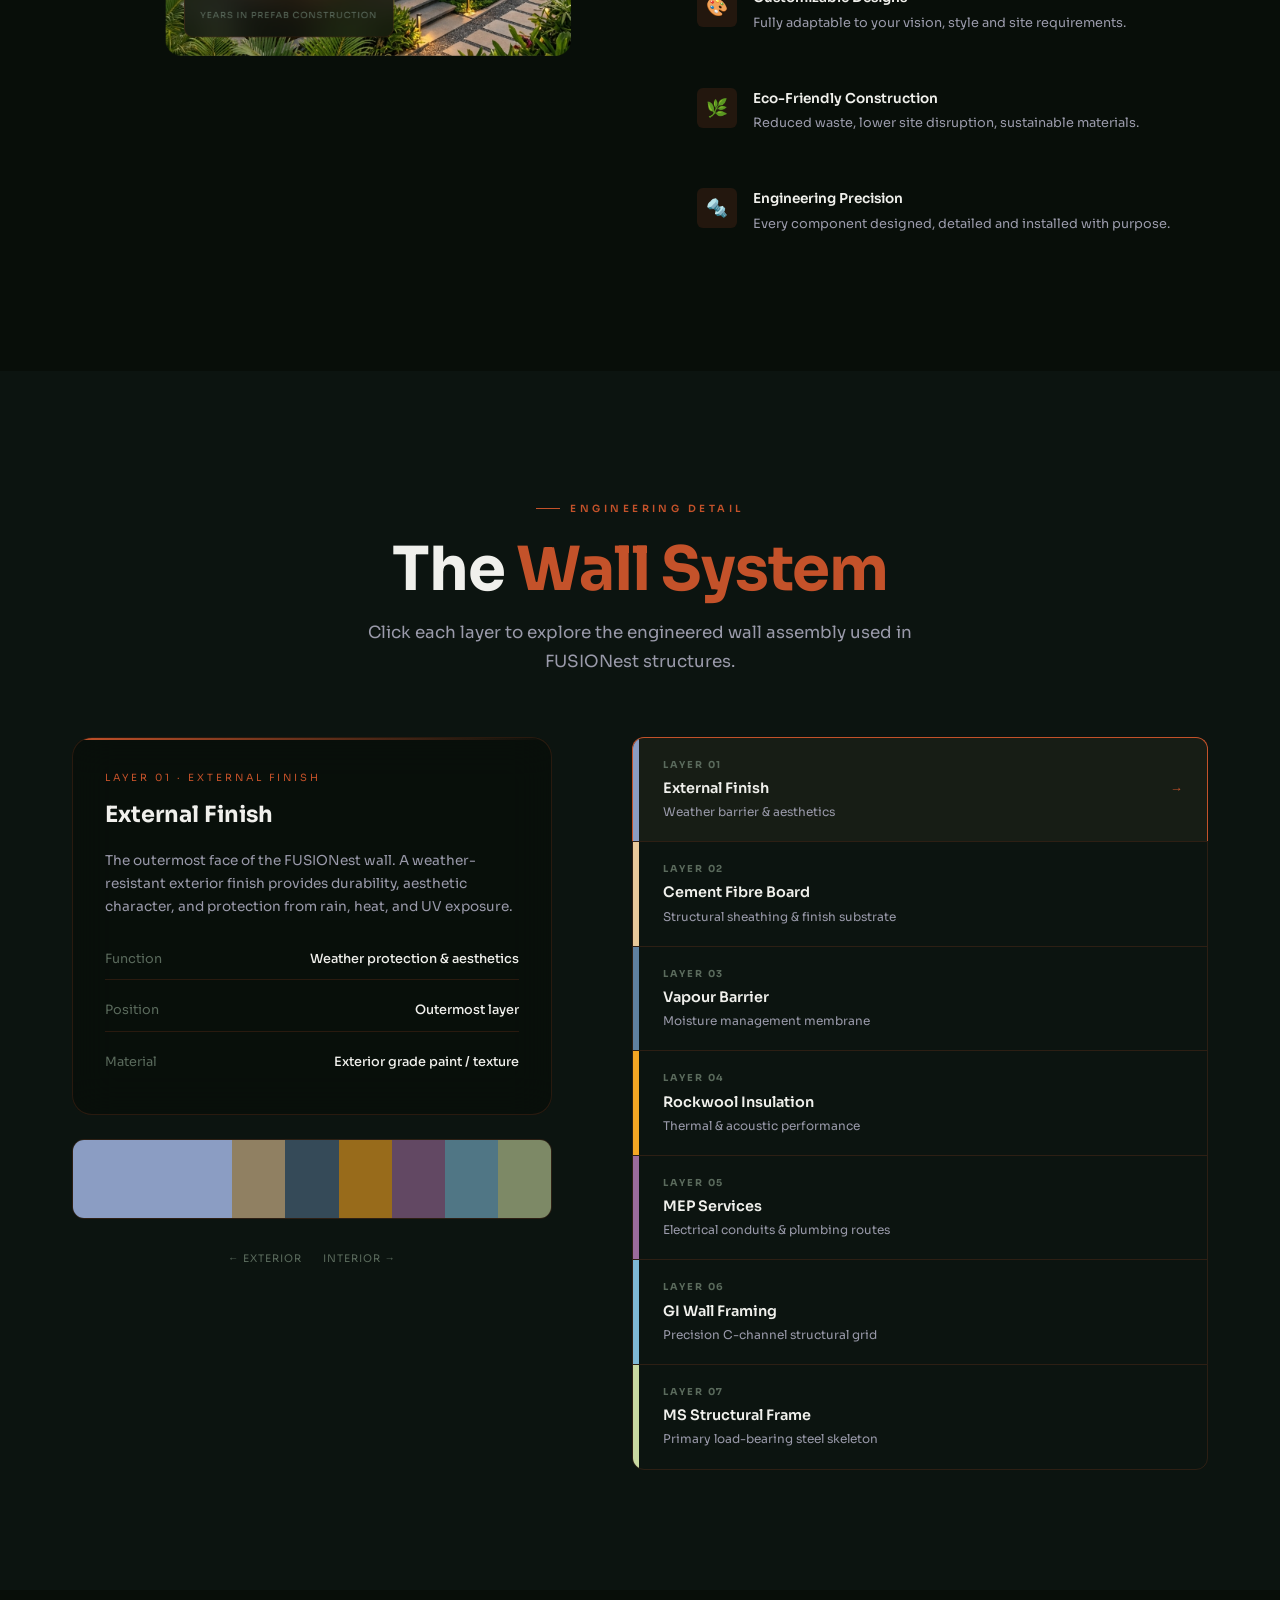
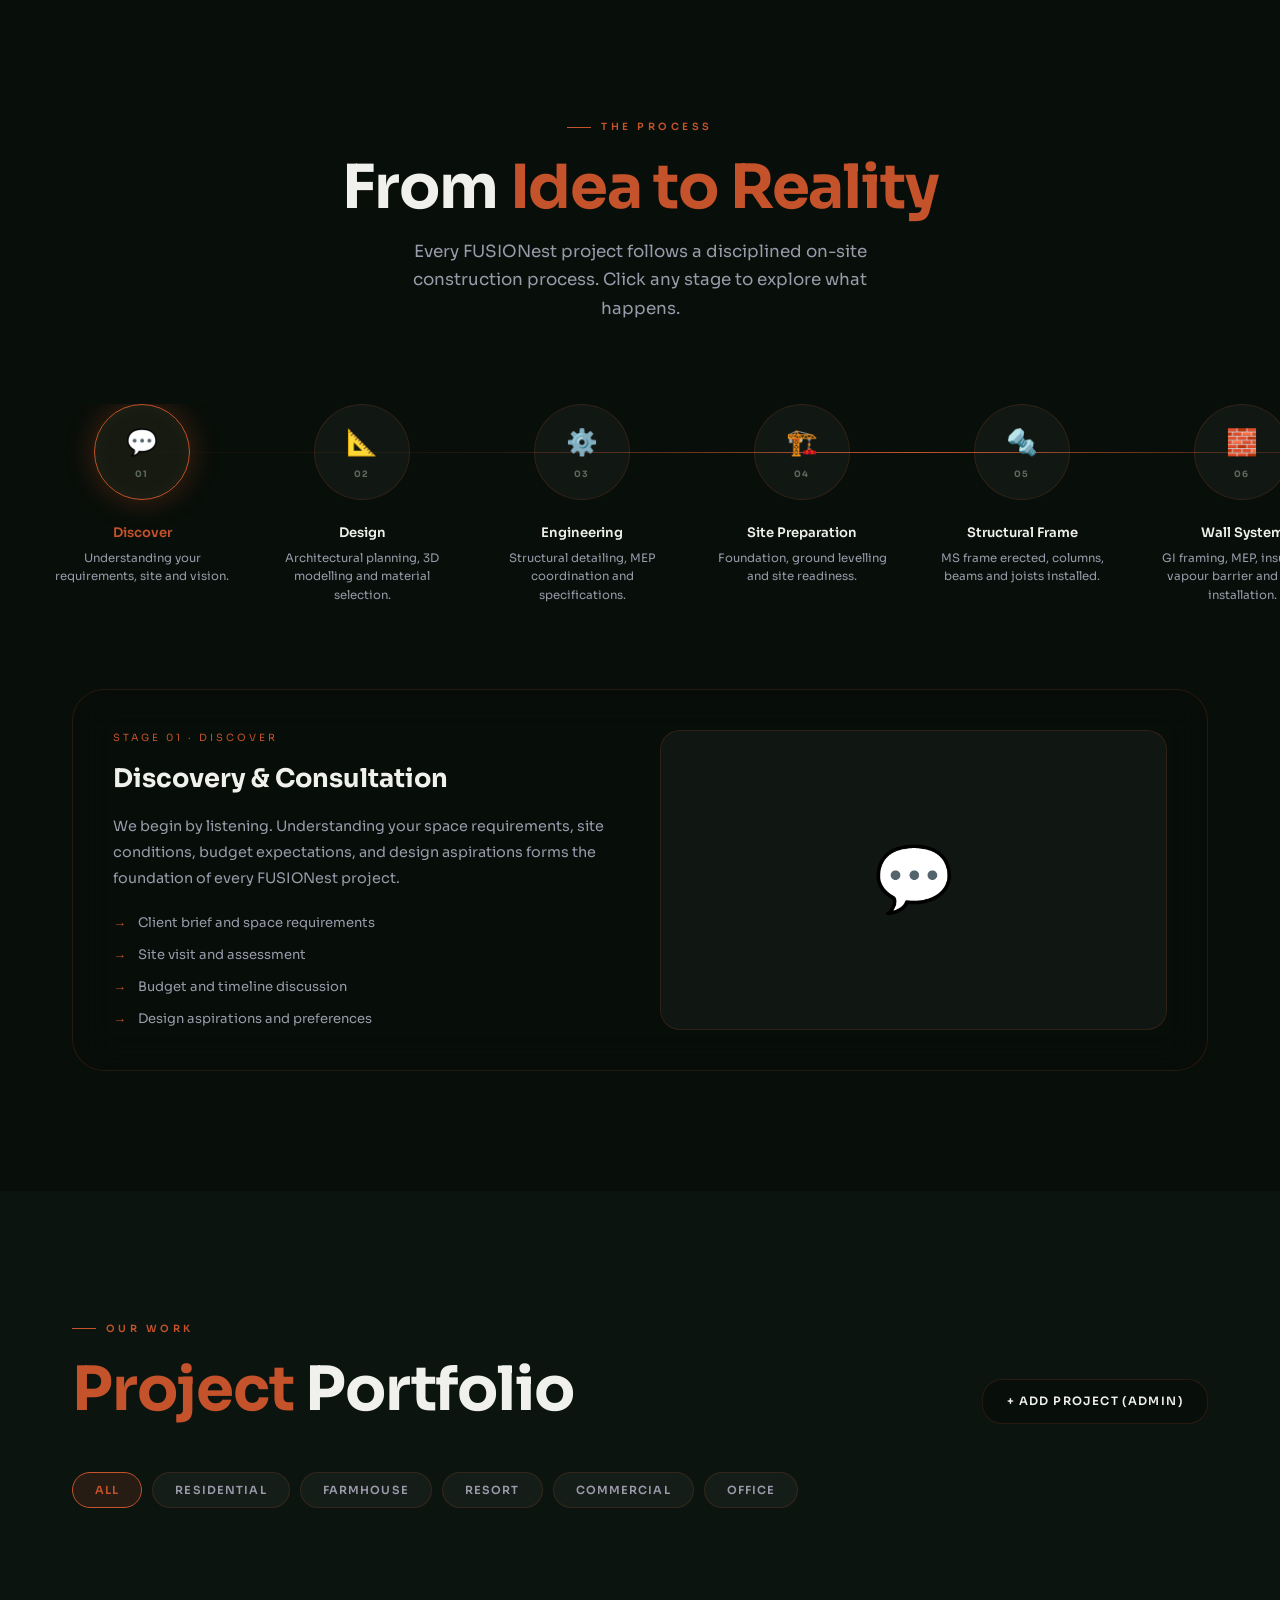
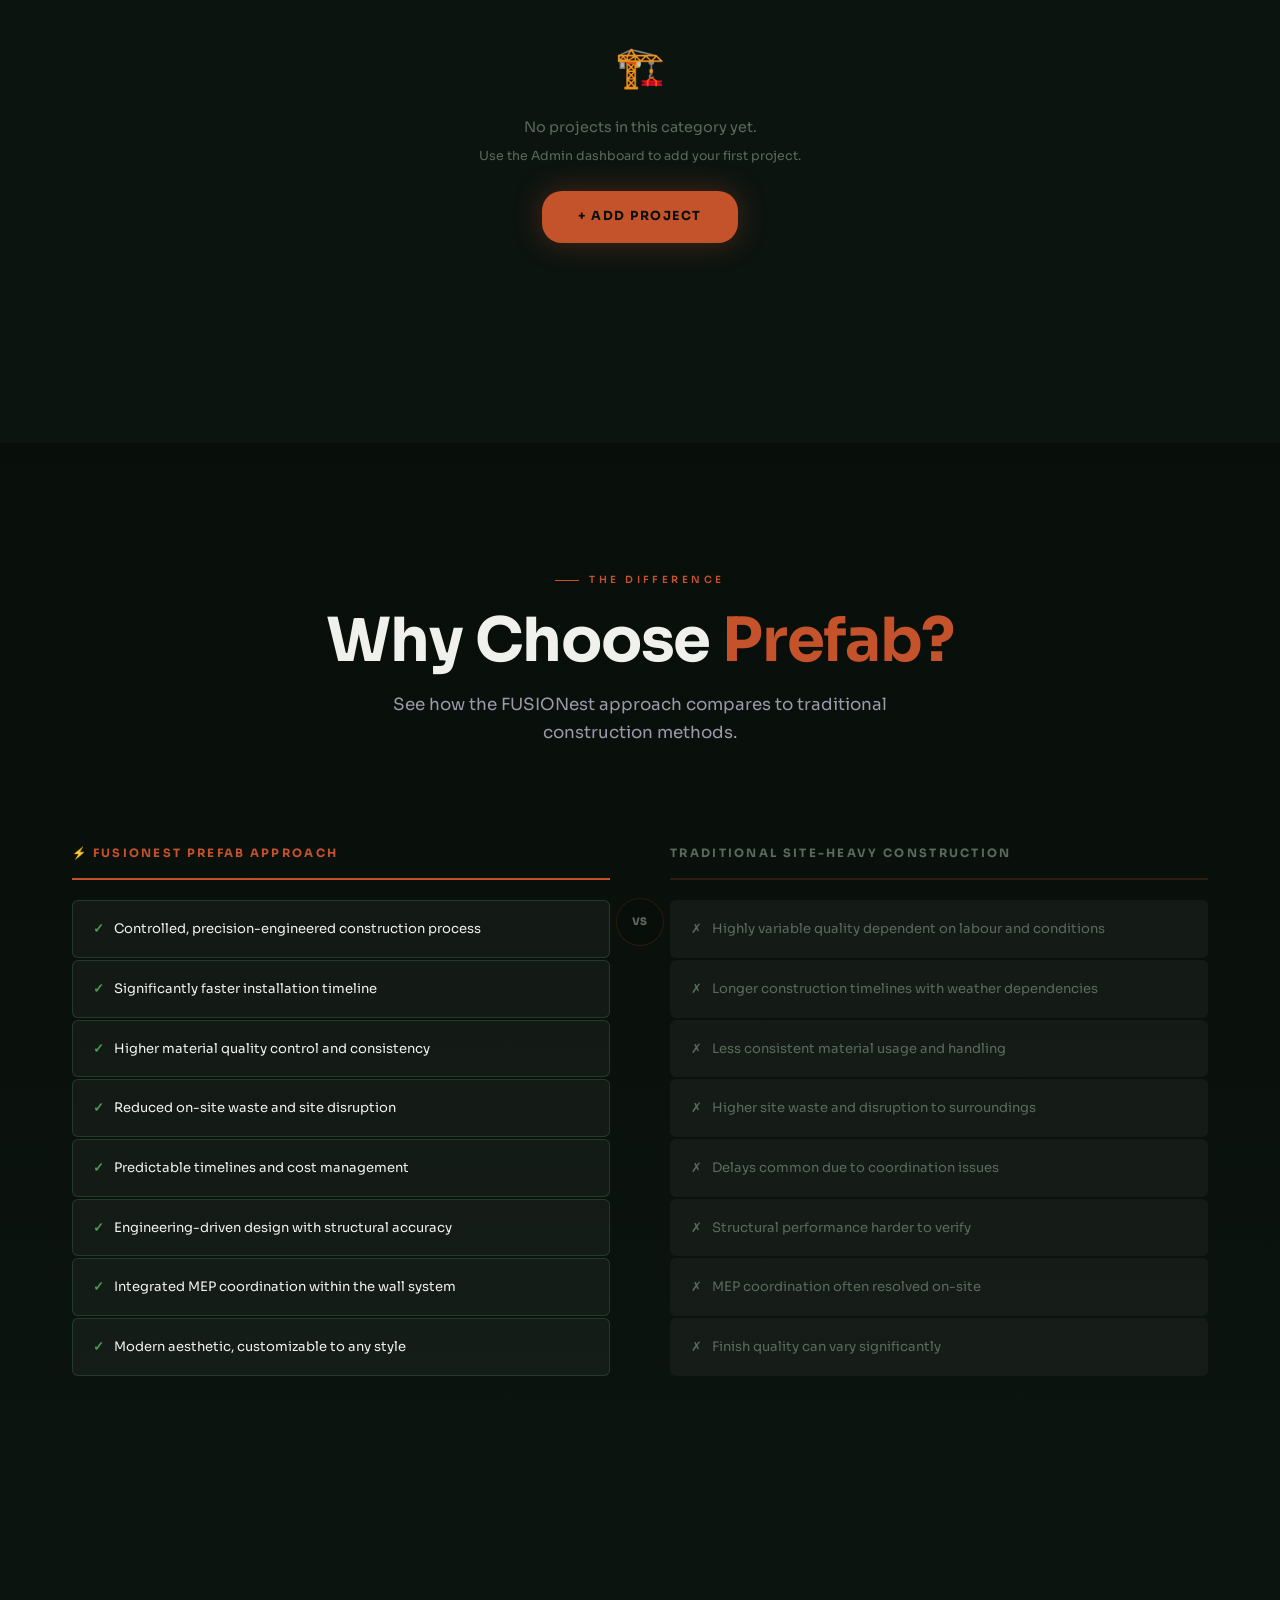
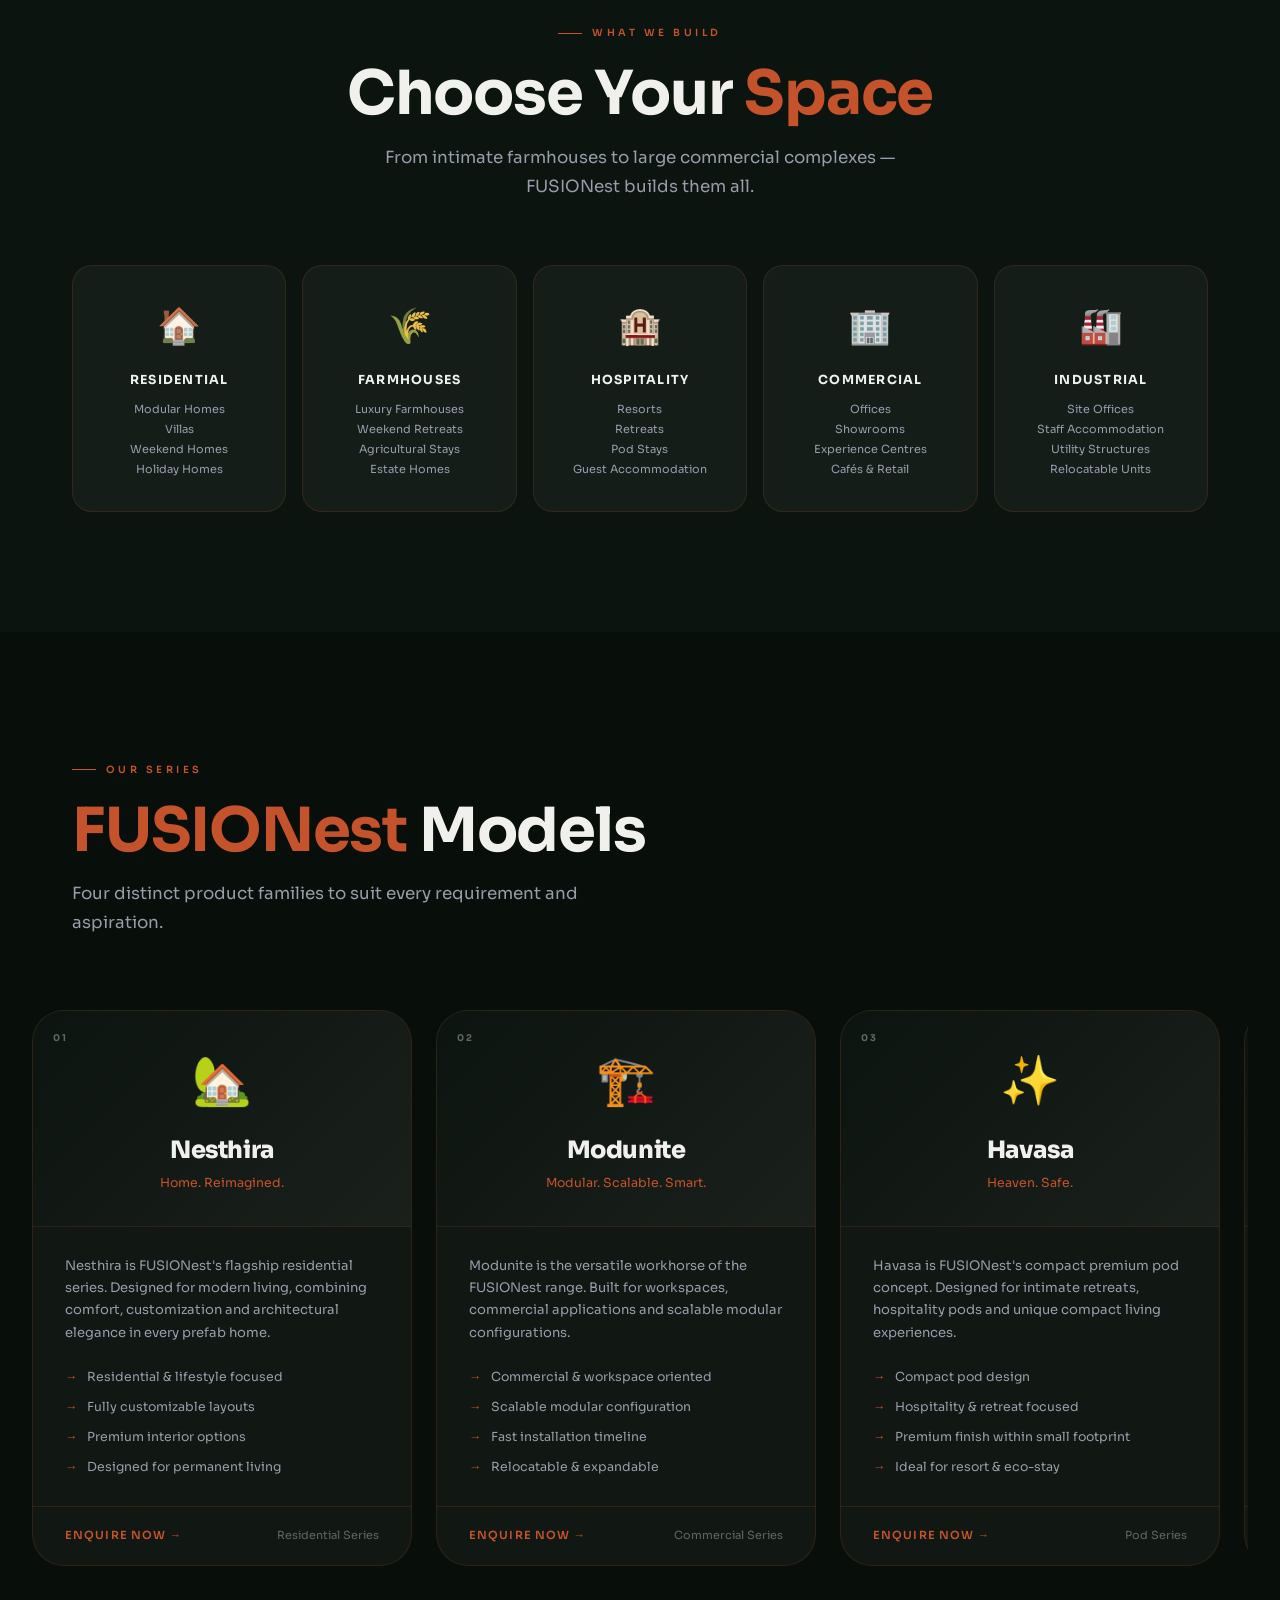
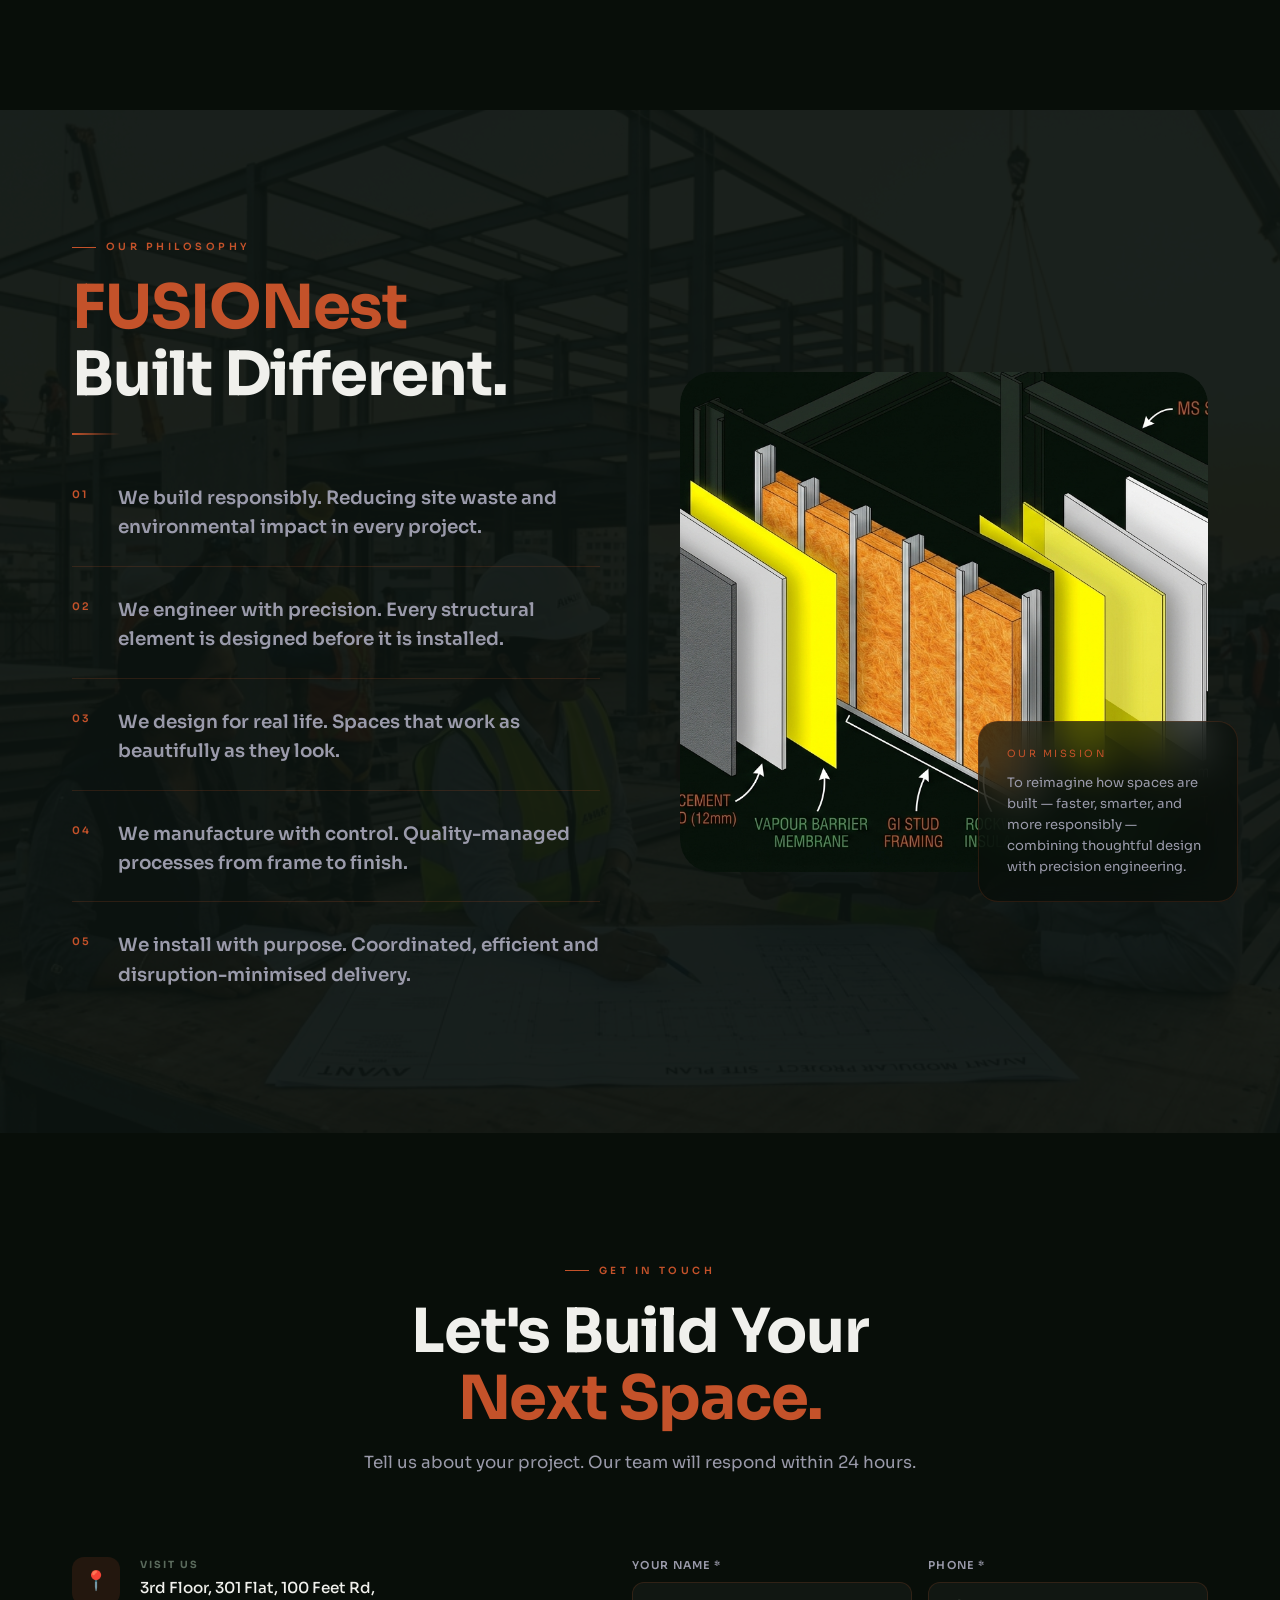
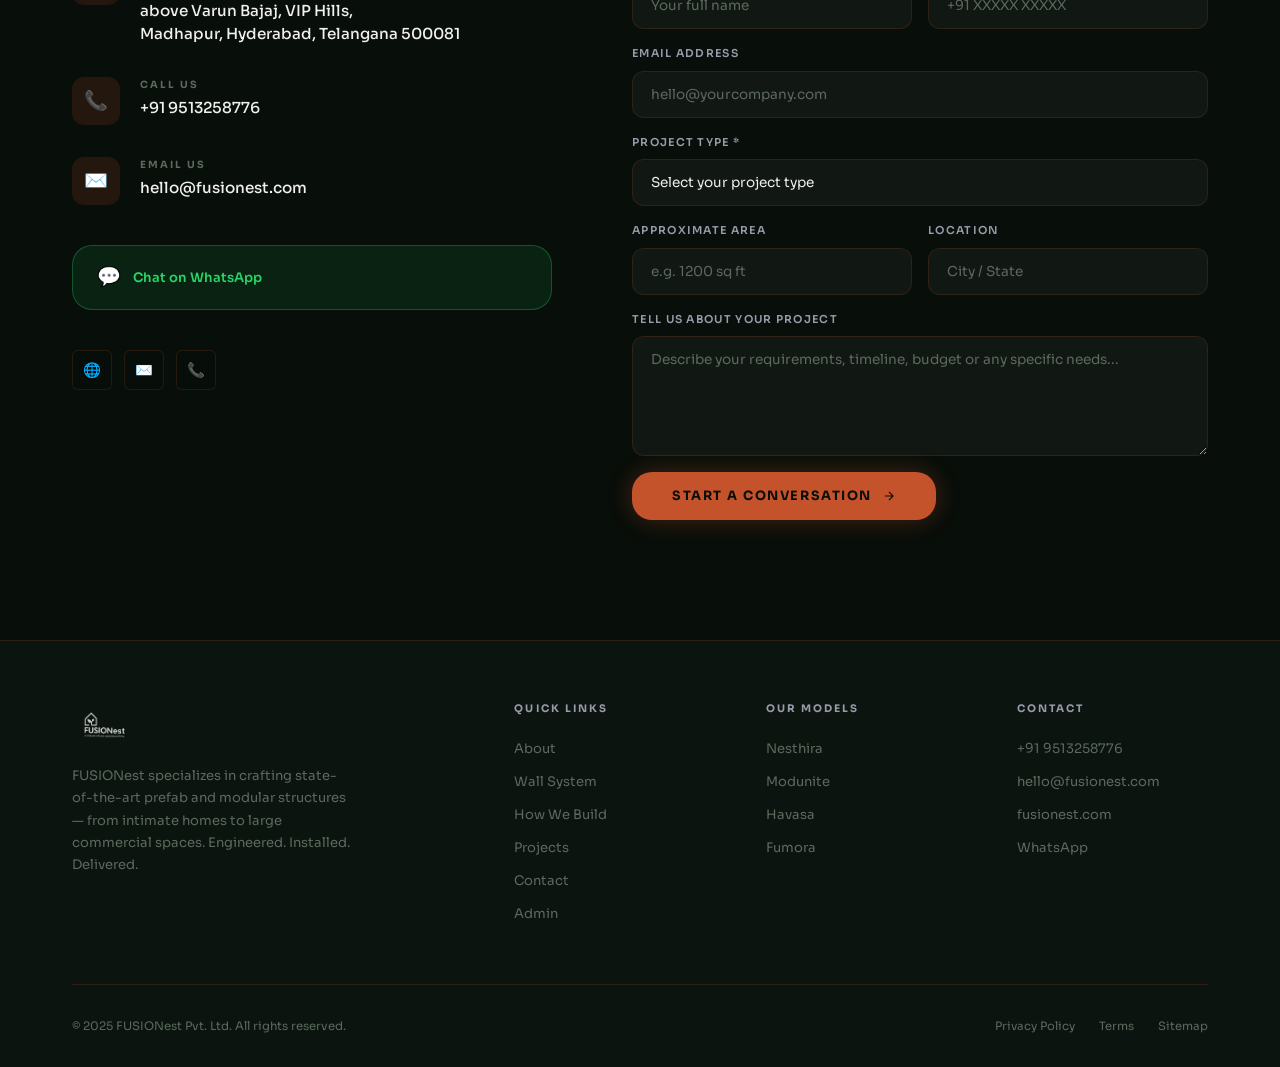
==== commit d5848f91: "Major update: new hero bg, wall illustration, remove 23+ badge, fix presentation slides, Netlify pub" ====
--- a/index.html
+++ b/index.html
@@ -75,7 +75,7 @@
      HERO SECTION
 ═══════════════════════════════════════════════════════════ -->
 <section id="hero" aria-label="Hero">
-  <div class="hero-bg-img" role="img" aria-label="Cinematic architectural background"></div>
+  <div class="hero-bg" style="background-image:url('assets/images/hero_new.jpg')" aria-hidden="true"></div>
   <div class="hero-overlay"></div>
   <div class="hero-grid"></div>
   <canvas id="hero-canvas" aria-hidden="true"></canvas>
@@ -118,14 +118,8 @@
 <section id="about-intro" aria-labelledby="about-intro-title">
   <div class="container">
     <div class="about-intro-grid">
-      <div class="about-intro-visual reveal-left">
-        <img src="assets/images/building_exterior.jpg"
-             alt="Modern FUSIONest prefab building exterior with structural steel frame"
-             class="about-intro-img" loading="lazy" />
-        <div class="about-intro-badge">
-          <strong>23+</strong>
-          <span>Years in Prefab Construction</span>
-        </div>
+      <div class="about-img">
+        <img src="assets/images/about_building.png" alt="FUSIONest modular building" style="width:100%;border-radius:var(--r-xl);" />
       </div>
       <div class="reveal-right">
         <div class="section-label">Who We Are</div>
@@ -726,9 +720,9 @@
       </div>
       <div class="about-visual reveal-right">
         <div class="about-img-container">
-          <img src="assets/images/about_bg.jpg"
-               alt="FUSIONest engineering team and construction site"
-               loading="lazy" />
+          <img src="assets/images/wall_illustration.jpg"
+           alt="FUSIONest wall system cross-section — all 7 layers from interior to exterior"
+           style="width:100%;border-radius:var(--r-xl);display:block;" />
         </div>
         <div class="about-mission-card">
           <div class="about-mission-title">Our Mission</div>
@@ -983,14 +977,15 @@
     </div>
   </div>
 
-  <!-- Slide 07 -->
+  <!-- Slide 07 — Our Work / Projects (loaded dynamically) -->
   <div class="pres-slide" data-slide="7">
     <div class="pres-grid-bg"></div>
     <div class="pres-slide-label">Our Work</div>
-    <div class="pres-slide-title">560+ <em>Projects</em></div>
-    <div class="pres-slide-content">
-      Completed across Hyderabad and beyond.<br/>
-      Homes, Farmhouses, Resorts, Offices &amp; Commercial Spaces.
+    <div class="pres-slide-title">Our <em>Projects</em></div>
+    <div id="pres-projects-grid" class="pres-slide-grid" style="gap:16px;grid-template-columns:repeat(auto-fill,minmax(180px,1fr));margin-top:24px;">
+      <div class="pres-slide-card" style="text-align:center;color:var(--text-muted);">
+        <p>Projects appear here once added via Admin panel.</p>
+      </div>
     </div>
   </div>
 
@@ -1000,21 +995,22 @@
     <div class="pres-slide-label">Quality</div>
     <div class="pres-slide-title">Quality at Every <em>Stage</em></div>
     <div class="pres-slide-content">
-      98% client satisfaction rate. Every project, every time.<br/>
-      Engineering checks at structure, frame, MEP, insulation, board and finish stages.
+      Every project, every time — we do not compromise.<br/>
+      Checks at structure, frame, MEP, insulation, board and finish stages.
     </div>
   </div>
 
   <!-- Slide 09 -->
   <div class="pres-slide" data-slide="9">
     <div class="pres-grid-bg"></div>
-    <div class="pres-slide-label">About</div>
-    <div class="pres-slide-title">23+ Years of<br/><em>Expertise</em></div>
+    <div class="pres-slide-label">About FUSIONest</div>
+    <div class="pres-slide-title">Built on <em>Experience.</em></div>
     <div class="pres-slide-content">
-      FUSIONest has been reimagining how spaces are built — faster, smarter, and more responsibly.<br/>
-      Design. Engineering. Installation. Finishing. Handover.
-    </div>
-  </div>
+      FUSIONest — Hyderabad's trusted prefab &amp; modular construction specialist.<br/>
+      Design · Engineering · Installation · Finishing · Handover
+    </div>
+  </div>
+
 
   <!-- Slide 10 -->
   <div class="pres-slide" data-slide="10">
--- a/css/style.css
+++ b/css/style.css
@@ -245,10 +245,11 @@
 #hero-canvas {
   position: absolute; inset: 0; z-index: 0;
 }
-.hero-bg-img {
+.hero-bg {
   position: absolute; inset: 0; z-index: 0;
-  background: url('../assets/images/hero_bg.jpg') center/cover no-repeat;
-  opacity: 0.25;
+  background-size: cover; background-position: center;
+  background-repeat: no-repeat;
+  filter: brightness(0.35) saturate(0.8);
 }
 .hero-overlay {
   position: absolute; inset: 0; z-index: 1;
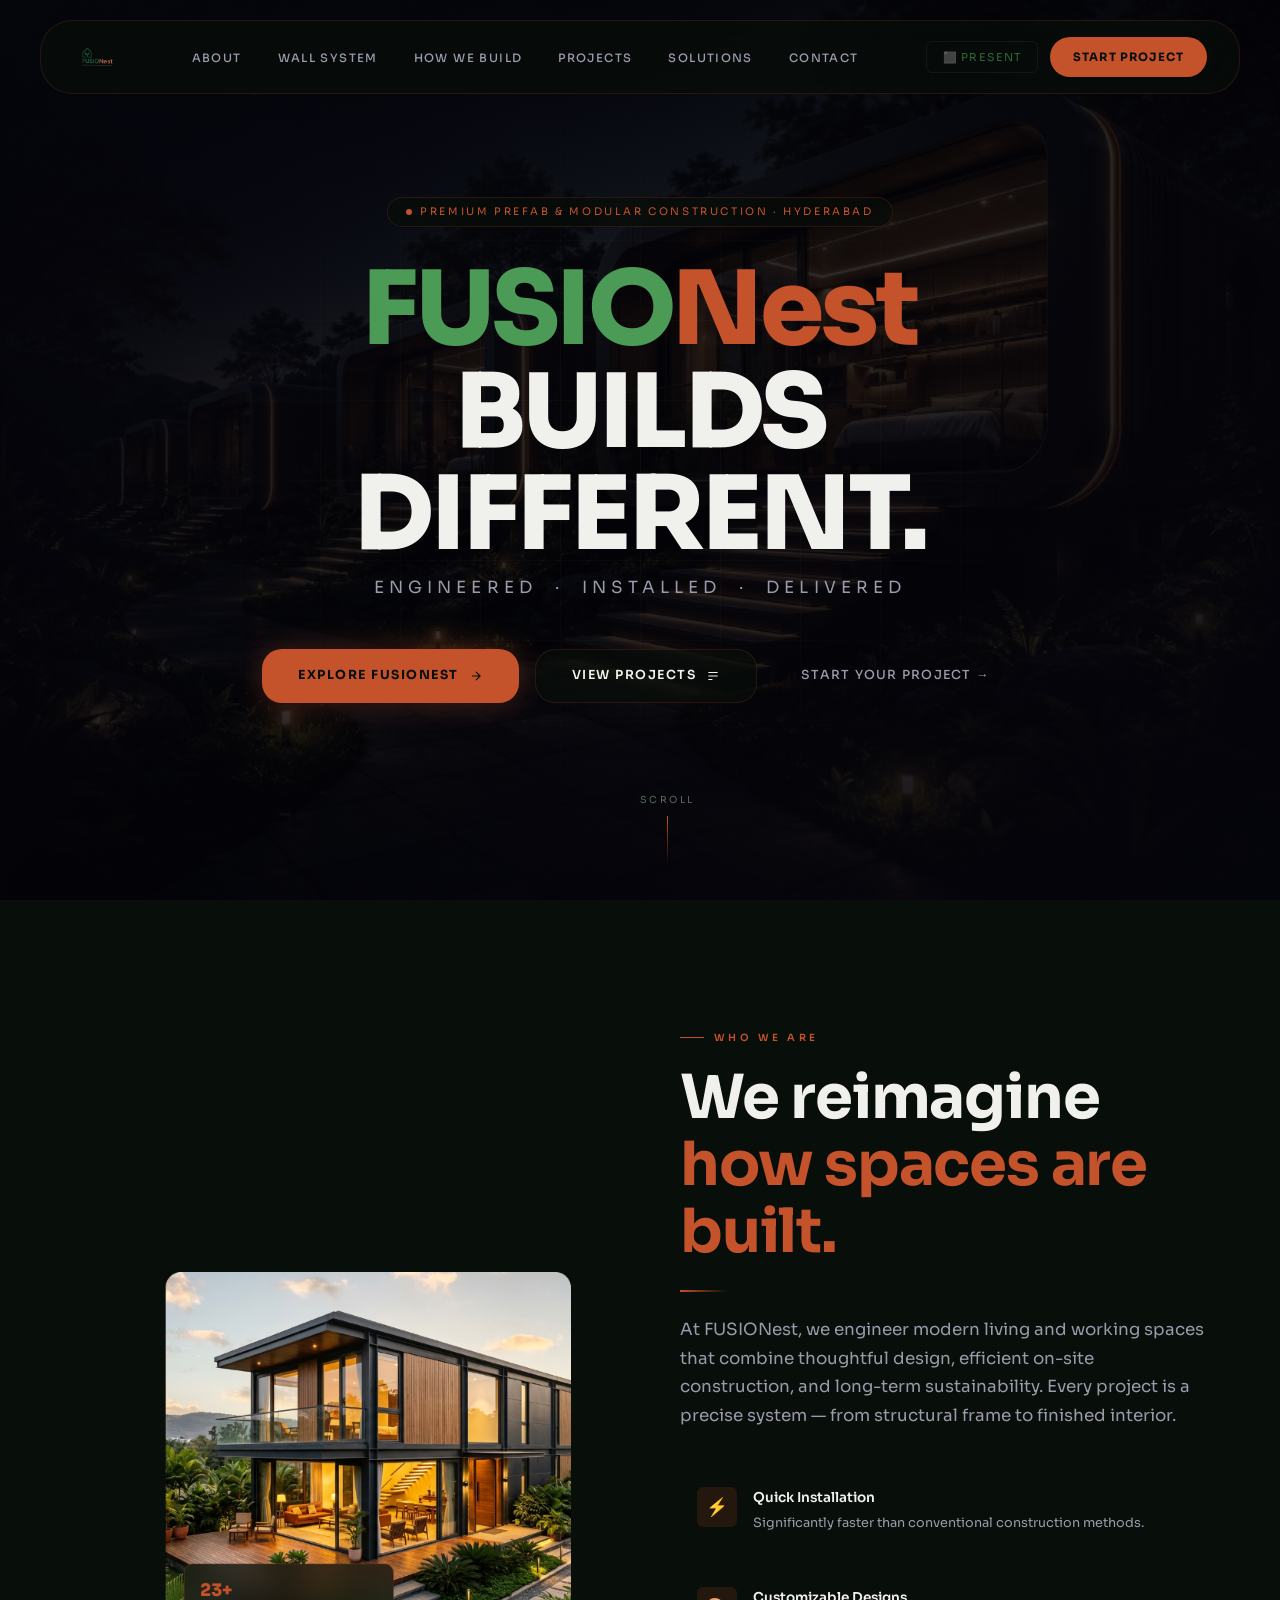
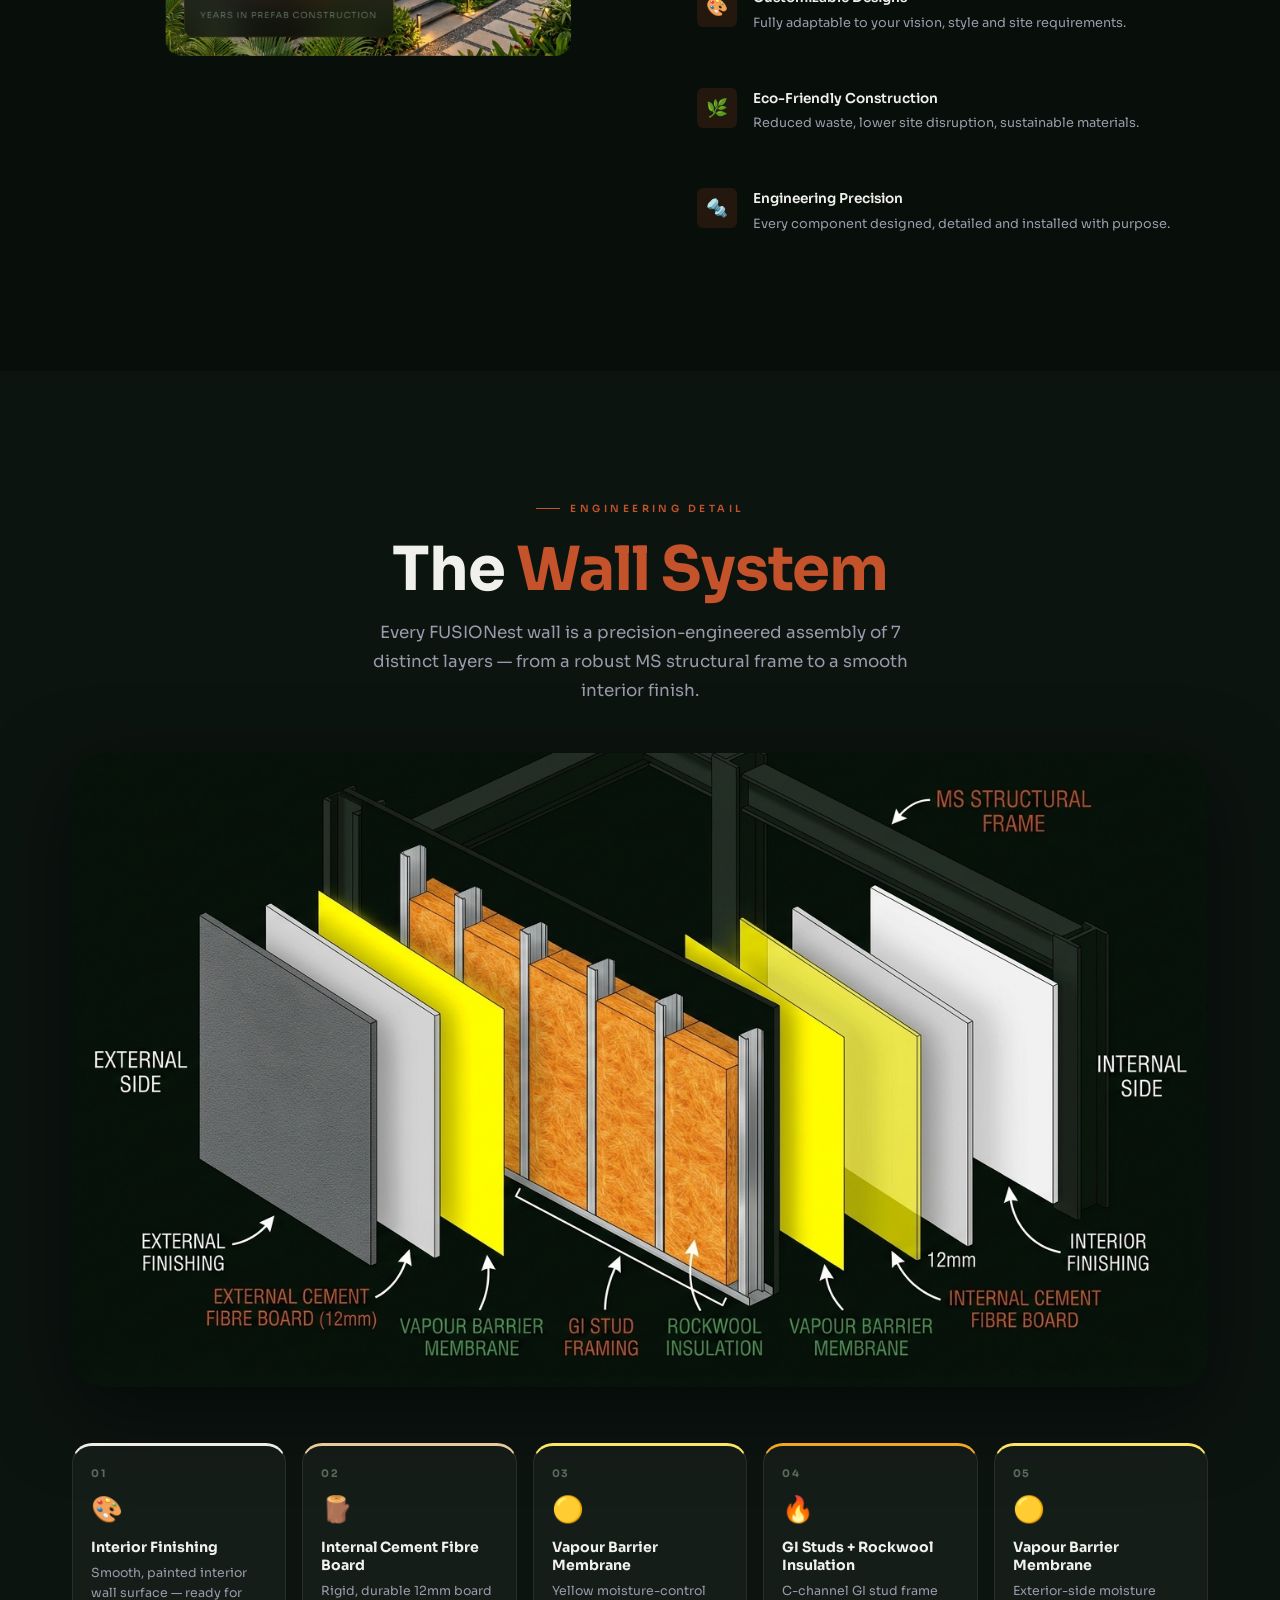
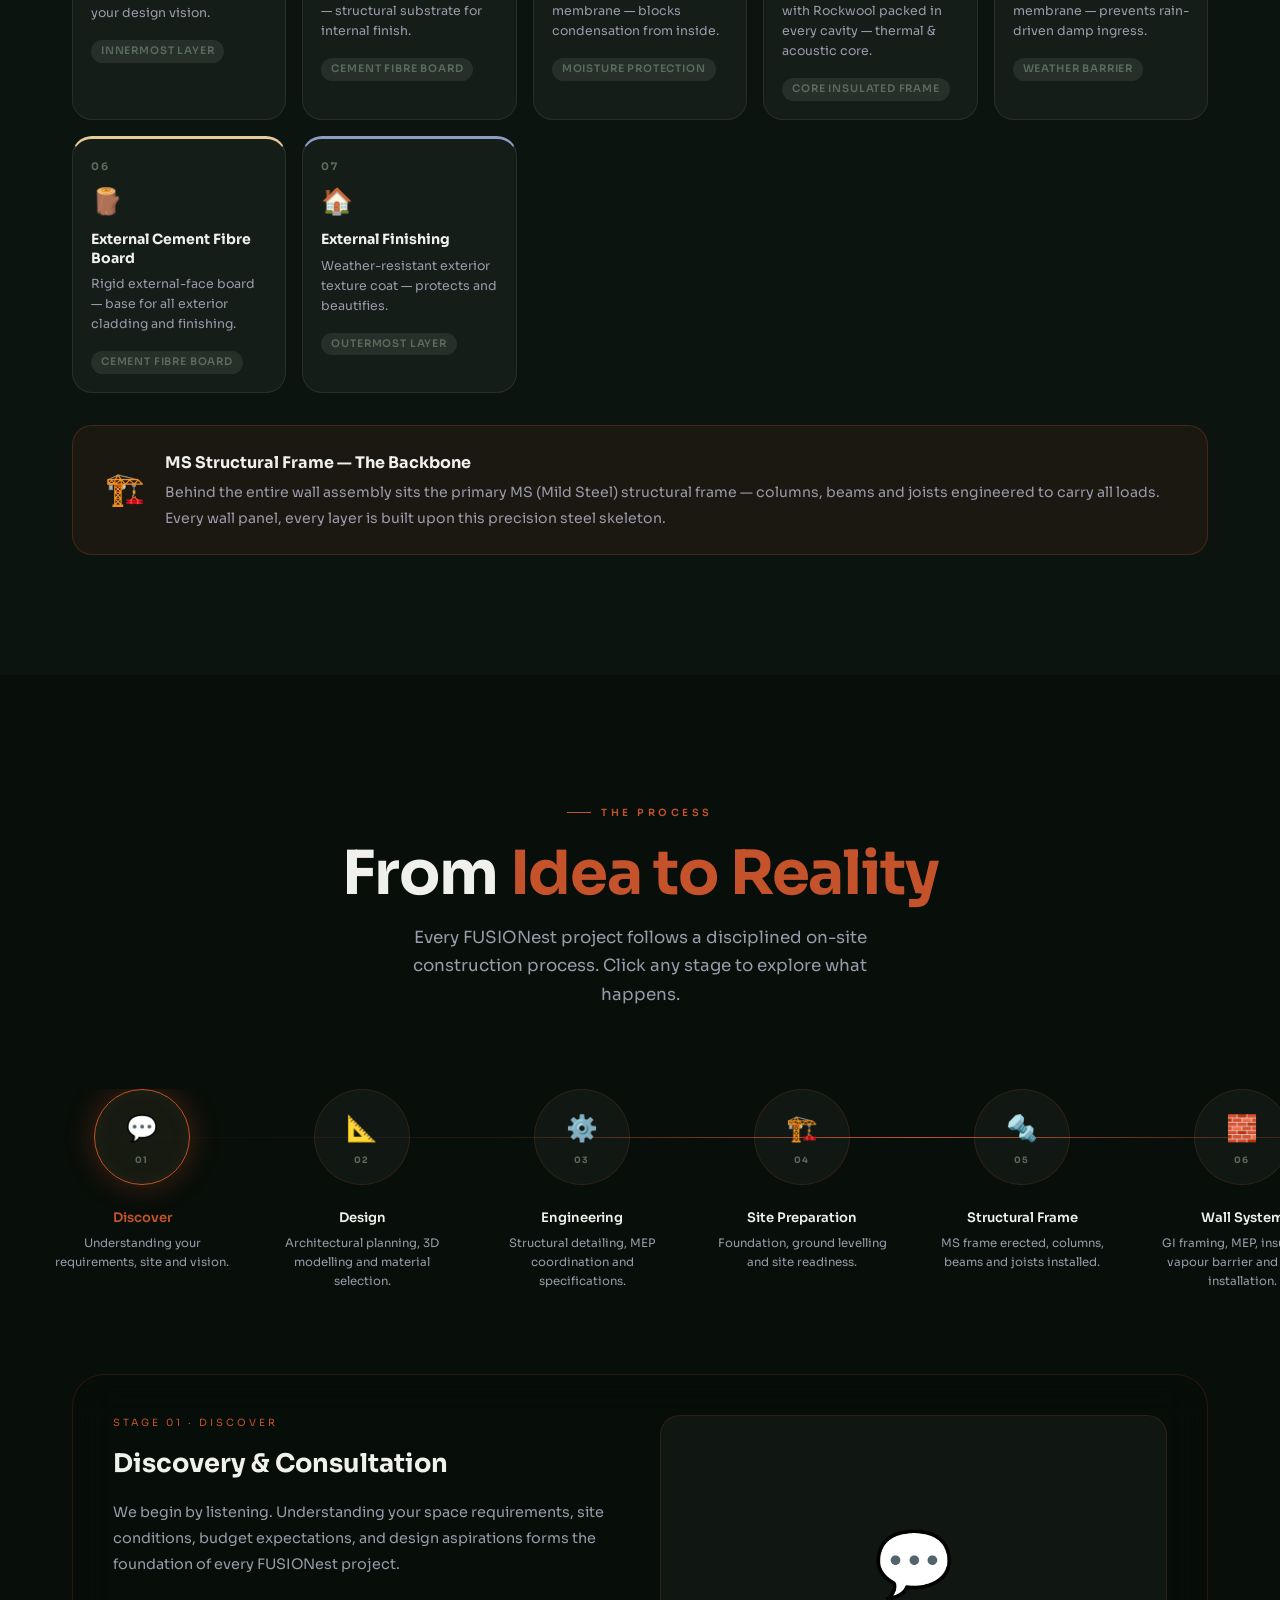
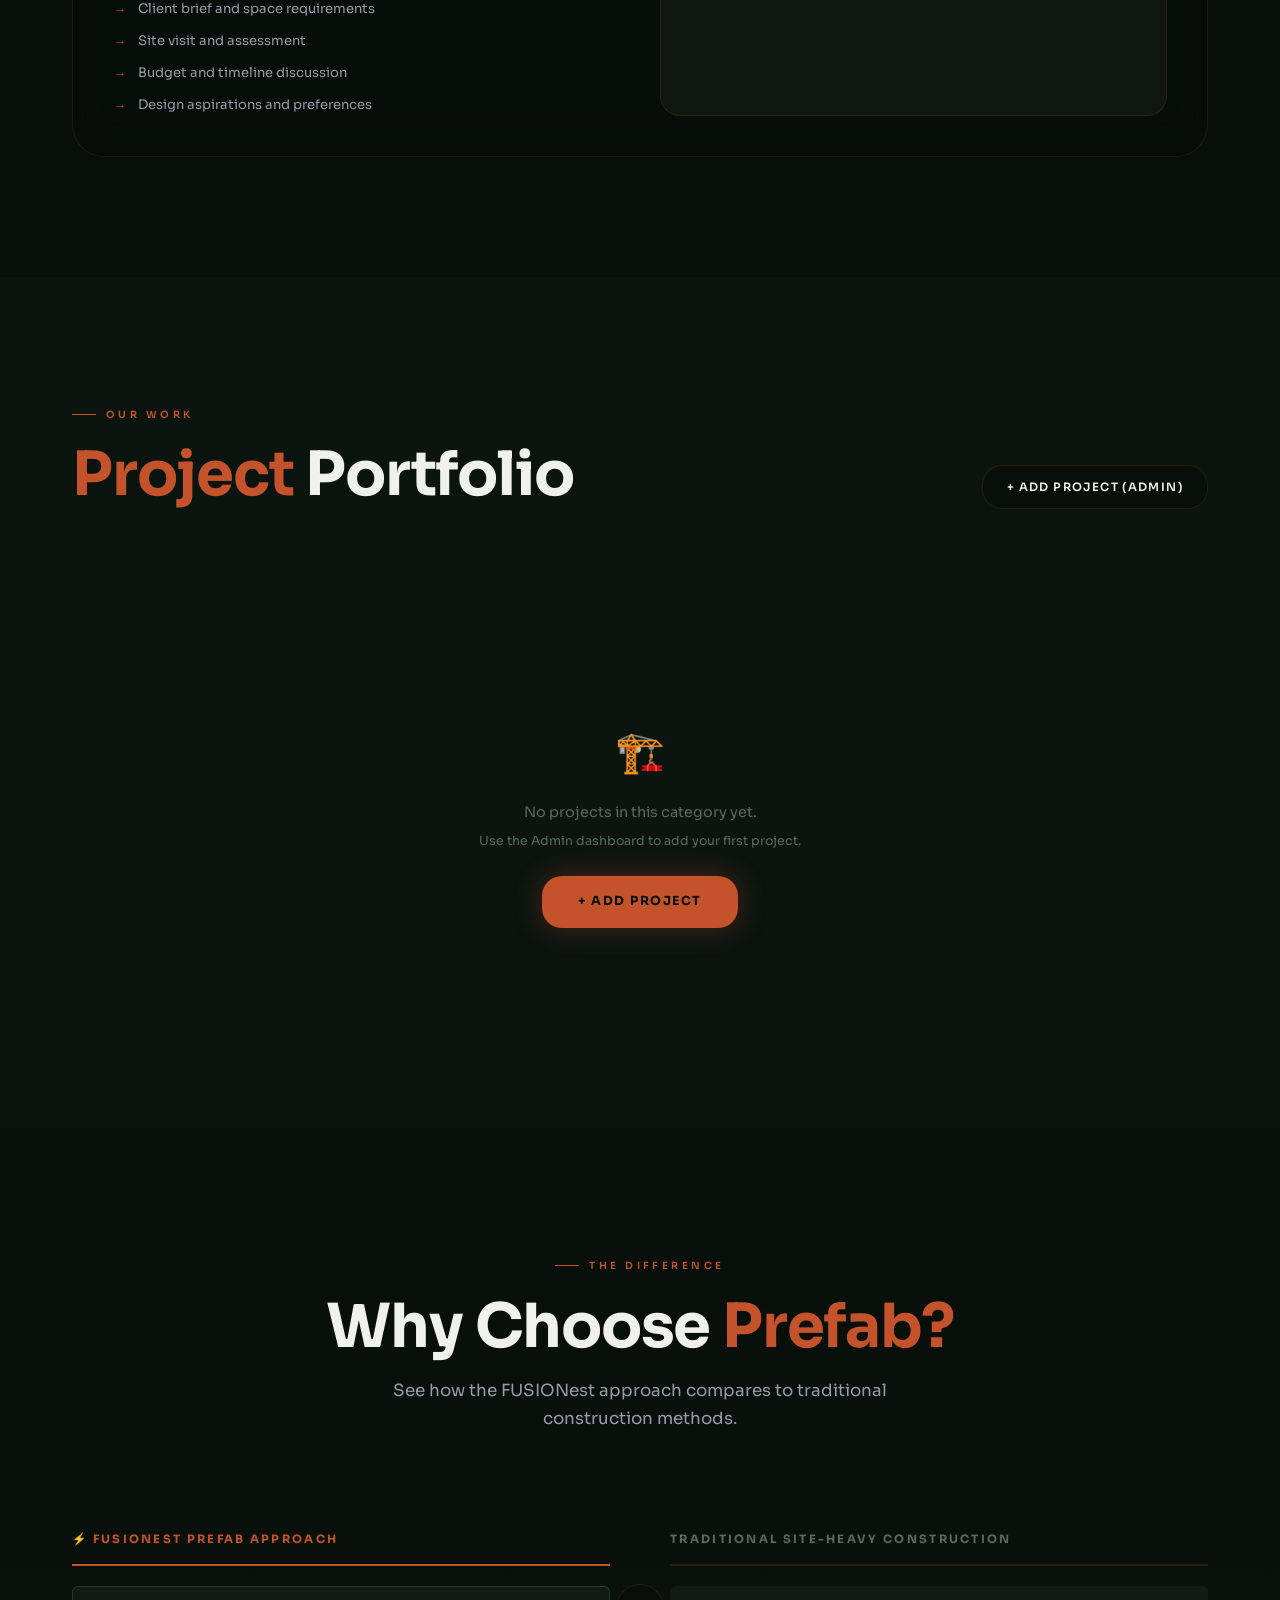
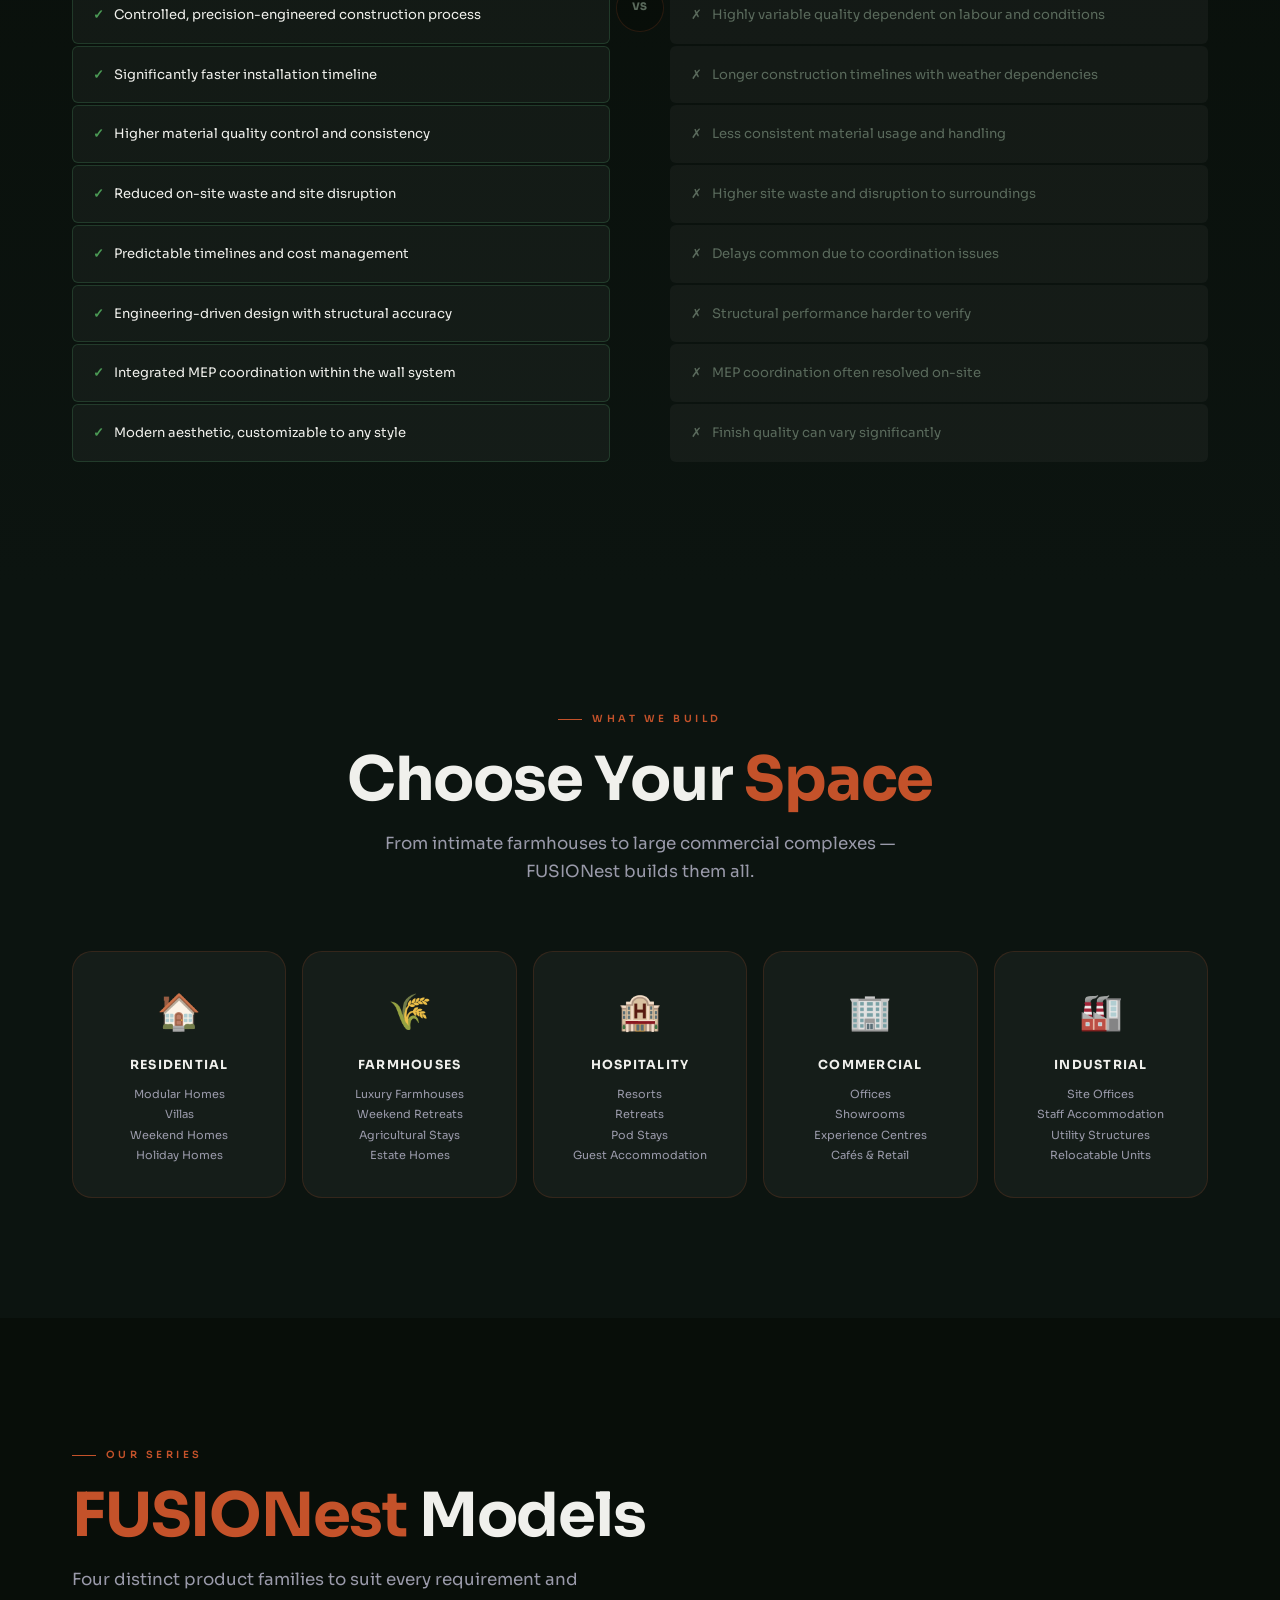
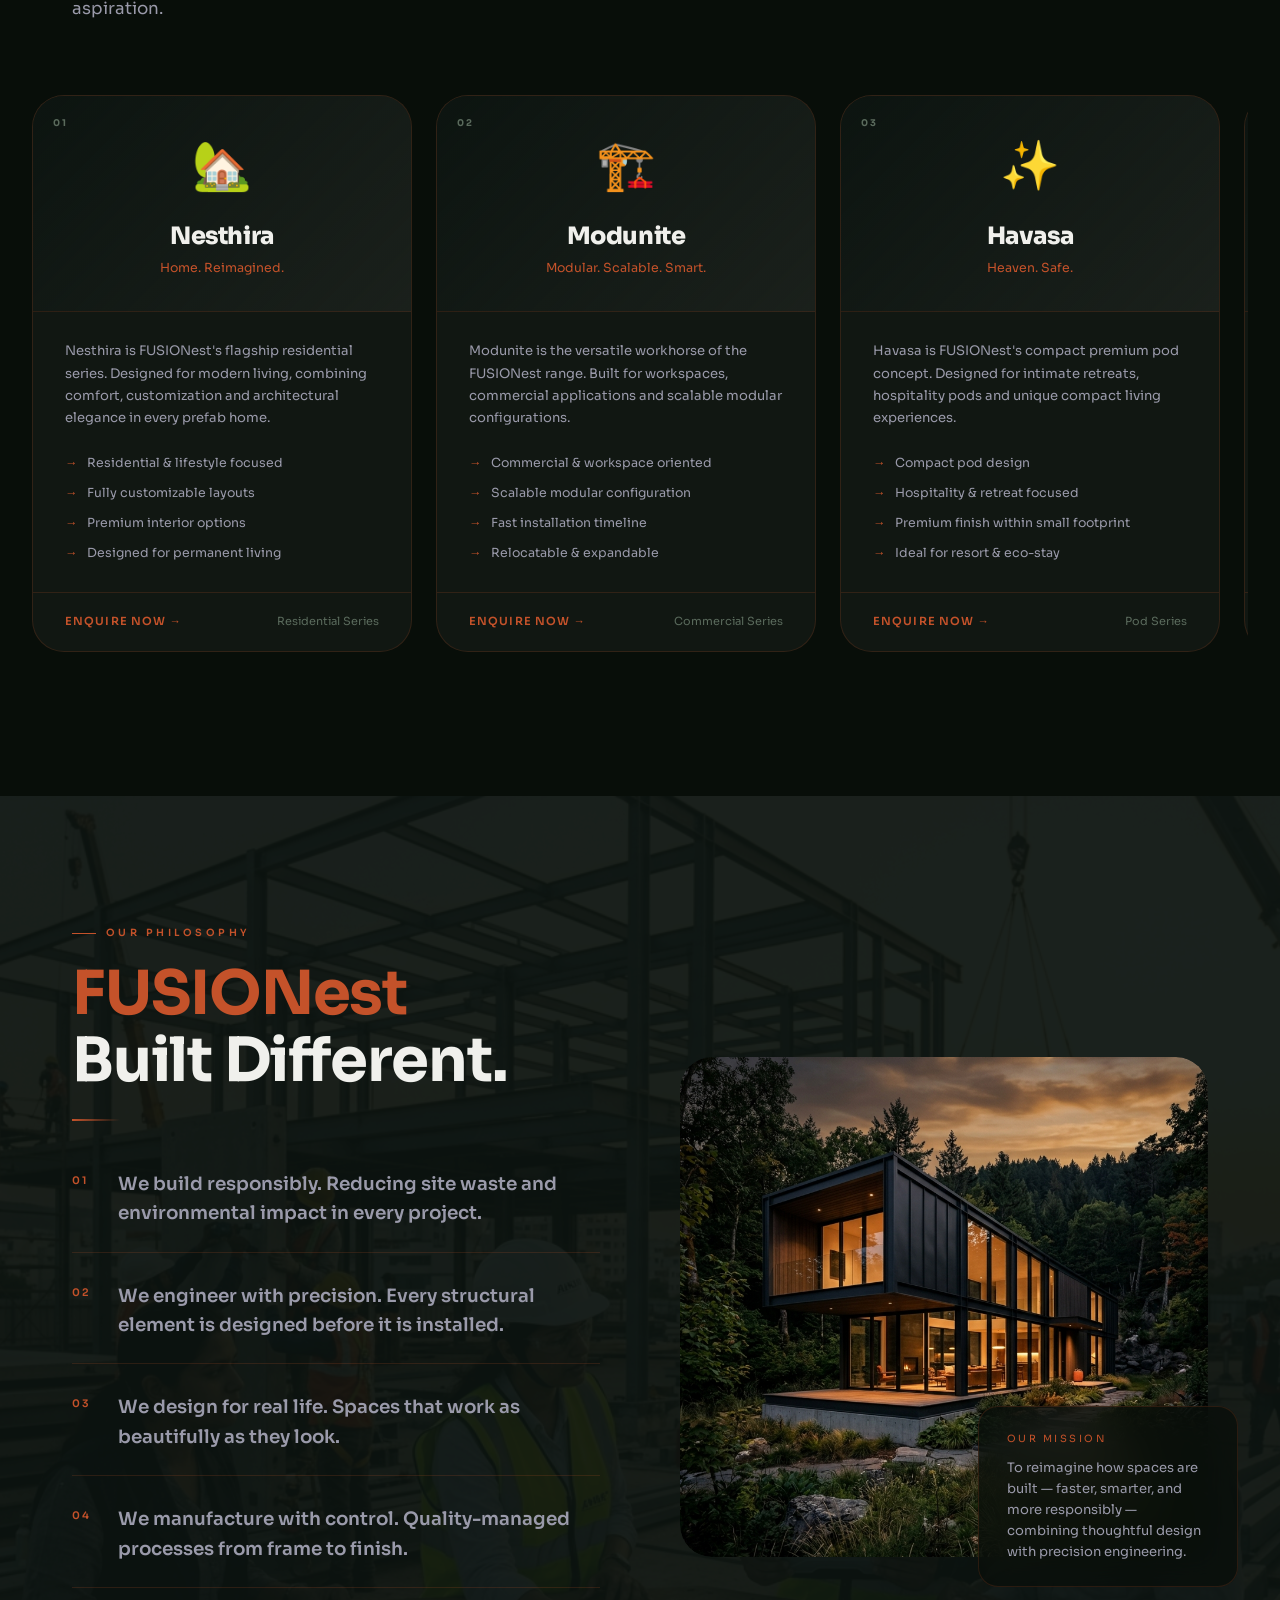
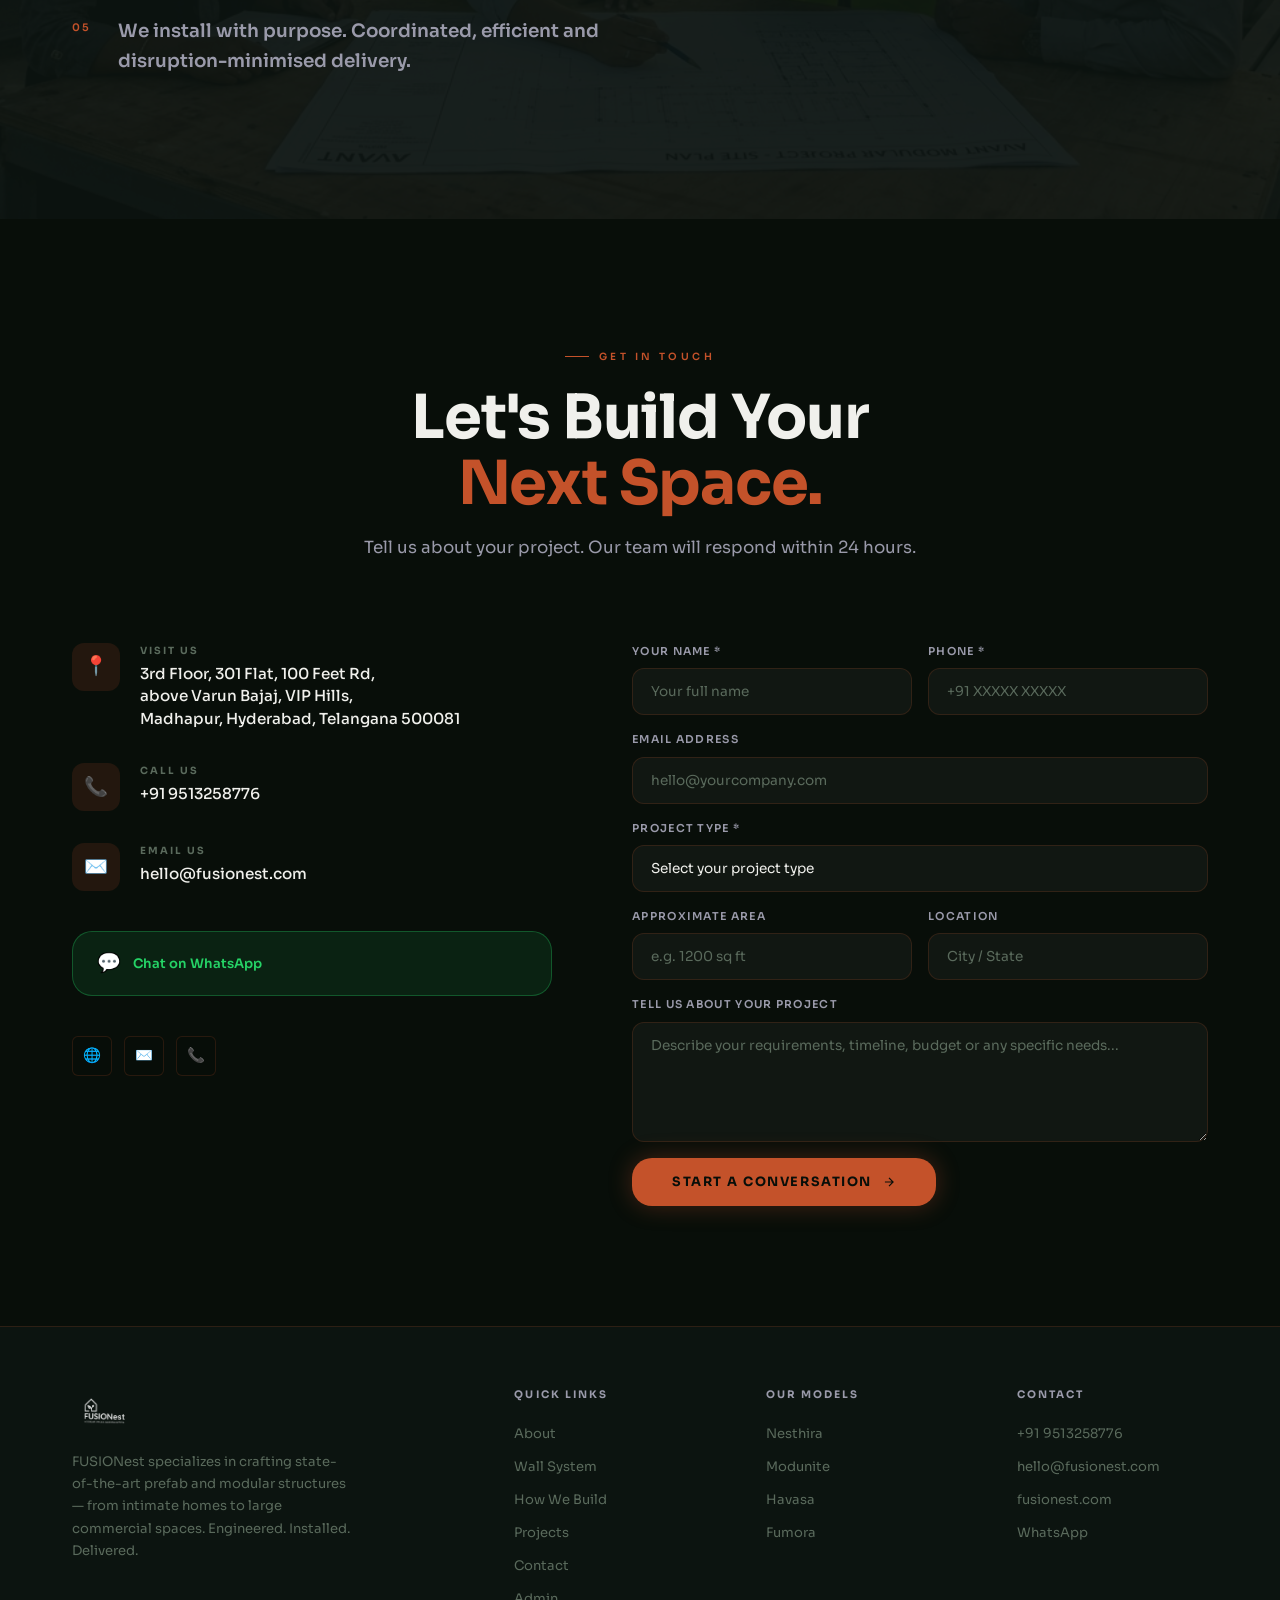
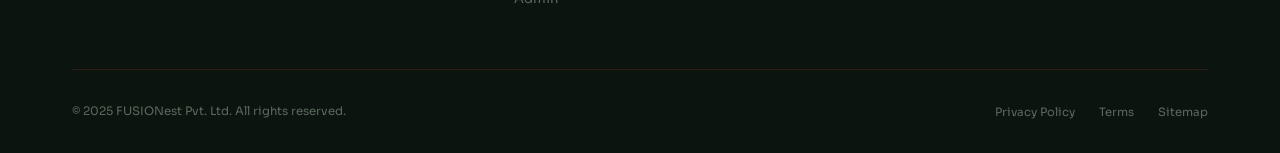
==== commit abcaa30f: "Fix: projects now show on Netlify via IndexedDB fallback; wall system rewritten; philosophy photo up" ====
--- a/index.html
+++ b/index.html
@@ -168,157 +168,102 @@
 </section>
 
 <!-- ═══════════════════════════════════════════════════════════
-     WALL SYSTEM — INTERACTIVE CUTAWAY
+     WALL SYSTEM — ILLUSTRATED CROSS-SECTION
 ═══════════════════════════════════════════════════════════ -->
 <section id="wall-system" aria-labelledby="wall-title">
   <div class="container">
-    <div class="text-center reveal" style="margin-bottom:60px;">
+    <div class="text-center reveal" style="margin-bottom:48px;">
       <div class="section-label">Engineering Detail</div>
       <h2 class="section-title" id="wall-title">The <em>Wall System</em></h2>
-      <p class="section-sub" style="margin: 16px auto 0;">
-        Click each layer to explore the engineered wall assembly used in FUSIONest structures.
+      <p class="section-sub" style="margin:16px auto 0;max-width:560px;">
+        Every FUSIONest wall is a precision-engineered assembly of 7 distinct layers —
+        from a robust MS structural frame to a smooth interior finish.
       </p>
     </div>
 
-    <div class="wall-system-grid">
-      <!-- Info panel (sticky) -->
-      <div class="wall-section-info reveal-left">
-        <div class="wall-info-panel" id="wall-info-panel">
-          <div class="wall-info-layer-num" id="wip-num">LAYER 01 · EXTERNAL FINISH</div>
-          <div class="wall-info-name" id="wip-name">External Finish</div>
-          <div class="wall-info-desc" id="wip-desc">
-            The outermost face of the FUSIONest wall system. Weather-resistant exterior finish provides
-            durability, aesthetic quality, and protection against the elements.
-          </div>
-          <div class="wall-info-specs" id="wip-specs">
-            <div class="wall-spec-row">
-              <span class="wall-spec-label">Function</span>
-              <span class="wall-spec-value">Weather Protection</span>
-            </div>
-            <div class="wall-spec-row">
-              <span class="wall-spec-label">Location</span>
-              <span class="wall-spec-value">Outermost Layer</span>
-            </div>
-            <div class="wall-spec-row">
-              <span class="wall-spec-label">Materials</span>
-              <span class="wall-spec-value">Exterior Grade Paint / Texture</span>
-            </div>
-          </div>
-        </div>
-
-        <!-- Visual bar representation -->
-        <div class="wall-visual-bar" id="wall-visual-bar" style="margin-top:24px;" aria-hidden="true">
-          <div class="wall-visual-segment active" data-seg="1" style="background:#8B9DC3;" title="External Finish"></div>
-          <div class="wall-visual-segment" data-seg="2" style="background:#E8C99A;" title="Cement Fibre Board"></div>
-          <div class="wall-visual-segment" data-seg="3" style="background:rgba(150,200,255,0.5);" title="Vapour Barrier"></div>
-          <div class="wall-visual-segment" data-seg="4" style="background:#F5A623;" title="Rockwool Insulation"></div>
-          <div class="wall-visual-segment" data-seg="5" style="background:#9B6B9B;" title="MEP Services"></div>
-          <div class="wall-visual-segment" data-seg="6" style="background:#7EB8D4;" title="GI Wall Framing"></div>
-          <div class="wall-visual-segment" data-seg="7" style="background:#C8D8A0;" title="MS Structural Frame"></div>
-        </div>
-        <p style="font-size:0.65rem;color:var(--text-muted);margin-top:10px;text-align:center;letter-spacing:0.1em;">← EXTERIOR &nbsp;&nbsp;&nbsp;&nbsp;&nbsp; INTERIOR →</p>
-      </div>
-
-      <!-- Layers list -->
-      <div class="reveal-right">
-        <div class="wall-layers-wrapper" id="wall-layers" role="list" aria-label="Wall system layers">
-
-          <div class="wall-layer active" data-layer="1" role="listitem" tabindex="0"
-               aria-label="Layer 1: External Finish - click for details">
-            <div class="wall-layer-swatch"></div>
-            <div class="wall-layer-body">
-              <div>
-                <div class="wall-layer-number">Layer 01</div>
-                <div class="wall-layer-name">External Finish</div>
-                <div class="wall-layer-role">Weather barrier &amp; aesthetics</div>
-              </div>
-              <span class="wall-layer-arrow">→</span>
-            </div>
-          </div>
-
-          <div class="wall-layer" data-layer="2" role="listitem" tabindex="0"
-               aria-label="Layer 2: Cement Fibre Board">
-            <div class="wall-layer-swatch"></div>
-            <div class="wall-layer-body">
-              <div>
-                <div class="wall-layer-number">Layer 02</div>
-                <div class="wall-layer-name">Cement Fibre Board</div>
-                <div class="wall-layer-role">Structural sheathing &amp; finish substrate</div>
-              </div>
-              <span class="wall-layer-arrow">→</span>
-            </div>
-          </div>
-
-          <div class="wall-layer" data-layer="3" role="listitem" tabindex="0"
-               aria-label="Layer 3: Vapour Barrier">
-            <div class="wall-layer-swatch"></div>
-            <div class="wall-layer-body">
-              <div>
-                <div class="wall-layer-number">Layer 03</div>
-                <div class="wall-layer-name">Vapour Barrier</div>
-                <div class="wall-layer-role">Moisture management membrane</div>
-              </div>
-              <span class="wall-layer-arrow">→</span>
-            </div>
-          </div>
-
-          <div class="wall-layer" data-layer="4" role="listitem" tabindex="0"
-               aria-label="Layer 4: Rockwool Insulation">
-            <div class="wall-layer-swatch"></div>
-            <div class="wall-layer-body">
-              <div>
-                <div class="wall-layer-number">Layer 04</div>
-                <div class="wall-layer-name">Rockwool Insulation</div>
-                <div class="wall-layer-role">Thermal &amp; acoustic performance</div>
-              </div>
-              <span class="wall-layer-arrow">→</span>
-            </div>
-          </div>
-
-          <div class="wall-layer" data-layer="5" role="listitem" tabindex="0"
-               aria-label="Layer 5: MEP Services">
-            <div class="wall-layer-swatch"></div>
-            <div class="wall-layer-body">
-              <div>
-                <div class="wall-layer-number">Layer 05</div>
-                <div class="wall-layer-name">MEP Services</div>
-                <div class="wall-layer-role">Electrical conduits &amp; plumbing routes</div>
-              </div>
-              <span class="wall-layer-arrow">→</span>
-            </div>
-          </div>
-
-          <div class="wall-layer" data-layer="6" role="listitem" tabindex="0"
-               aria-label="Layer 6: GI Wall Framing">
-            <div class="wall-layer-swatch"></div>
-            <div class="wall-layer-body">
-              <div>
-                <div class="wall-layer-number">Layer 06</div>
-                <div class="wall-layer-name">GI Wall Framing</div>
-                <div class="wall-layer-role">Precision C-channel structural grid</div>
-              </div>
-              <span class="wall-layer-arrow">→</span>
-            </div>
-          </div>
-
-          <div class="wall-layer" data-layer="7" role="listitem" tabindex="0"
-               aria-label="Layer 7: MS Structural Frame">
-            <div class="wall-layer-swatch"></div>
-            <div class="wall-layer-body">
-              <div>
-                <div class="wall-layer-number">Layer 07</div>
-                <div class="wall-layer-name">MS Structural Frame</div>
-                <div class="wall-layer-role">Primary load-bearing steel skeleton</div>
-              </div>
-              <span class="wall-layer-arrow">→</span>
-            </div>
-          </div>
-
-        </div>
-      </div>
-    </div>
+    <!-- Full-width illustration -->
+    <div class="reveal" style="margin-bottom:56px;border-radius:var(--r-xl);overflow:hidden;box-shadow:0 24px 80px rgba(0,0,0,0.5);">
+      <img src="assets/images/wall_illustration.jpg"
+           alt="FUSIONest wall cross-section: 7 engineered layers from interior finish to external finish"
+           style="width:100%;display:block;border-radius:var(--r-xl);" loading="lazy" />
+    </div>
+
+    <!-- Layer cards: correct order interior → exterior -->
+    <div class="reveal" style="display:grid;grid-template-columns:repeat(auto-fit,minmax(200px,1fr));gap:16px;">
+
+      <div class="wall-layer-card" style="--card-color:#F0EDE8;">
+        <div class="wlc-num">01</div>
+        <div class="wlc-icon">🎨</div>
+        <div class="wlc-name">Interior Finishing</div>
+        <div class="wlc-desc">Smooth, painted interior wall surface — ready for your design vision.</div>
+        <div class="wlc-tag">Innermost Layer</div>
+      </div>
+
+      <div class="wall-layer-card" style="--card-color:#E8C99A;">
+        <div class="wlc-num">02</div>
+        <div class="wlc-icon">🪵</div>
+        <div class="wlc-name">Internal Cement Fibre Board</div>
+        <div class="wlc-desc">Rigid, durable 12mm board — structural substrate for internal finish.</div>
+        <div class="wlc-tag">Cement Fibre Board</div>
+      </div>
+
+      <div class="wall-layer-card" style="--card-color:#FFE566;">
+        <div class="wlc-num">03</div>
+        <div class="wlc-icon">🟡</div>
+        <div class="wlc-name">Vapour Barrier Membrane</div>
+        <div class="wlc-desc">Yellow moisture-control membrane — blocks condensation from inside.</div>
+        <div class="wlc-tag">Moisture Protection</div>
+      </div>
+
+      <div class="wall-layer-card" style="--card-color:#F5A623;">
+        <div class="wlc-num">04</div>
+        <div class="wlc-icon">🔥</div>
+        <div class="wlc-name">GI Studs + Rockwool Insulation</div>
+        <div class="wlc-desc">C-channel GI stud frame with Rockwool packed in every cavity — thermal &amp; acoustic core.</div>
+        <div class="wlc-tag">Core Insulated Frame</div>
+      </div>
+
+      <div class="wall-layer-card" style="--card-color:#FFE566;">
+        <div class="wlc-num">05</div>
+        <div class="wlc-icon">🟡</div>
+        <div class="wlc-name">Vapour Barrier Membrane</div>
+        <div class="wlc-desc">Exterior-side moisture membrane — prevents rain-driven damp ingress.</div>
+        <div class="wlc-tag">Weather Barrier</div>
+      </div>
+
+      <div class="wall-layer-card" style="--card-color:#E8C99A;">
+        <div class="wlc-num">06</div>
+        <div class="wlc-icon">🪵</div>
+        <div class="wlc-name">External Cement Fibre Board</div>
+        <div class="wlc-desc">Rigid external-face board — base for all exterior cladding and finishing.</div>
+        <div class="wlc-tag">Cement Fibre Board</div>
+      </div>
+
+      <div class="wall-layer-card" style="--card-color:#8B9DC3;">
+        <div class="wlc-num">07</div>
+        <div class="wlc-icon">🏠</div>
+        <div class="wlc-name">External Finishing</div>
+        <div class="wlc-desc">Weather-resistant exterior texture coat — protects and beautifies.</div>
+        <div class="wlc-tag">Outermost Layer</div>
+      </div>
+
+    </div>
+
+    <!-- MS Frame note -->
+    <div class="reveal" style="margin-top:32px;padding:24px 32px;background:rgba(196,82,42,0.08);border:1px solid rgba(196,82,42,0.25);border-radius:var(--r-lg);display:flex;align-items:center;gap:20px;">
+      <span style="font-size:2rem;">🏗️</span>
+      <div>
+        <strong style="color:var(--terracotta);font-size:1rem;display:block;margin-bottom:4px;">MS Structural Frame — The Backbone</strong>
+        <span style="color:var(--text-secondary);font-size:0.88rem;">
+          Behind the entire wall assembly sits the primary MS (Mild Steel) structural frame — columns, beams and joists
+          engineered to carry all loads. Every wall panel, every layer is built upon this precision steel skeleton.
+        </span>
+      </div>
+    </div>
+
   </div>
 </section>
+
 
 <!-- ═══════════════════════════════════════════════════════════
      CONSTRUCTION STAGES
@@ -720,9 +665,9 @@
       </div>
       <div class="about-visual reveal-right">
         <div class="about-img-container">
-          <img src="assets/images/wall_illustration.jpg"
-           alt="FUSIONest wall system cross-section — all 7 layers from interior to exterior"
-           style="width:100%;border-radius:var(--r-xl);display:block;" />
+          <img src="assets/images/philosophy.jpg"
+               alt="FUSIONest — purposeful, premium prefab construction"
+               style="width:100%;border-radius:var(--r-xl);display:block;object-fit:cover;" loading="lazy" />
         </div>
         <div class="about-mission-card">
           <div class="about-mission-title">Our Mission</div>
--- a/css/style.css
+++ b/css/style.css
@@ -1209,3 +1209,69 @@
 .flex-center { display: flex; align-items: center; justify-content: center; }
 .gap-16 { gap: 16px; }
 .hidden { display: none !important; }
+
+/* ── WALL LAYER CARDS (new illustrated system) ─────────────── */
+.wall-layer-card {
+  background: rgba(255,255,255,0.04);
+  border: 1px solid rgba(255,255,255,0.08);
+  border-top: 3px solid var(--card-color, #C4522A);
+  border-radius: var(--r-lg);
+  padding: 20px 18px 18px;
+  transition: transform 0.25s ease, box-shadow 0.25s ease;
+  position: relative;
+}
+.wall-layer-card:hover {
+  transform: translateY(-4px);
+  box-shadow: 0 12px 40px rgba(0,0,0,0.4);
+  background: rgba(255,255,255,0.07);
+}
+.wlc-num {
+  font-size: 0.65rem;
+  font-weight: 700;
+  letter-spacing: 0.15em;
+  color: var(--text-muted);
+  margin-bottom: 6px;
+}
+.wlc-icon {
+  font-size: 1.6rem;
+  margin-bottom: 8px;
+  display: block;
+}
+.wlc-name {
+  font-size: 0.88rem;
+  font-weight: 700;
+  color: var(--text-primary);
+  margin-bottom: 8px;
+  line-height: 1.3;
+}
+.wlc-desc {
+  font-size: 0.78rem;
+  color: var(--text-secondary);
+  line-height: 1.6;
+  margin-bottom: 12px;
+}
+.wlc-tag {
+  display: inline-block;
+  font-size: 0.65rem;
+  font-weight: 600;
+  letter-spacing: 0.08em;
+  padding: 3px 10px;
+  border-radius: 20px;
+  background: rgba(255,255,255,0.08);
+  color: var(--text-muted);
+  text-transform: uppercase;
+}
+
+/* ── ABOUT INTRO — WHO WE ARE PHOTO ───────────────────────── */
+.about-img {
+  position: relative;
+  border-radius: var(--r-xl);
+  overflow: hidden;
+}
+.about-img img {
+  width: 100%;
+  display: block;
+  border-radius: var(--r-xl);
+  object-fit: cover;
+}
+
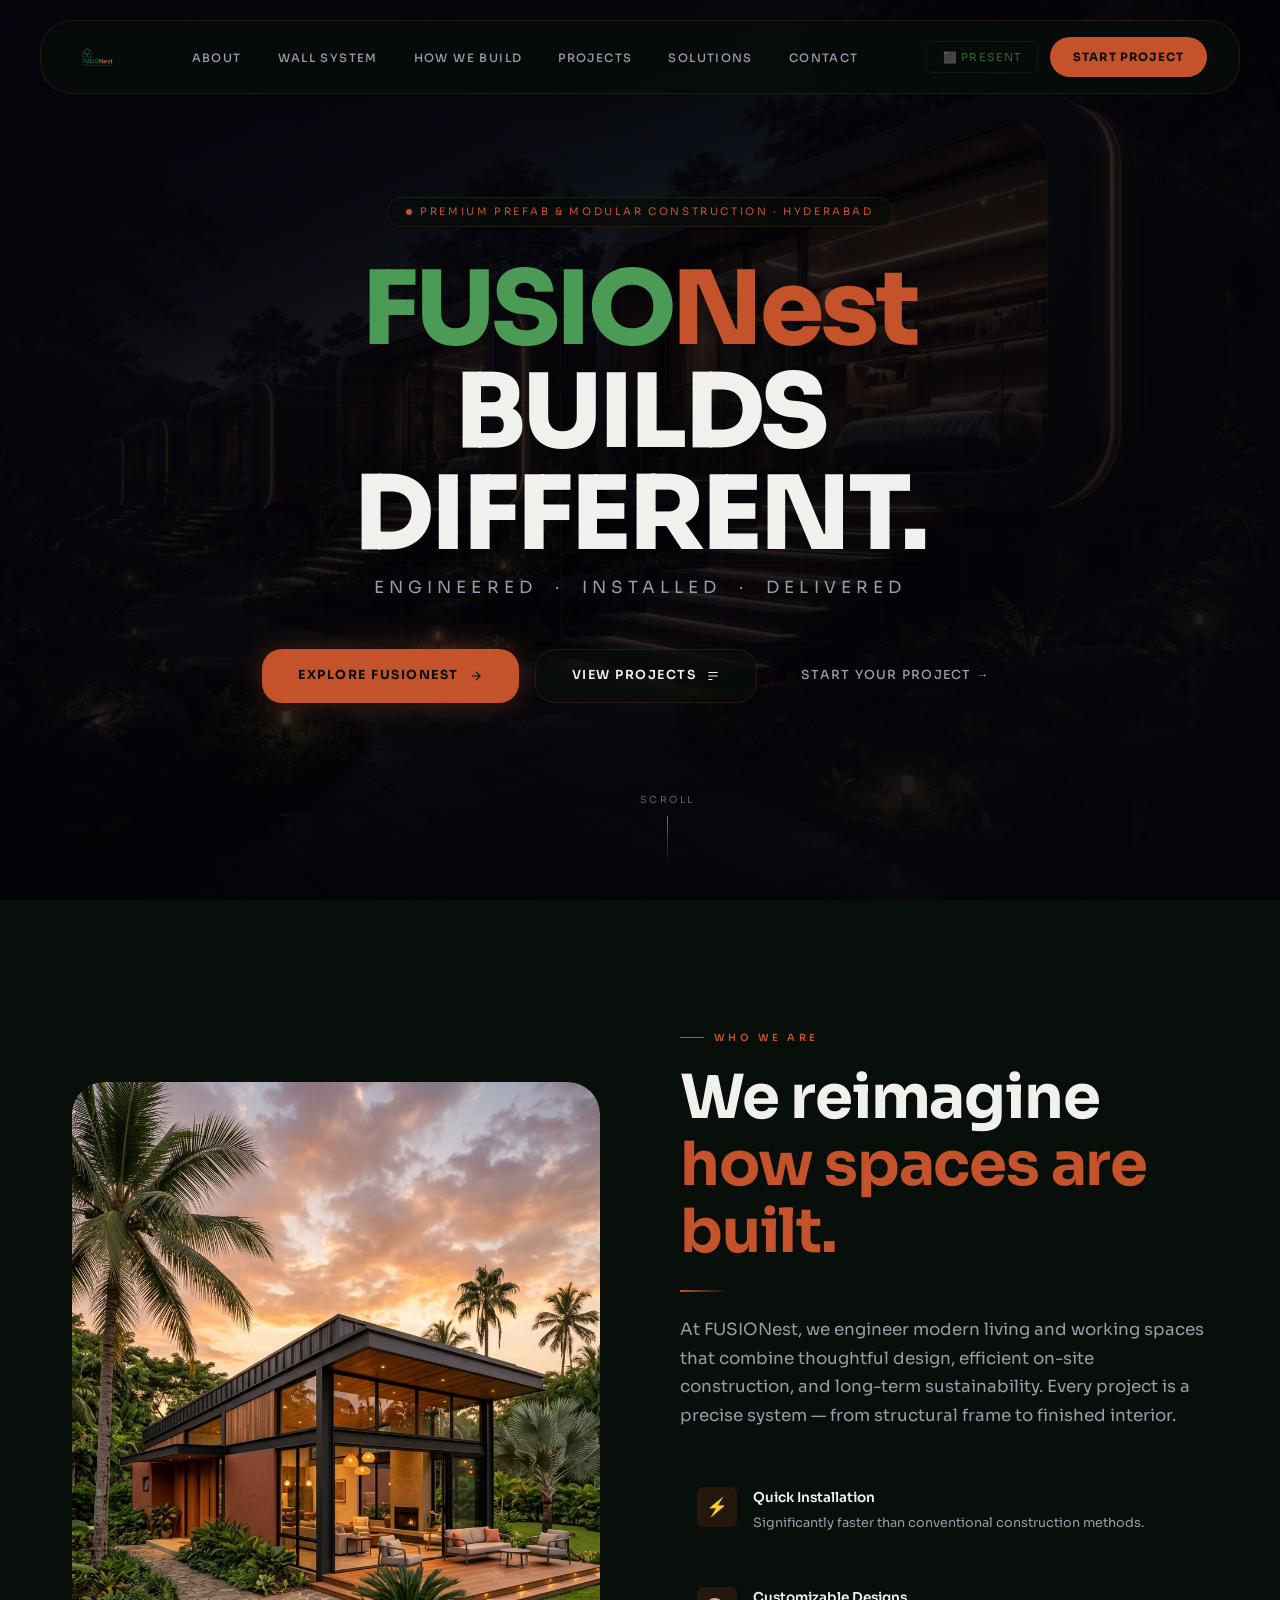
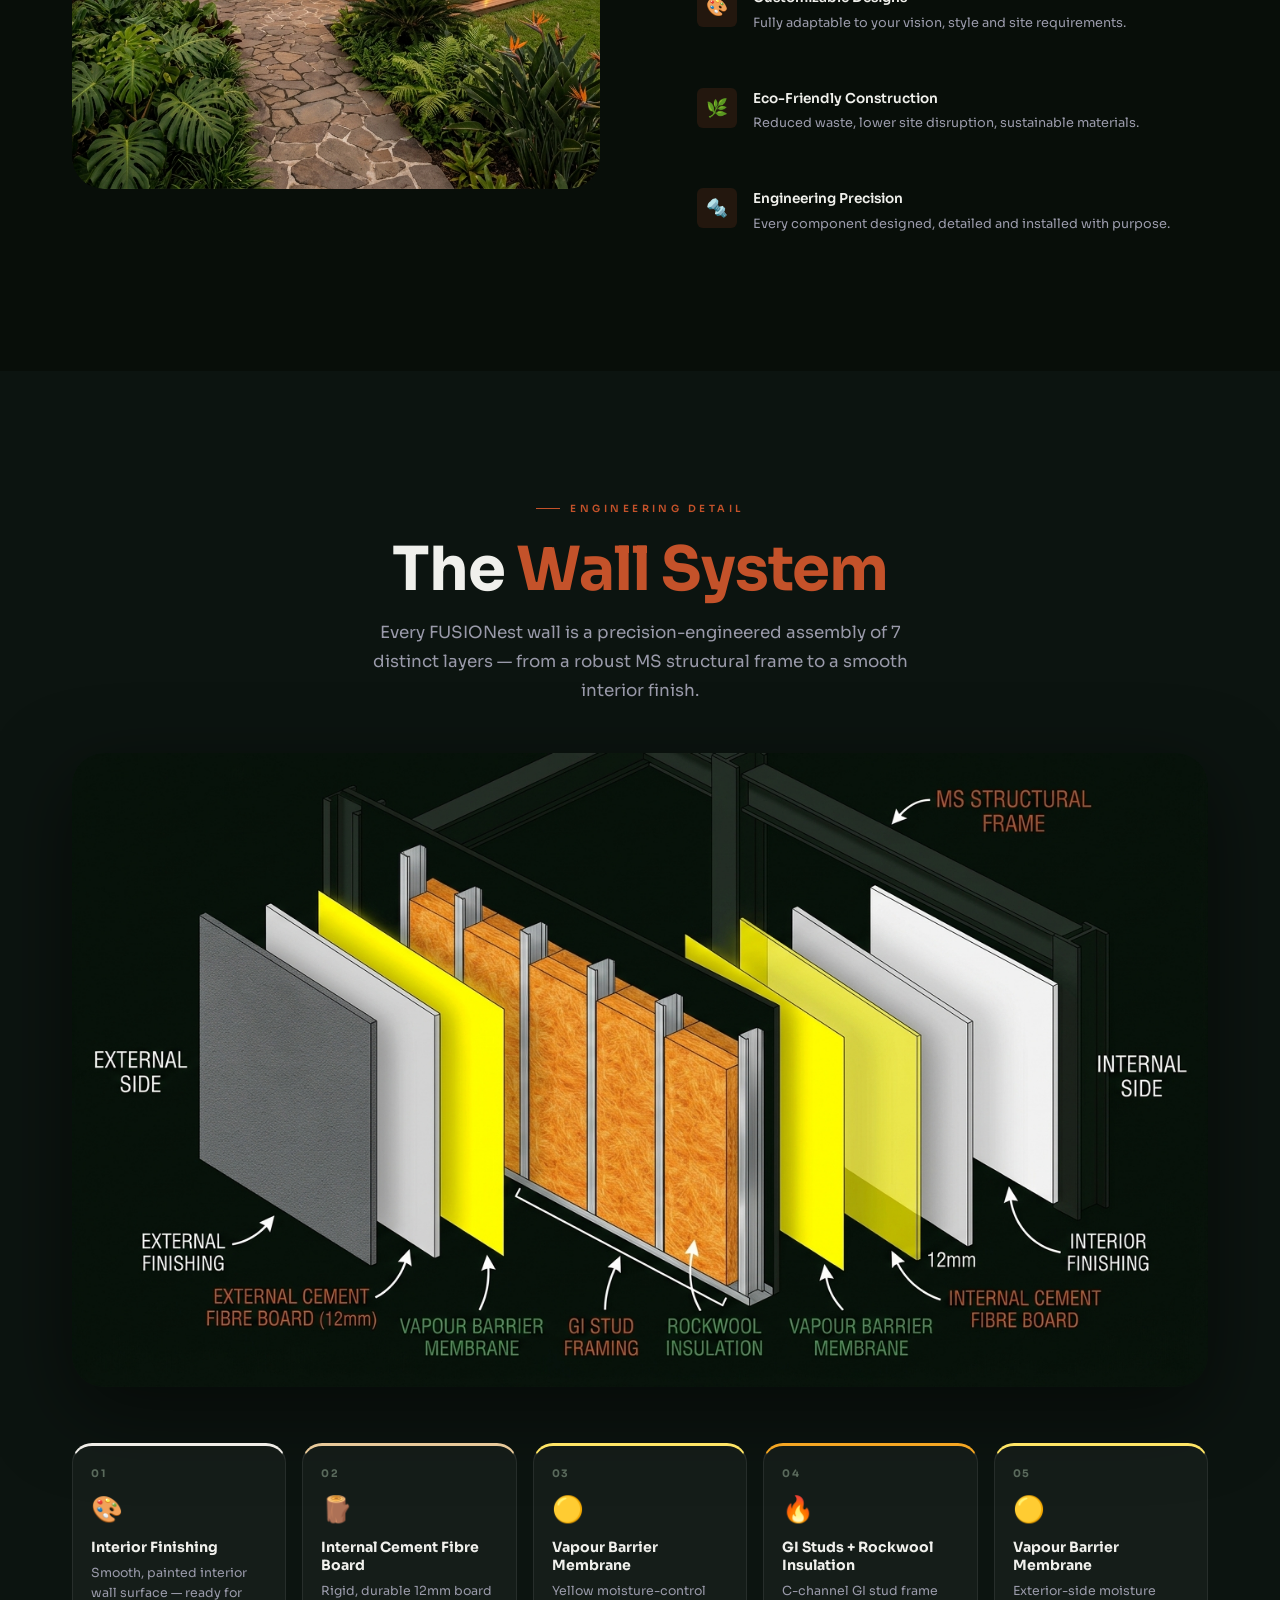
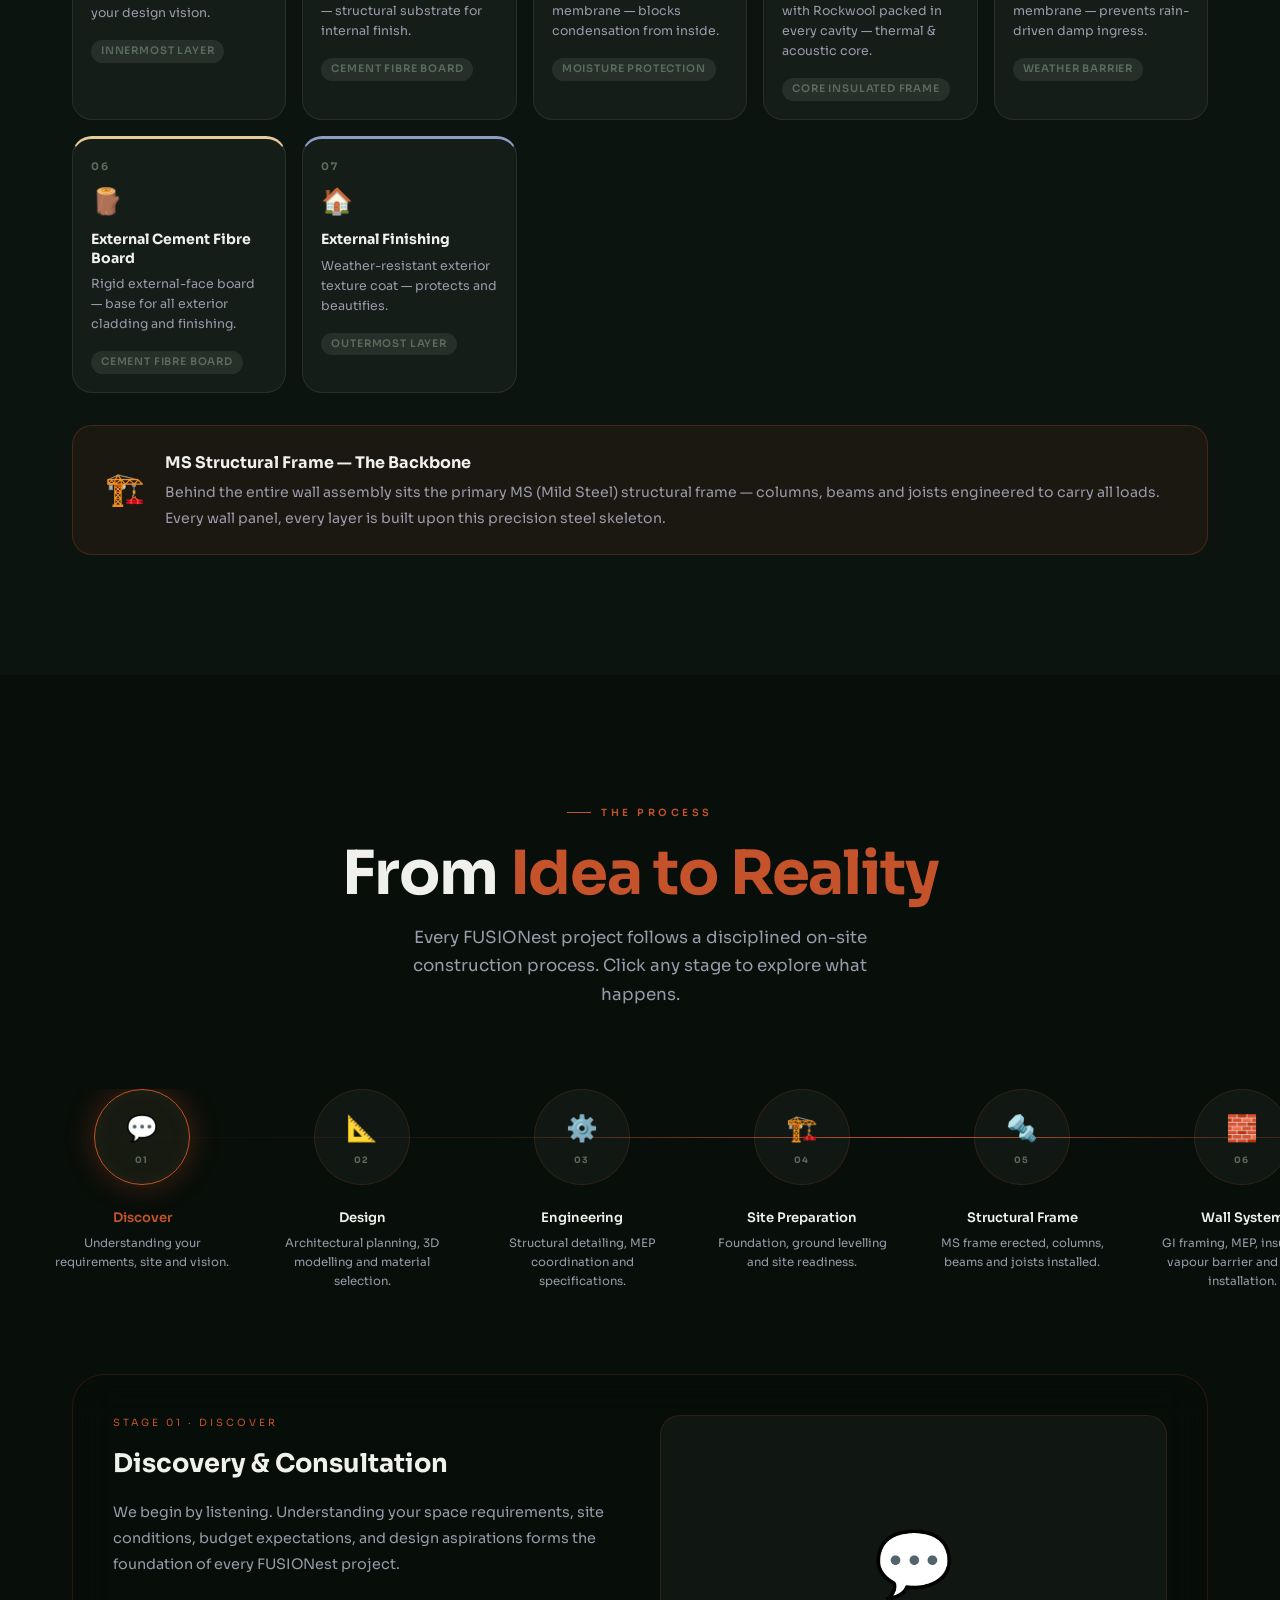
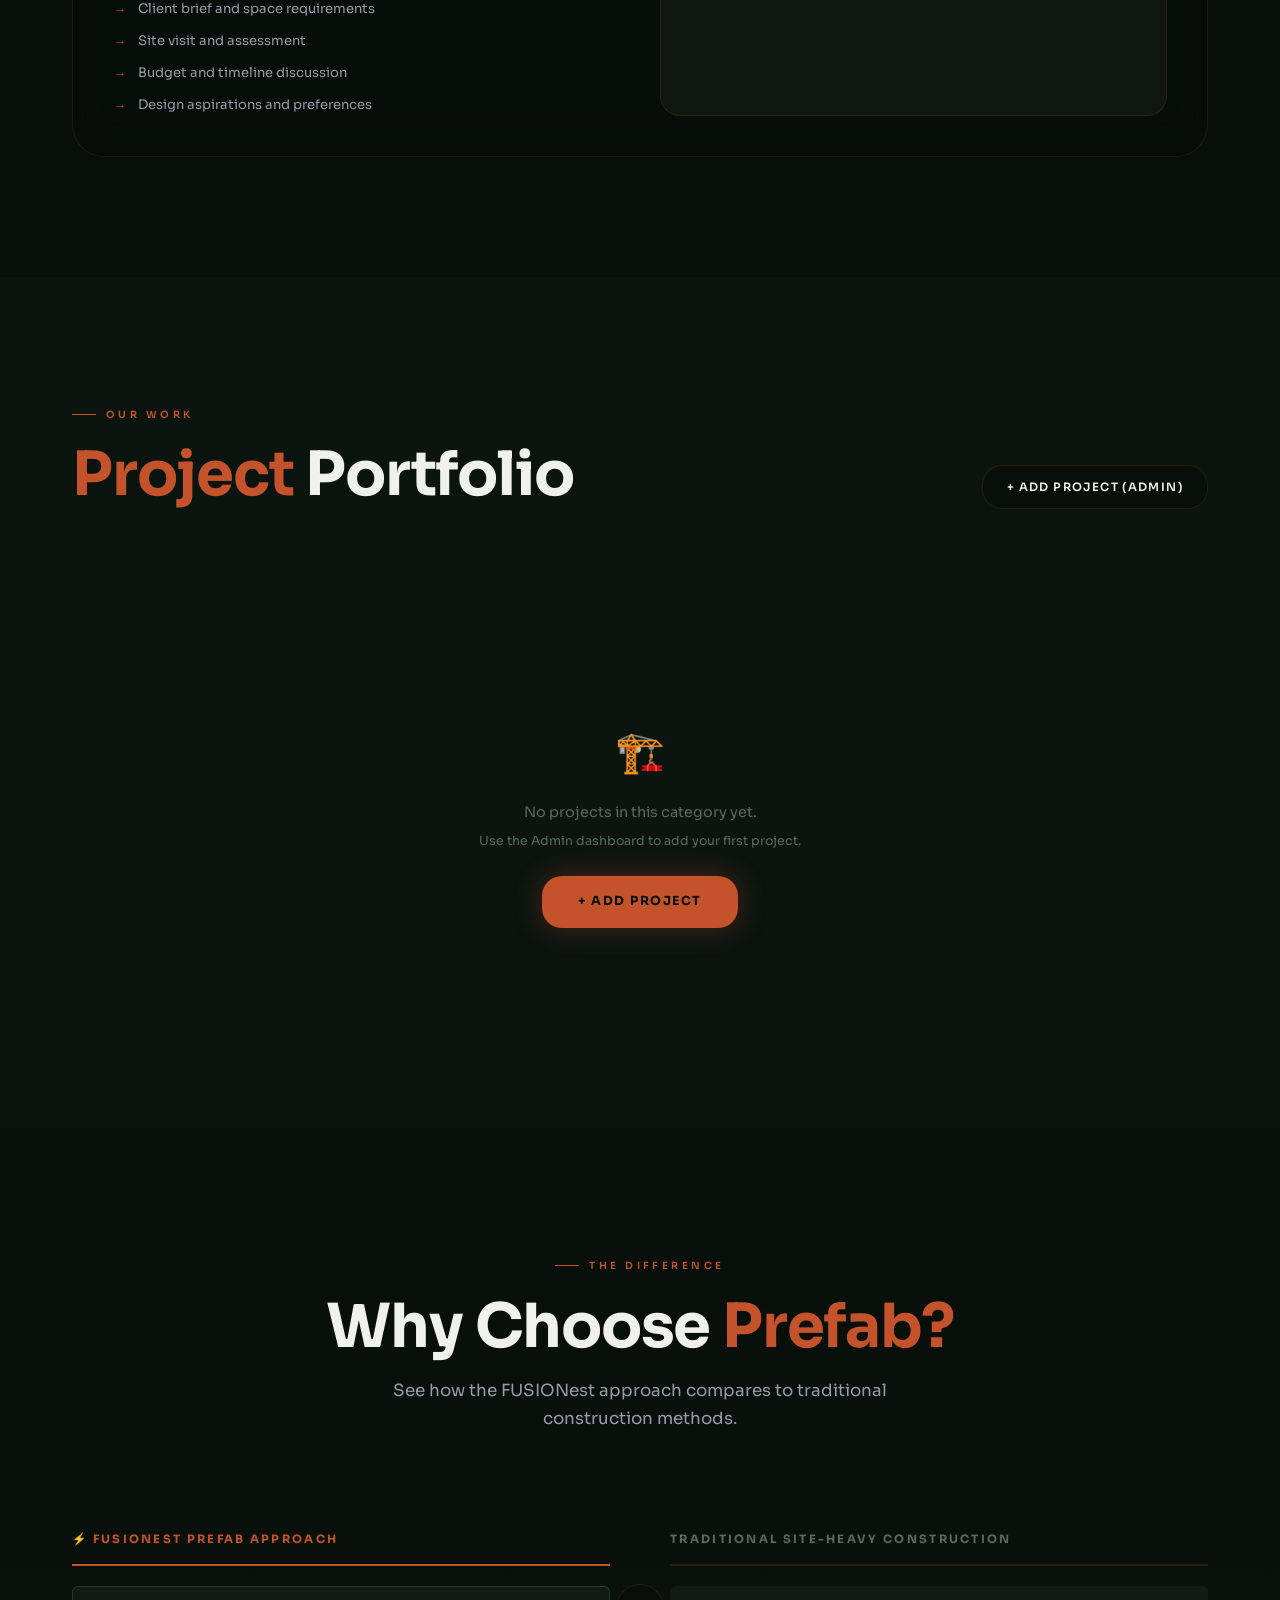
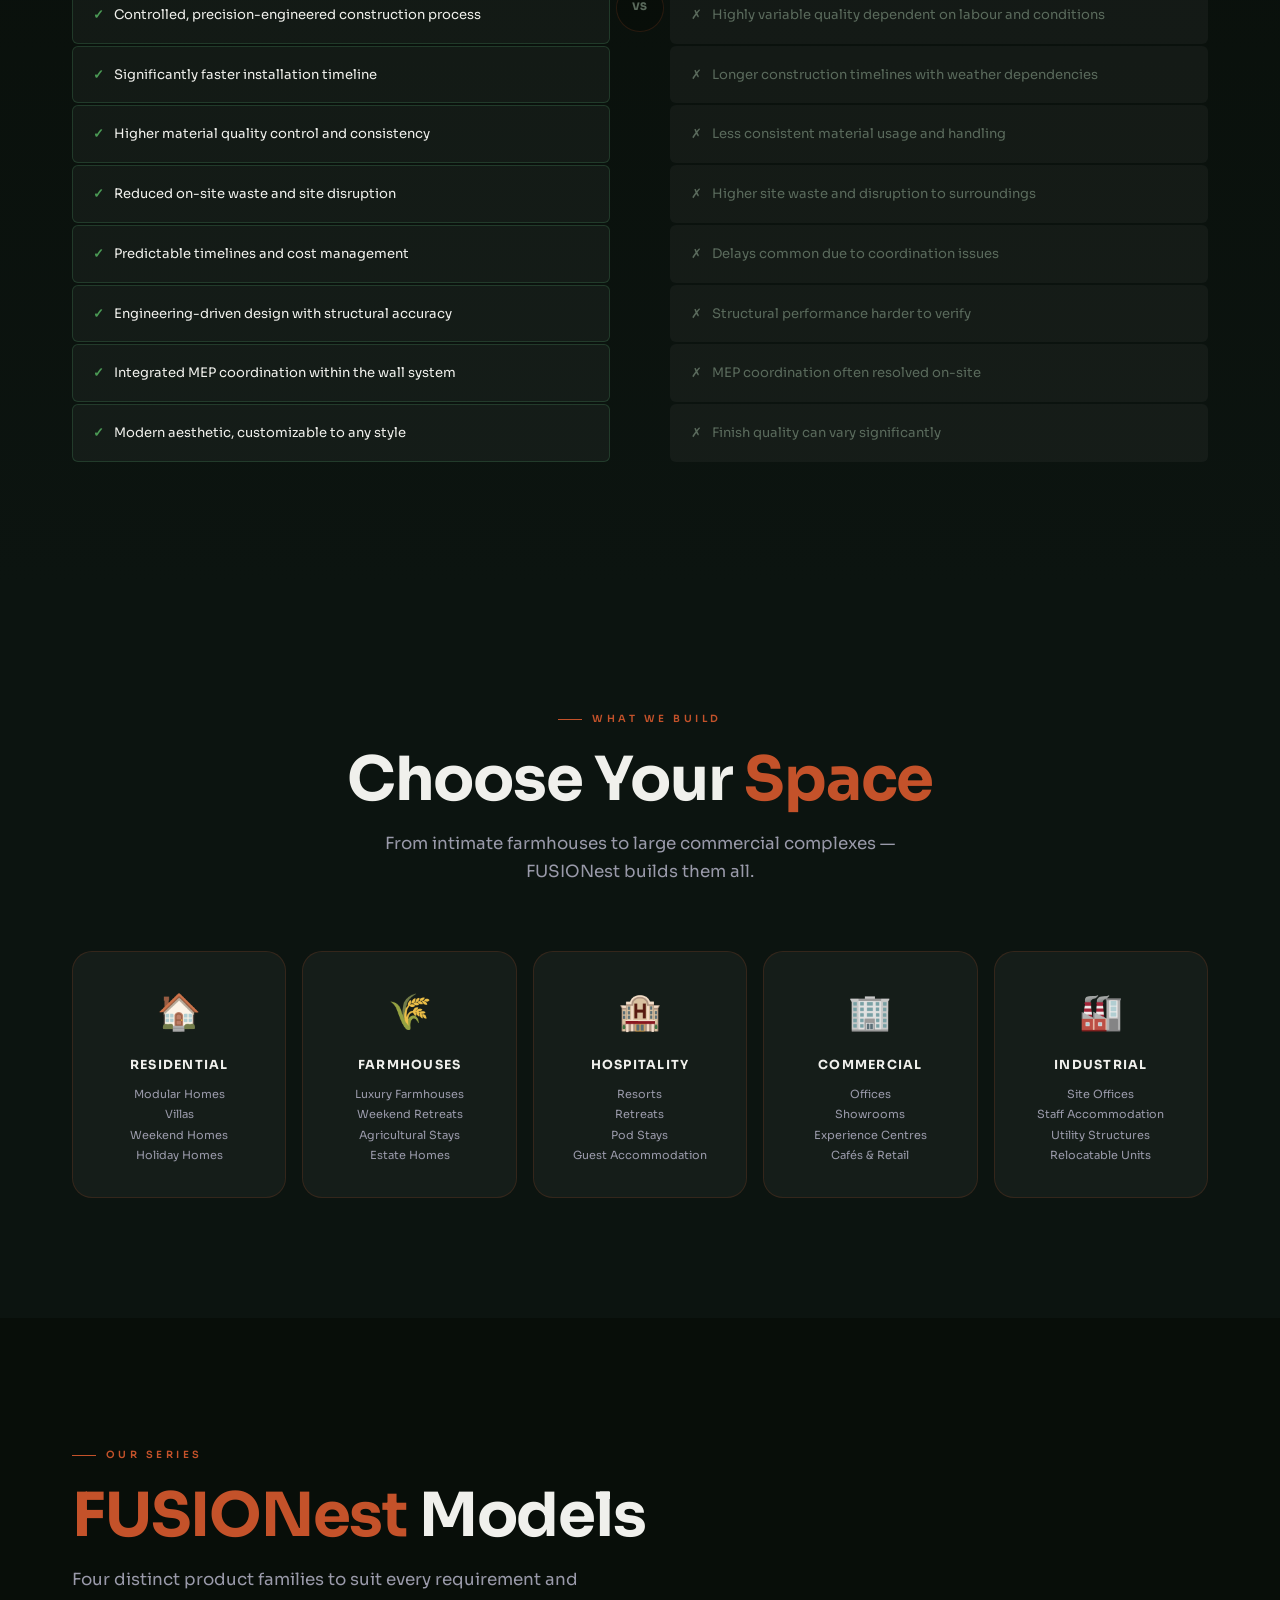
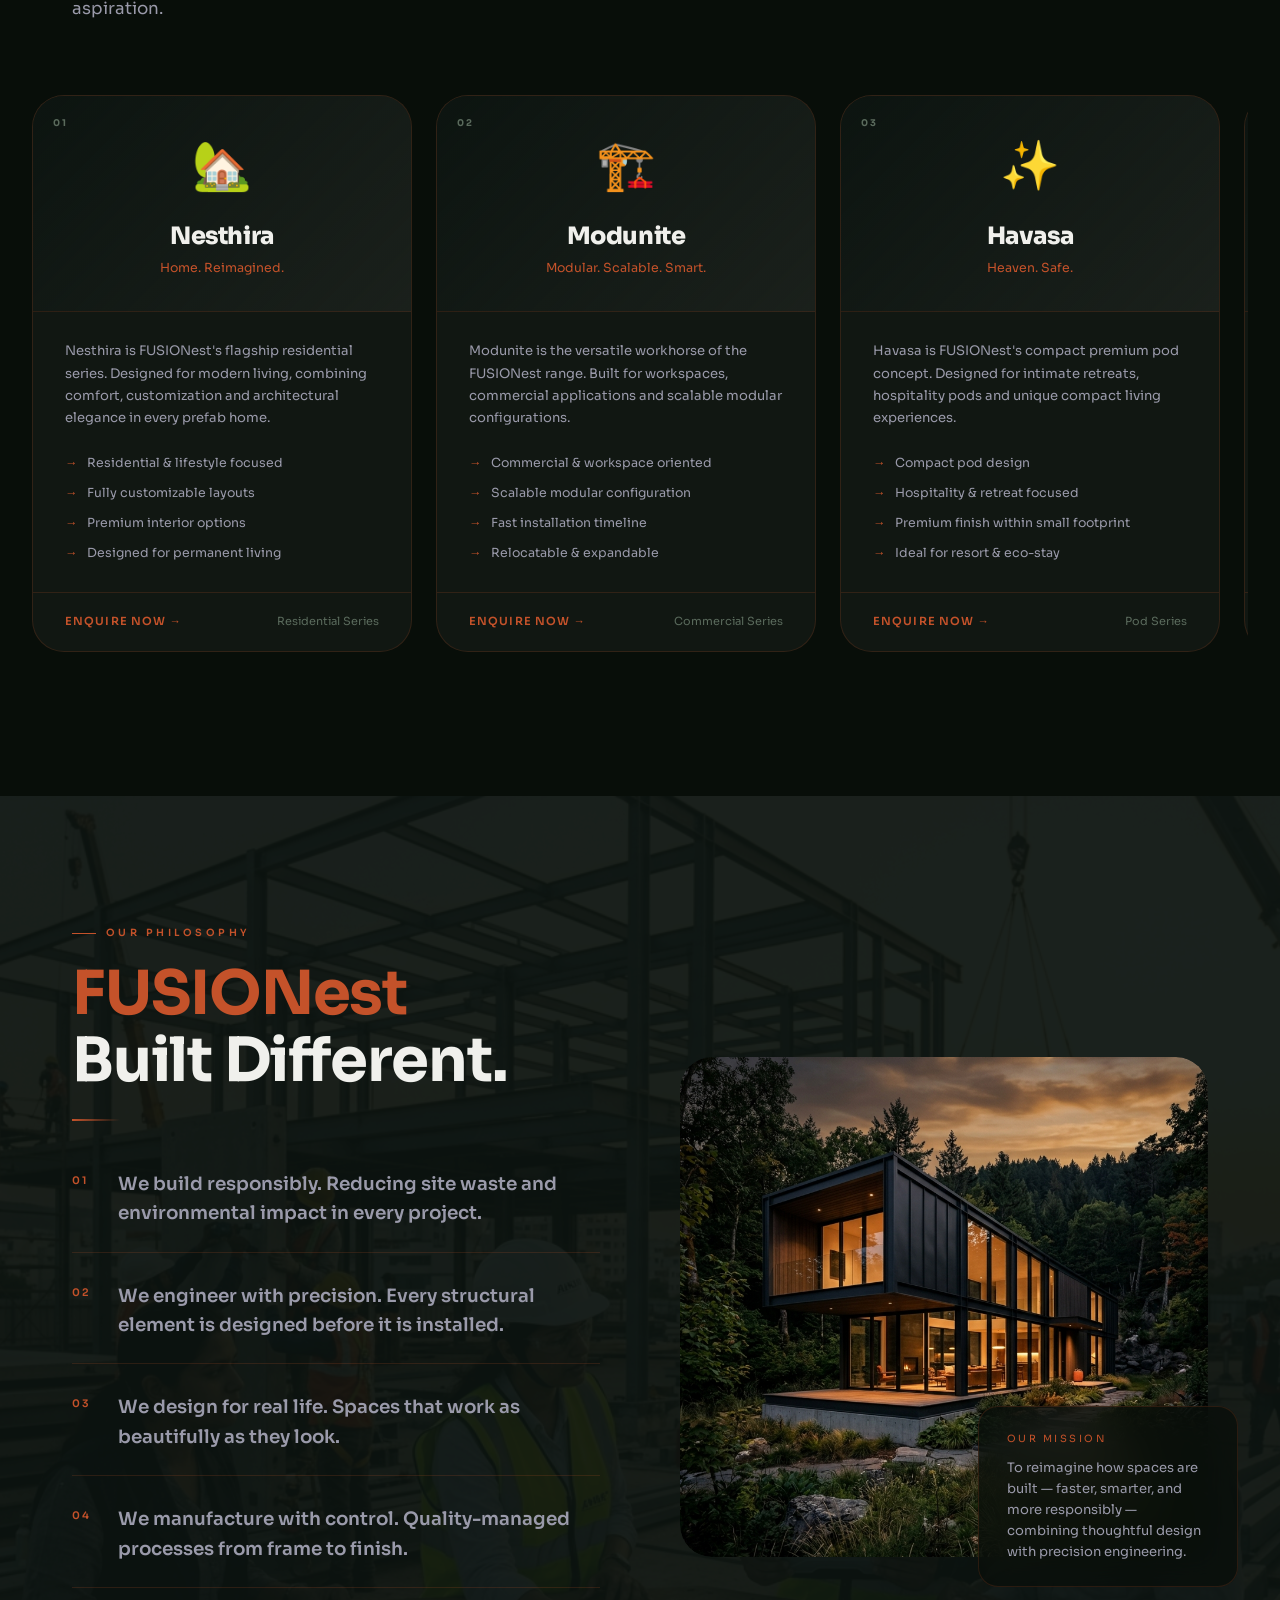
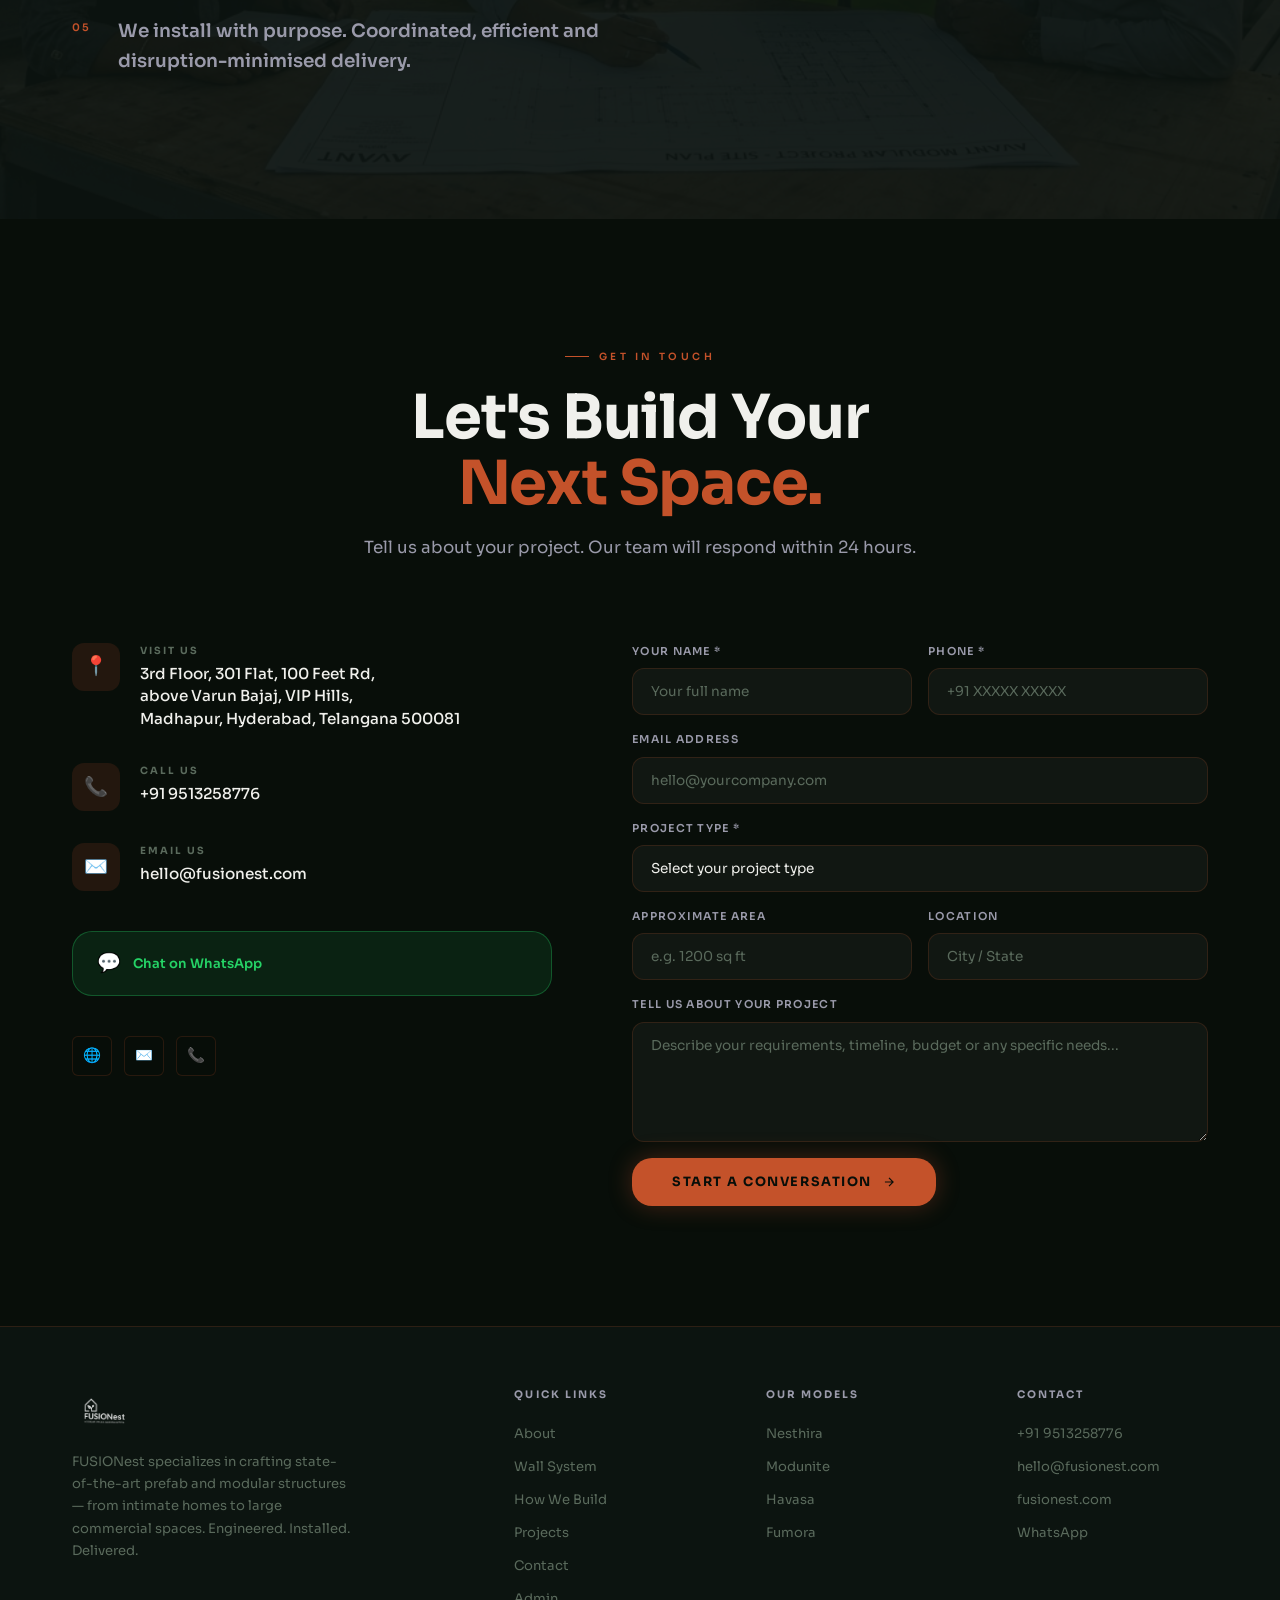
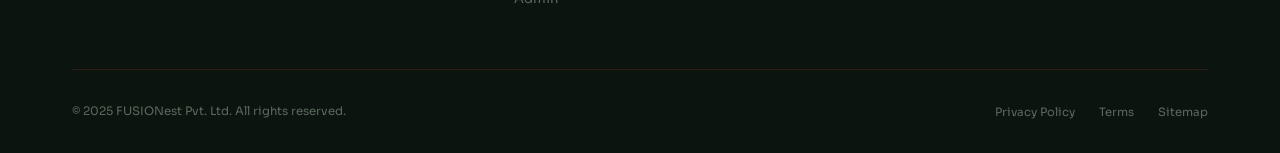
==== commit e7761cbd: "Fix: replace about section image - old PNG had 23+ badge baked into image file" ====
--- a/index.html
+++ b/index.html
@@ -119,7 +119,7 @@
   <div class="container">
     <div class="about-intro-grid">
       <div class="about-img">
-        <img src="assets/images/about_building.png" alt="FUSIONest modular building" style="width:100%;border-radius:var(--r-xl);" />
+        <img src="assets/images/about_building_clean.jpg" alt="FUSIONest modular building exterior" style="width:100%;border-radius:var(--r-xl);" />
       </div>
       <div class="reveal-right">
         <div class="section-label">Who We Are</div>
